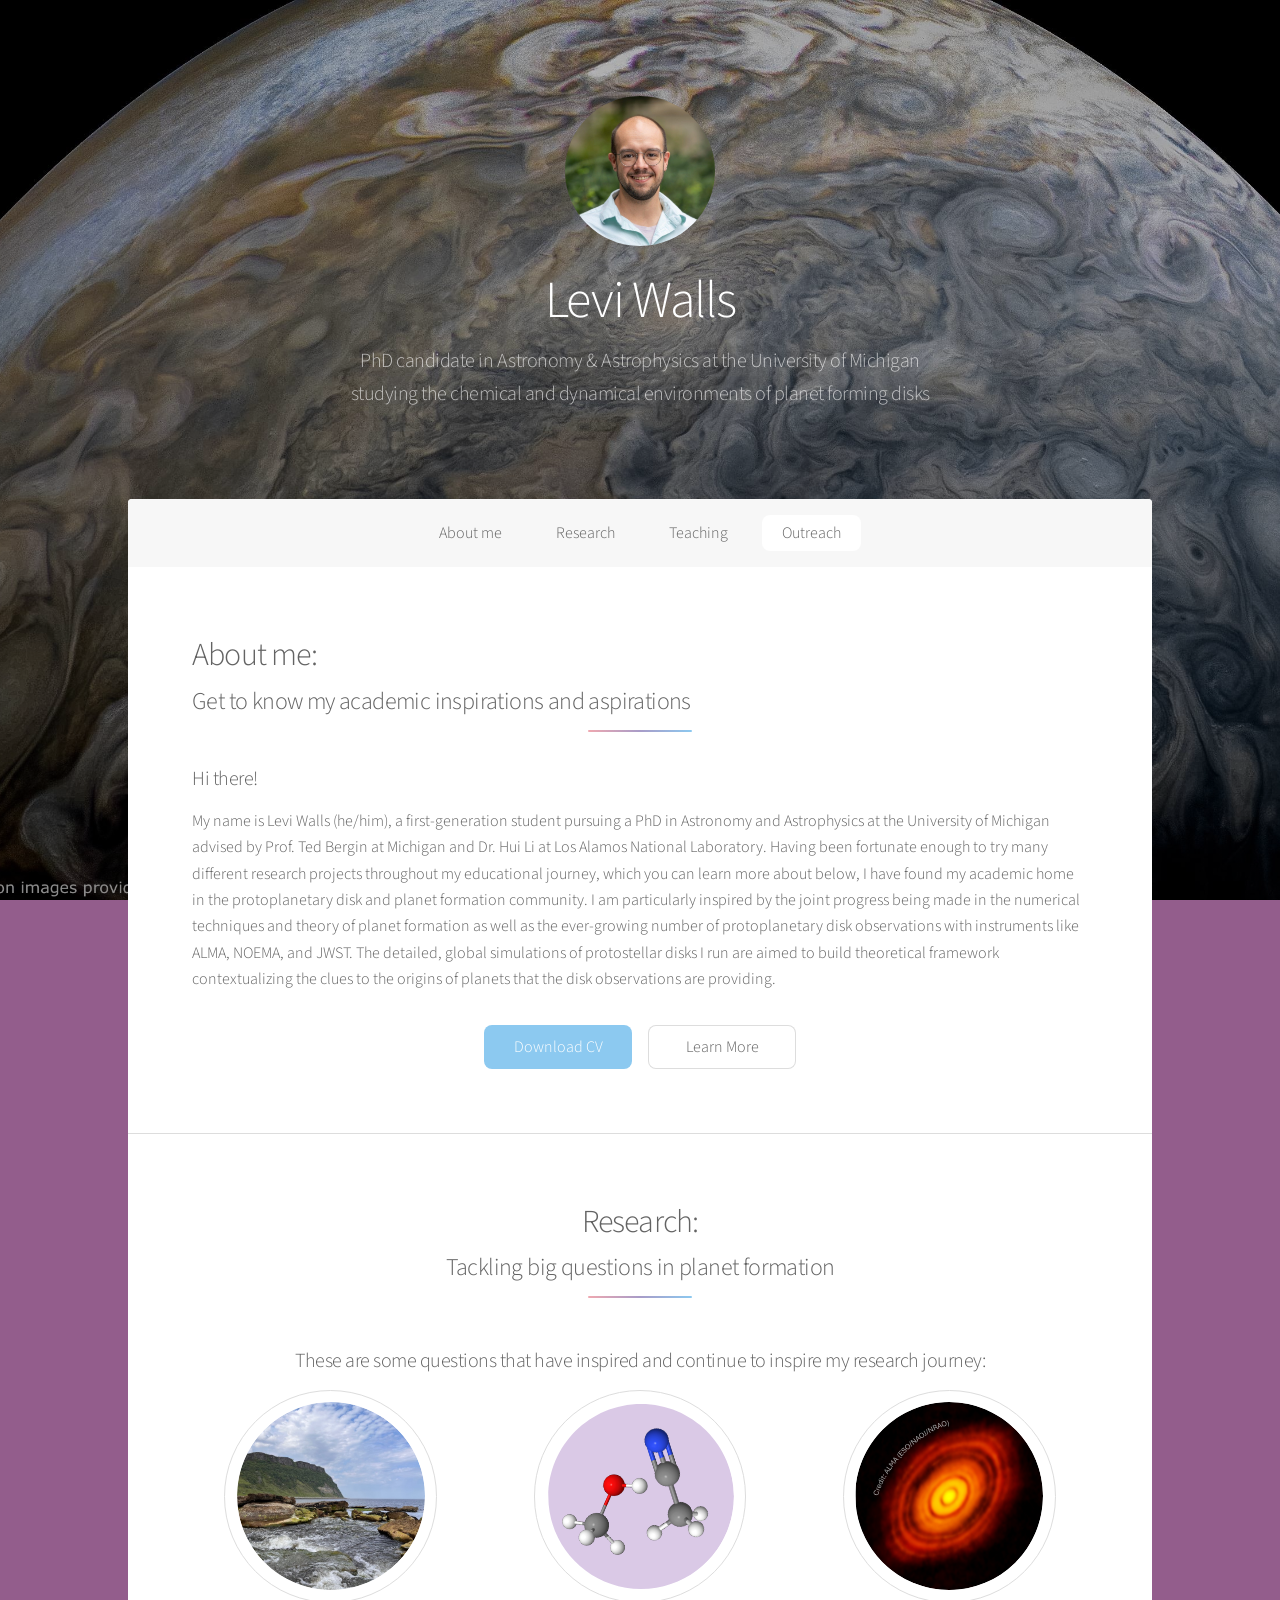
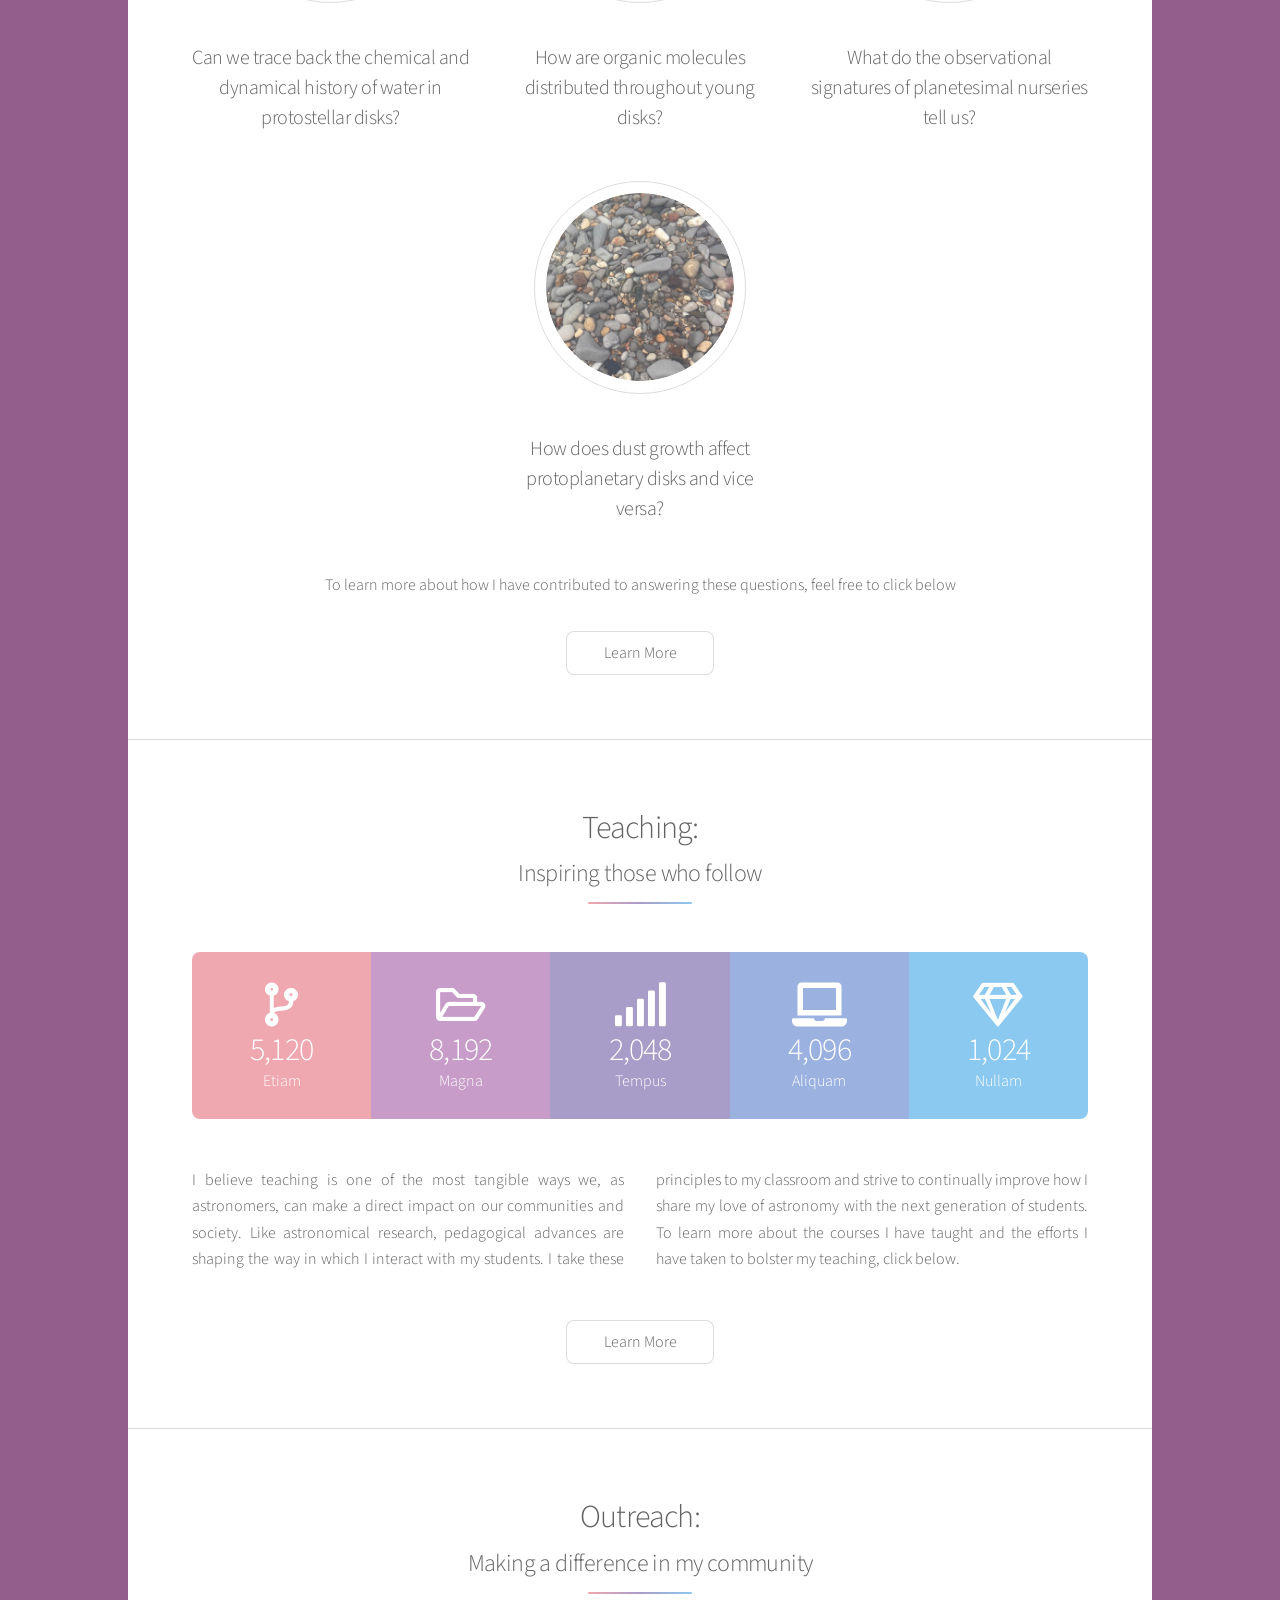
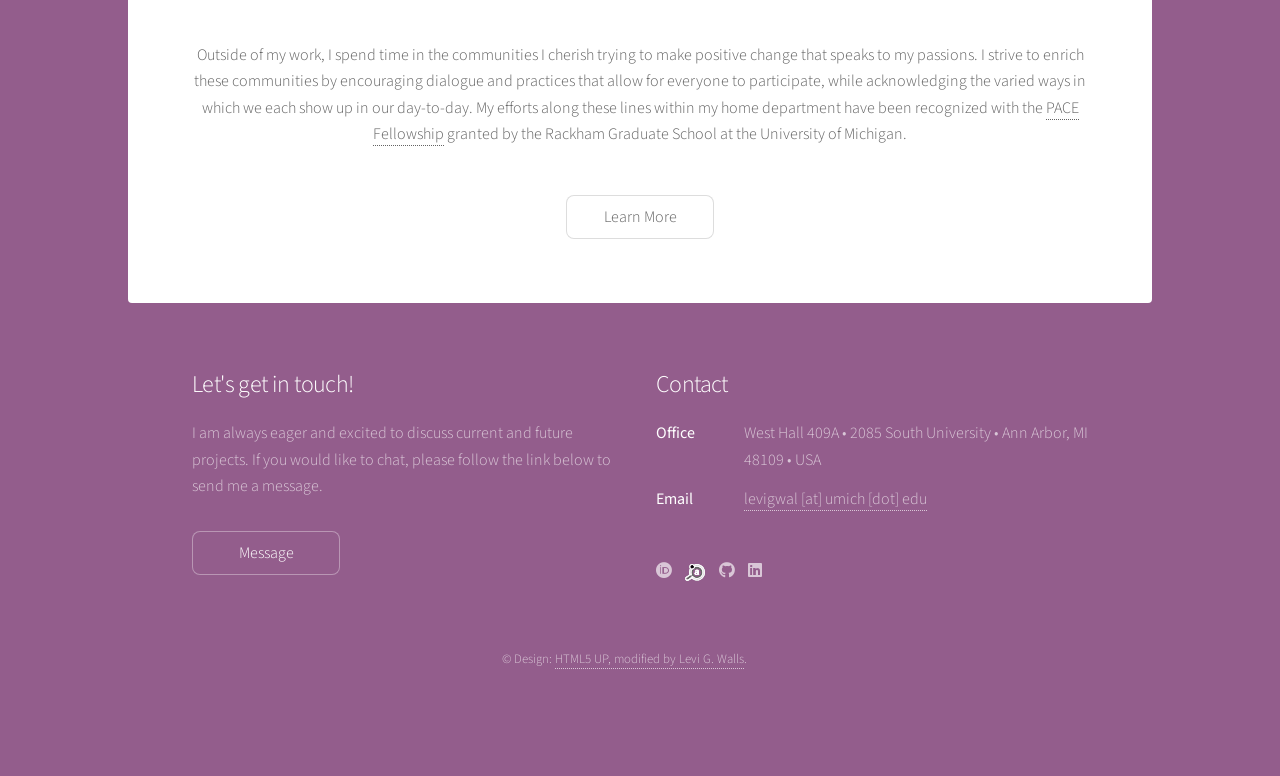
==== index.html @ a07b01be "Initial website commit" ====
<!DOCTYPE HTML>
<!--
	Stellar by HTML5 UP
	html5up.net | @ajlkn
	Free for personal and commercial use under the CCA 3.0 license (html5up.net/license)
-->
<html>
	<head>
		<title>Stellar by HTML5 UP</title>
		<meta charset="utf-8" />
		<meta name="viewport" content="width=device-width, initial-scale=1, user-scalable=no" />
		<link rel="stylesheet" href="assets/css/main.css" />
		<noscript><link rel="stylesheet" href="assets/css/noscript.css" /></noscript>
	</head>
	<body class="is-preload">

		<!-- Wrapper -->
			<div id="wrapper">

				<!-- Header -->
					<header id="header" class="alt">
						<span class="logo"><img src="images/face.svg" alt="" style="width: 150px; height: auto;" /></span>
						<h1>Levi Walls</I></h1>
						<p>PhD candidate in Astronomy & Astrophysics at the University of Michigan<br />
						studying the chemical and dynamical environments of planet forming disks</p>
					</header>

				<!-- Nav -->
					<nav id="nav">
						<ul>
							<li><a href="#AboutMe" class="active">About me</a></li>
							<li><a href="#Research">Research</a></li>
							<li><a href="#Teaching">Teaching </a></li>
							<li><a href="#Outreach">Outreach</a></li>
						</ul>
					</nav>

				<!-- Main -->
					<div id="main">

						<!-- Introduction -->
							<section id="AboutMe" class="main">
								<div class="spotlight">
									<div class="content">
										<header class="major with-subheader">
											<h2>About me:</h2>
											<p class="subheader">Get to know my academic inspirations and aspirations</p>
										</header>
										<h3>Hi there!</h3>
										<p> 
											My name is Levi Walls (he/him), a first-generation student pursuing a PhD in Astronomy and Astrophysics at the University of Michigan advised by Prof. Ted Bergin at Michigan and Dr. Hui Li at Los Alamos National Laboratory. 
											Having been fortunate enough to try many different research projects throughout my educational journey, which you can learn more about below, I have found my academic home in the protoplanetary disk and planet formation community.
										 	I am particularly inspired by the joint progress being made in the numerical techniques and theory of planet formation as well as the ever-growing number of protoplanetary disk observations with instruments like ALMA, NOEMA, and JWST. 
											The detailed, global simulations of protostellar disks I run are aimed to build theoretical framework contextualizing the clues to the origins of planets that the disk observations are providing.
										</p>
												
										
										<ul class="actions special">
											<li><a href="files/CV_liter-4.pdf" class="button primary" download>Download CV</a></li> 
											<li><a href="aboutme.html" class="button">Learn More</a></li>
										</ul>

								
									</div>
								</div>
							</section>

						<!-- First Section -->
							<section id="Research" class="main special">
								<header class="major with-subheader">
									<h2>Research:</h2>
									<p class="subheader">Tackling big questions in planet formation</p>
								</header>
								<h3>These are some questions that have inspired and continue to inspire my research journey: </h3>
								<ul class="features">
									<li>
										<!-- <span class="icon major style3 fa-copy"></span>-->
										<span class="icon major style5 custom-image-icon">
											<img src="images/scotland.svg" alt="" />
										</span>
										<h3>Can we trace back the chemical and dynamical history of water in protostellar disks?</h3>
									</li>
									<li>
										<!-- <span class="icon solid major style1 fa-code"></span> -->
										 <span class="icon major style5 custom-image-icon">
											<img src="images/coms.svg" alt="" />
										</span>
										<h3>How are organic molecules distributed throughout young disks?</h3>
									</li>
									<li>
										<span class="icon major style5 custom-image-icon">
											<img src="images/hltau.svg" alt="" />
										</span>
										<h3>What do the observational signatures of planetesimal nurseries tell us?</h3>
									</li>

									<li>
										<span class="icon major style5 custom-image-icon">
											<img src="images/mipebbles.svg" alt="" />
										</span>
										<h3>How does dust growth affect protoplanetary disks and vice versa?</h3>
									</li>
								</ul>
								<footer class="major">
									<p>To learn more about how I have contributed to answering these questions, feel free to click below</p>
									<ul class="actions special">
										<li><a href="research.html" class="button">Learn More</a></li>
									</ul>
								</footer>
							</section>

						<!-- Second Section -->
							<section id="Teaching" class="main special">
								<header class="major with-subheader">
									<h2>Teaching:</h2>
									<p class="subheader">Inspiring those who follow</p>
								</header>
								<ul class="statistics">
									<li class="style1">
										<span class="icon solid fa-code-branch"></span>
										<strong>5,120</strong> Etiam
									</li>
									<li class="style2">
										<span class="icon fa-folder-open"></span>
										<strong>8,192</strong> Magna
									</li>
									<li class="style3">
										<span class="icon solid fa-signal"></span>
										<strong>2,048</strong> Tempus
									</li>
									<li class="style4">
										<span class="icon solid fa-laptop"></span>
										<strong>4,096</strong> Aliquam
									</li>
									<li class="style5">
										<span class="icon fa-gem"></span>
										<strong>1,024</strong> Nullam
									</li>
								</ul>
								<p class="content">
									I believe teaching is one of the most tangible ways we, as astronomers, can make a direct impact on our communities and society. 
									Like astronomical research, pedagogical advances are shaping the way in which I interact with my students. 
									I take these principles to my classroom and strive to continually improve how I share my love of astronomy with the next generation of students.
									To learn more about the courses I have taught and the efforts I have taken to bolster my teaching, click below.
								</p>
								<footer class="major">
									<ul class="actions special">
										<li><a href="teaching.html" class="button">Learn More</a></li>
									</ul>
								</footer>
							</section>

						<!-- Get Started -->
							<section id="Outreach" class="main special">
								<header class="major with-subheader">
									<h2>Outreach:</h2>
									<p class="subheader">Making a difference in my community</p>
								</header>		
								
								<p>Outside of my work, I spend time in the communities I cherish trying to make positive change that speaks to my passions.
									I strive to enrich these communities by encouraging dialogue and practices that allow for everyone to participate, while acknowledging the varied ways in which we each show up in our day-to-day. 
									My efforts along these lines within my home department have been recognized with the <a href="https://rackham.umich.edu/faculty-and-staff/faculty-and-program-funding/pace-fellowship/" target="_blank" rel="noopener noreferrer">PACE Fellowship</a> granted by the Rackham Graduate School at the University of Michigan.
								</p>						

								<footer class="major">
									<ul class="actions special">
										<!-- <li><a href="generic.html" class="button primary">Get Started</a></li> -->
										<li><a href="outreach.html" class="button">Learn More</a></li>
									</ul>
								</footer>
							</section>

					</div>

				<!-- Footer -->
					<footer id="footer">
						<section>
							<h2>Let's get in touch! </h2>
							<p>I am always eager and excited to discuss current and future projects. 
								If you would like to chat, please follow the link below to send me a message. </p>
							<ul class="actions">
								<li><a href="contact.html" class="button">Message</a></li>
							</ul>
						</section>
						<section>
							<h2>Contact</h2>
							<dl class="alt">
								<dt>Office</dt>
								<dd> West Hall 409A &bull; 2085 South University &bull; Ann Arbor, MI 48109 &bull; USA</dd>
								<!-- 
								<dt>Phone</dt>
								<dd>(000) 000-0000 x 0000</dd>
								-->
								<dt>Email</dt>
								<dd><a href="#">levigwal [at] umich [dot] edu</a></dd>
							</dl>
						<ul class="icons">
							<li><a href="https://orcid.org/0000-0001-6253-1630" class="icon brands fa-orcid" title="View my ORCID"><span class="label">ORCID</span></a></li>
							<li>
							<a href="https://ui.adsabs.harvard.edu/search/filter_author_facet_hier_fq_author=AND&filter_author_facet_hier_fq_author=author_facet_hier%3A%221%2FWalls%2C%20L%2FWalls%2C%20Levi%20G%22&fq=%7B!type%3Daqp%20v%3D%24fq_database%7D&fq=%7B!type%3Daqp%20v%3D%24fq_author%7D&fq_author=(author_facet_hier%3A%221%2FWalls%2C%20L%2FWalls%2C%20Levi%20G%22)&fq_database=(database%3Aastronomy%20OR%20database%3Aphysics)&q=author%3A%22Walls%2C%20L.G.%22&sort=date%20desc%2C%20bibcode%20desc&p_=0" title="Search my papers on NASA ADS" class="ads-link">
								<img src="images/ads_icon.svg" alt="ADS" class="ads-icon" />
							</a>
							</li>							
							<li><a href="https://github.com/walls032" class="icon brands fa-github" title="View my GitHub"><span class="label">GitHub</span></a></li>
							<li><a href="https://www.linkedin.com/in/levi-walls/" class="icon brands fa-linkedin" title="View my LinkedIn"><span class="label">LinkedIn</span></a></li>
						</ul>
						</section>
						<p class="copyright">&copy; Design: <a href="https://html5up.net">HTML5 UP, modified by Levi G. Walls</a>.</p>
					</footer>

			</div>

		<!-- Scripts -->
			<script src="assets/js/jquery.min.js"></script>
			<script src="assets/js/jquery.scrollex.min.js"></script>
			<script src="assets/js/jquery.scrolly.min.js"></script>
			<script src="assets/js/browser.min.js"></script>
			<script src="assets/js/breakpoints.min.js"></script>
			<script src="assets/js/util.js"></script>
			<script src="assets/js/main.js"></script>

	</body>
</html>
---- assets/css/main.css ----
@import url(fontawesome-all.min.css);
@import 'https://fonts.googleapis.com/css?family=Source+Sans+Pro:300,400';

/*
	Stellar by HTML5 UP
	html5up.net | @ajlkn
	Free for personal and commercial use under the CCA 3.0 license (html5up.net/license)
*/

html, body, div, span, applet, object,
iframe, h1, h2, h3, h4, h5, h6, p, blockquote,
pre, a, abbr, acronym, address, big, cite,
code, del, dfn, em, img, ins, kbd, q, s, samp,
small, strike, strong, sub, sup, tt, var, b,
u, i, center, dl, dt, dd, ol, ul, li, fieldset,
form, label, legend, table, caption, tbody,
tfoot, thead, tr, th, td, article, aside,
canvas, details, embed, figure, figcaption,
footer, header, hgroup, menu, nav, output, ruby,
section, summary, time, mark, audio, video {
	margin: 0;
	padding: 0;
	border: 0;
	font-size: 100%;
	font: inherit;
	vertical-align: baseline;}

article, aside, details, figcaption, figure,
footer, header, hgroup, menu, nav, section {
	display: block;}

body {
	line-height: 1;
}

ol, ul {
	list-style: none;
}

blockquote, q {
	quotes: none;
}

	blockquote:before, blockquote:after, q:before, q:after {
		content: '';
		content: none;
	}

table {
	border-collapse: collapse;
	border-spacing: 0;
}

body {
	-webkit-text-size-adjust: none;
}

mark {
	background-color: transparent;
	color: inherit;
}

input::-moz-focus-inner {
	border: 0;
	padding: 0;
}

input, select, textarea {
	-moz-appearance: none;
	-webkit-appearance: none;
	-ms-appearance: none;
	appearance: none;
}

/* Basic */

	@-ms-viewport {
		width: device-width;
	}

	body {
		-ms-overflow-style: scrollbar;
	}

	@media screen and (max-width: 480px) {

		html, body {
			min-width: 320px;
		}

	}

	html {
		box-sizing: border-box;
	}

	*, *:before, *:after {
		box-sizing: inherit;
	}

	body {
		background-image: 
			linear-gradient(
			to bottom,
			rgba(0, 0, 0, 0.15) 0%,
			rgba(0, 0, 0, 0.30) 20%,
			rgba(0, 0, 0, 0.45) 100%
			),
			url("images/PIA22931.jpeg");
		background-size: cover;
		background-position: center;
		background-repeat: no-repeat;
		background-attachment: fixed;
	}
	/*
	body {
		background-image: url("images/overlay.png"), -moz-linear-gradient(45deg, #e37682 15%, #5f4d93 85%);
		!background-image: url("images/PIA22931.jpeg"), -webkit-linear-gradient(45deg, #e37682 15%, #5f4d93 85%);
		!background-image: url("images/PIA22931.jpeg"), -ms-linear-gradient(45deg, #e37682 15%, #5f4d93 85%);
		!background-image: url("images/PIA22931.jpeg"), linear-gradient(45deg, #e37682 15%, #5f4d93 85%);
	}
	*/

		body.is-preload *, body.is-preload *:before, body.is-preload *:after {
			-moz-animation: none !important;
			-webkit-animation: none !important;
			-ms-animation: none !important;
			animation: none !important
			-moz-transition: none !important;
			-webkit-transition: none !important;
			-ms-transition: none !important;
			transition: none !important;
		}

/* Type */

	body {
		background-color: #935d8c;
		color: rgba(255, 255, 255, 0.65);
	}

	body, input, select, textarea {
		font-family: "Source Sans Pro", Helvetica, sans-serif;
		font-size: 17pt;
		font-weight: 300;
		line-height: 1.65;
	}

		@media screen and (max-width: 1680px) {

			body, input, select, textarea {
				font-size: 14pt;
			}

		}

		@media screen and (max-width: 1280px) {

			body, input, select, textarea {
				font-size: 12pt;
			}

		}

		@media screen and (max-width: 360px) {

			body, input, select, textarea {
				font-size: 11pt;
			}

		}

	a {
		-moz-transition: color 0.2s ease, border-bottom 0.2s ease;
		-webkit-transition: color 0.2s ease, border-bottom 0.2s ease;
		-ms-transition: color 0.2s ease, border-bottom 0.2s ease;
		transition: color 0.2s ease, border-bottom 0.2s ease;
		text-decoration: none;
		border-bottom: dotted 1px;
		color: inherit;
	}

		a:hover {
			border-bottom-color: transparent;
		}

	strong, b {
		font-weight: 400;
	}

	em, i {
		font-style: italic;
	}

	p {
		margin: 0 0 2em 0;
	}

		p.content {
			-moz-columns: 20em 2;
			-webkit-columns: 20em 2;
			-ms-columns: 20em 2;
			columns: 20em 2;
			-moz-column-gap: 2em;
			-webkit-column-gap: 2em;
			-ms-column-gap: 2em;
			column-gap: 2em;
			text-align: justify;
		}

	h1, h2, h3, h4, h5, h6 {
		font-weight: 300;
		line-height: 1.5;
		margin: 0 0 0.7em 0;
		letter-spacing: -0.025em;
	}

		h1 a, h2 a, h3 a, h4 a, h5 a, h6 a {
			color: inherit;
			text-decoration: none;
		}

	h1 {
		font-size: 2.5em;
		line-height: 1.2;
	}

	h2 {
		font-size: 1.5em;
	}

	h3 {
		font-size: 1.25em;
	}

	h4 {
		font-size: 1.1em;
	}

	h5 {
		font-size: 0.9em;
	}

	h6 {
		font-size: 0.7em;
	}

	@media screen and (max-width: 736px) {

		h1 {
			font-size: 2em;
		}

	}

	sub {
		font-size: 0.8em;
		position: relative;
		top: 0.5em;
	}

	sup {
		font-size: 0.8em;
		position: relative;
		top: -0.5em;
	}

	blockquote {
		border-left: solid 4px;
		font-style: italic;
		margin: 0 0 2em 0;
		padding: 0.5em 0 0.5em 2em;
	}

	code {
		border-radius: 8px;
		border: solid 1px;
		font-family: "Courier New", monospace;
		font-size: 0.9em;
		margin: 0 0.25em;
		padding: 0.25em 0.65em;
	}

	pre {
		-webkit-overflow-scrolling: touch;
		font-family: "Courier New", monospace;
		font-size: 0.9em;
		margin: 0 0 2em 0;
	}

		pre code {
			display: block;
			line-height: 1.75;
			padding: 1em 1.5em;
			overflow-x: auto;
		}

	hr {
		border: 0;
		border-bottom: solid 1px;
		margin: 2em 0;
	}

		hr.major {
			margin: 3em 0;
		}

	.align-left {
		text-align: left;
	}

	.align-center {
		text-align: center;
	}

	.align-right {
		text-align: right;
	}

	input, select, textarea {
		color: #ffffff;
	}

	a:hover {
		color: #ffffff;
	}

	strong, b {
		color: #ffffff;
	}

	h1, h2, h3, h4, h5, h6 {
		color: #ffffff;
	}

	blockquote {
		border-left-color: rgba(255, 255, 255, 0.35);
	}

	code {
		background: rgba(255, 255, 255, 0.075);
		border-color: rgba(255, 255, 255, 0.35);
	}

	hr {
		border-bottom-color: rgba(255, 255, 255, 0.35);
	}

/* Row */

	.row {
		display: flex;
		flex-wrap: wrap;
		box-sizing: border-box;
		align-items: stretch;
	}

		.row > * {
			box-sizing: border-box;
		}

		.row.gtr-uniform > * > :last-child {
			margin-bottom: 0;
		}

		.row.aln-left {
			justify-content: flex-start;
		}

		.row.aln-center {
			justify-content: center;
		}

		.row.aln-right {
			justify-content: flex-end;
		}

		.row.aln-top {
			align-items: flex-start;
		}

		.row.aln-middle {
			align-items: center;
		}

		.row.aln-bottom {
			align-items: flex-end;
		}

		.row > .imp {
			order: -1;
		}

		.row > .col-1 {
			width: 8.33333%;
		}

		.row > .off-1 {
			margin-left: 8.33333%;
		}

		.row > .col-2 {
			width: 16.66667%;
		}

		.row > .off-2 {
			margin-left: 16.66667%;
		}

		.row > .col-3 {
			width: 25%;
		}

		.row > .off-3 {
			margin-left: 25%;
		}

		.row > .col-4 {
			width: 33.33333%;
		}

		.row > .off-4 {
			margin-left: 33.33333%;
		}

		.row > .col-5 {
			width: 41.66667%;
		}

		.row > .off-5 {
			margin-left: 41.66667%;
		}

		.row > .col-6 {
			width: 50%;
		}

		.row > .off-6 {
			margin-left: 50%;
		}

		.row > .col-7 {
			width: 58.33333%;
		}

		.row > .off-7 {
			margin-left: 58.33333%;
		}

		.row > .col-8 {
			width: 66.66667%;
		}

		.row > .off-8 {
			margin-left: 66.66667%;
		}

		.row > .col-9 {
			width: 75%;
		}

		.row > .off-9 {
			margin-left: 75%;
		}

		.row > .col-10 {
			width: 83.33333%;
		}

		.row > .off-10 {
			margin-left: 83.33333%;
		}

		.row > .col-11 {
			width: 91.66667%;
		}

		.row > .off-11 {
			margin-left: 91.66667%;
		}

		.row > .col-12 {
			width: 100%;
		}

		.row > .off-12 {
			margin-left: 100%;
		}

		.row.gtr-0 {
			margin-top: 0;
			margin-left: 0em;
		}

			.row.gtr-0 > * {
				padding: 0 0 0 0em;
			}

			.row.gtr-0.gtr-uniform {
				margin-top: 0em;
			}

				.row.gtr-0.gtr-uniform > * {
					padding-top: 0em;
				}

		.row.gtr-25 {
			margin-top: 0;
			margin-left: -0.375em;
		}

			.row.gtr-25 > * {
				padding: 0 0 0 0.375em;
			}

			.row.gtr-25.gtr-uniform {
				margin-top: -0.375em;
			}

				.row.gtr-25.gtr-uniform > * {
					padding-top: 0.375em;
				}

		.row.gtr-50 {
			margin-top: 0;
			margin-left: -0.75em;
		}

			.row.gtr-50 > * {
				padding: 0 0 0 0.75em;
			}

			.row.gtr-50.gtr-uniform {
				margin-top: -0.75em;
			}

				.row.gtr-50.gtr-uniform > * {
					padding-top: 0.75em;
				}

		.row {
			margin-top: 0;
			margin-left: -1.5em;
		}

			.row > * {
				padding: 0 0 0 1.5em;
			}

			.row.gtr-uniform {
				margin-top: -1.5em;
			}

				.row.gtr-uniform > * {
					padding-top: 1.5em;
				}

		.row.gtr-150 {
			margin-top: 0;
			margin-left: -2.25em;
		}

			.row.gtr-150 > * {
				padding: 0 0 0 2.25em;
			}

			.row.gtr-150.gtr-uniform {
				margin-top: -2.25em;
			}

				.row.gtr-150.gtr-uniform > * {
					padding-top: 2.25em;
				}

		.row.gtr-200 {
			margin-top: 0;
			margin-left: -3em;
		}

			.row.gtr-200 > * {
				padding: 0 0 0 3em;
			}

			.row.gtr-200.gtr-uniform {
				margin-top: -3em;
			}

				.row.gtr-200.gtr-uniform > * {
					padding-top: 3em;
				}

		@media screen and (max-width: 1680px) {

			.row {
				display: flex;
				flex-wrap: wrap;
				box-sizing: border-box;
				align-items: stretch;
			}

				.row > * {
					box-sizing: border-box;
				}

				.row.gtr-uniform > * > :last-child {
					margin-bottom: 0;
				}

				.row.aln-left {
					justify-content: flex-start;
				}

				.row.aln-center {
					justify-content: center;
				}

				.row.aln-right {
					justify-content: flex-end;
				}

				.row.aln-top {
					align-items: flex-start;
				}

				.row.aln-middle {
					align-items: center;
				}

				.row.aln-bottom {
					align-items: flex-end;
				}

				.row > .imp-xlarge {
					order: -1;
				}

				.row > .col-1-xlarge {
					width: 8.33333%;
				}

				.row > .off-1-xlarge {
					margin-left: 8.33333%;
				}

				.row > .col-2-xlarge {
					width: 16.66667%;
				}

				.row > .off-2-xlarge {
					margin-left: 16.66667%;
				}

				.row > .col-3-xlarge {
					width: 25%;
				}

				.row > .off-3-xlarge {
					margin-left: 25%;
				}

				.row > .col-4-xlarge {
					width: 33.33333%;
				}

				.row > .off-4-xlarge {
					margin-left: 33.33333%;
				}

				.row > .col-5-xlarge {
					width: 41.66667%;
				}

				.row > .off-5-xlarge {
					margin-left: 41.66667%;
				}

				.row > .col-6-xlarge {
					width: 50%;
				}

				.row > .off-6-xlarge {
					margin-left: 50%;
				}

				.row > .col-7-xlarge {
					width: 58.33333%;
				}

				.row > .off-7-xlarge {
					margin-left: 58.33333%;
				}

				.row > .col-8-xlarge {
					width: 66.66667%;
				}

				.row > .off-8-xlarge {
					margin-left: 66.66667%;
				}

				.row > .col-9-xlarge {
					width: 75%;
				}

				.row > .off-9-xlarge {
					margin-left: 75%;
				}

				.row > .col-10-xlarge {
					width: 83.33333%;
				}

				.row > .off-10-xlarge {
					margin-left: 83.33333%;
				}

				.row > .col-11-xlarge {
					width: 91.66667%;
				}

				.row > .off-11-xlarge {
					margin-left: 91.66667%;
				}

				.row > .col-12-xlarge {
					width: 100%;
				}

				.row > .off-12-xlarge {
					margin-left: 100%;
				}

				.row.gtr-0 {
					margin-top: 0;
					margin-left: 0em;
				}

					.row.gtr-0 > * {
						padding: 0 0 0 0em;
					}

					.row.gtr-0.gtr-uniform {
						margin-top: 0em;
					}

						.row.gtr-0.gtr-uniform > * {
							padding-top: 0em;
						}

				.row.gtr-25 {
					margin-top: 0;
					margin-left: -0.375em;
				}

					.row.gtr-25 > * {
						padding: 0 0 0 0.375em;
					}

					.row.gtr-25.gtr-uniform {
						margin-top: -0.375em;
					}

						.row.gtr-25.gtr-uniform > * {
							padding-top: 0.375em;
						}

				.row.gtr-50 {
					margin-top: 0;
					margin-left: -0.75em;
				}

					.row.gtr-50 > * {
						padding: 0 0 0 0.75em;
					}

					.row.gtr-50.gtr-uniform {
						margin-top: -0.75em;
					}

						.row.gtr-50.gtr-uniform > * {
							padding-top: 0.75em;
						}

				.row {
					margin-top: 0;
					margin-left: -1.5em;
				}

					.row > * {
						padding: 0 0 0 1.5em;
					}

					.row.gtr-uniform {
						margin-top: -1.5em;
					}

						.row.gtr-uniform > * {
							padding-top: 1.5em;
						}

				.row.gtr-150 {
					margin-top: 0;
					margin-left: -2.25em;
				}

					.row.gtr-150 > * {
						padding: 0 0 0 2.25em;
					}

					.row.gtr-150.gtr-uniform {
						margin-top: -2.25em;
					}

						.row.gtr-150.gtr-uniform > * {
							padding-top: 2.25em;
						}

				.row.gtr-200 {
					margin-top: 0;
					margin-left: -3em;
				}

					.row.gtr-200 > * {
						padding: 0 0 0 3em;
					}

					.row.gtr-200.gtr-uniform {
						margin-top: -3em;
					}

						.row.gtr-200.gtr-uniform > * {
							padding-top: 3em;
						}

		}

		@media screen and (max-width: 1280px) {

			.row {
				display: flex;
				flex-wrap: wrap;
				box-sizing: border-box;
				align-items: stretch;
			}

				.row > * {
					box-sizing: border-box;
				}

				.row.gtr-uniform > * > :last-child {
					margin-bottom: 0;
				}

				.row.aln-left {
					justify-content: flex-start;
				}

				.row.aln-center {
					justify-content: center;
				}

				.row.aln-right {
					justify-content: flex-end;
				}

				.row.aln-top {
					align-items: flex-start;
				}

				.row.aln-middle {
					align-items: center;
				}

				.row.aln-bottom {
					align-items: flex-end;
				}

				.row > .imp-large {
					order: -1;
				}

				.row > .col-1-large {
					width: 8.33333%;
				}

				.row > .off-1-large {
					margin-left: 8.33333%;
				}

				.row > .col-2-large {
					width: 16.66667%;
				}

				.row > .off-2-large {
					margin-left: 16.66667%;
				}

				.row > .col-3-large {
					width: 25%;
				}

				.row > .off-3-large {
					margin-left: 25%;
				}

				.row > .col-4-large {
					width: 33.33333%;
				}

				.row > .off-4-large {
					margin-left: 33.33333%;
				}

				.row > .col-5-large {
					width: 41.66667%;
				}

				.row > .off-5-large {
					margin-left: 41.66667%;
				}

				.row > .col-6-large {
					width: 50%;
				}

				.row > .off-6-large {
					margin-left: 50%;
				}

				.row > .col-7-large {
					width: 58.33333%;
				}

				.row > .off-7-large {
					margin-left: 58.33333%;
				}

				.row > .col-8-large {
					width: 66.66667%;
				}

				.row > .off-8-large {
					margin-left: 66.66667%;
				}

				.row > .col-9-large {
					width: 75%;
				}

				.row > .off-9-large {
					margin-left: 75%;
				}

				.row > .col-10-large {
					width: 83.33333%;
				}

				.row > .off-10-large {
					margin-left: 83.33333%;
				}

				.row > .col-11-large {
					width: 91.66667%;
				}

				.row > .off-11-large {
					margin-left: 91.66667%;
				}

				.row > .col-12-large {
					width: 100%;
				}

				.row > .off-12-large {
					margin-left: 100%;
				}

				.row.gtr-0 {
					margin-top: 0;
					margin-left: 0em;
				}

					.row.gtr-0 > * {
						padding: 0 0 0 0em;
					}

					.row.gtr-0.gtr-uniform {
						margin-top: 0em;
					}

						.row.gtr-0.gtr-uniform > * {
							padding-top: 0em;
						}

				.row.gtr-25 {
					margin-top: 0;
					margin-left: -0.375em;
				}

					.row.gtr-25 > * {
						padding: 0 0 0 0.375em;
					}

					.row.gtr-25.gtr-uniform {
						margin-top: -0.375em;
					}

						.row.gtr-25.gtr-uniform > * {
							padding-top: 0.375em;
						}

				.row.gtr-50 {
					margin-top: 0;
					margin-left: -0.75em;
				}

					.row.gtr-50 > * {
						padding: 0 0 0 0.75em;
					}

					.row.gtr-50.gtr-uniform {
						margin-top: -0.75em;
					}

						.row.gtr-50.gtr-uniform > * {
							padding-top: 0.75em;
						}

				.row {
					margin-top: 0;
					margin-left: -1.5em;
				}

					.row > * {
						padding: 0 0 0 1.5em;
					}

					.row.gtr-uniform {
						margin-top: -1.5em;
					}

						.row.gtr-uniform > * {
							padding-top: 1.5em;
						}

				.row.gtr-150 {
					margin-top: 0;
					margin-left: -2.25em;
				}

					.row.gtr-150 > * {
						padding: 0 0 0 2.25em;
					}

					.row.gtr-150.gtr-uniform {
						margin-top: -2.25em;
					}

						.row.gtr-150.gtr-uniform > * {
							padding-top: 2.25em;
						}

				.row.gtr-200 {
					margin-top: 0;
					margin-left: -3em;
				}

					.row.gtr-200 > * {
						padding: 0 0 0 3em;
					}

					.row.gtr-200.gtr-uniform {
						margin-top: -3em;
					}

						.row.gtr-200.gtr-uniform > * {
							padding-top: 3em;
						}

		}

		@media screen and (max-width: 980px) {

			.row {
				display: flex;
				flex-wrap: wrap;
				box-sizing: border-box;
				align-items: stretch;
			}

				.row > * {
					box-sizing: border-box;
				}

				.row.gtr-uniform > * > :last-child {
					margin-bottom: 0;
				}

				.row.aln-left {
					justify-content: flex-start;
				}

				.row.aln-center {
					justify-content: center;
				}

				.row.aln-right {
					justify-content: flex-end;
				}

				.row.aln-top {
					align-items: flex-start;
				}

				.row.aln-middle {
					align-items: center;
				}

				.row.aln-bottom {
					align-items: flex-end;
				}

				.row > .imp-medium {
					order: -1;
				}

				.row > .col-1-medium {
					width: 8.33333%;
				}

				.row > .off-1-medium {
					margin-left: 8.33333%;
				}

				.row > .col-2-medium {
					width: 16.66667%;
				}

				.row > .off-2-medium {
					margin-left: 16.66667%;
				}

				.row > .col-3-medium {
					width: 25%;
				}

				.row > .off-3-medium {
					margin-left: 25%;
				}

				.row > .col-4-medium {
					width: 33.33333%;
				}

				.row > .off-4-medium {
					margin-left: 33.33333%;
				}

				.row > .col-5-medium {
					width: 41.66667%;
				}

				.row > .off-5-medium {
					margin-left: 41.66667%;
				}

				.row > .col-6-medium {
					width: 50%;
				}

				.row > .off-6-medium {
					margin-left: 50%;
				}

				.row > .col-7-medium {
					width: 58.33333%;
				}

				.row > .off-7-medium {
					margin-left: 58.33333%;
				}

				.row > .col-8-medium {
					width: 66.66667%;
				}

				.row > .off-8-medium {
					margin-left: 66.66667%;
				}

				.row > .col-9-medium {
					width: 75%;
				}

				.row > .off-9-medium {
					margin-left: 75%;
				}

				.row > .col-10-medium {
					width: 83.33333%;
				}

				.row > .off-10-medium {
					margin-left: 83.33333%;
				}

				.row > .col-11-medium {
					width: 91.66667%;
				}

				.row > .off-11-medium {
					margin-left: 91.66667%;
				}

				.row > .col-12-medium {
					width: 100%;
				}

				.row > .off-12-medium {
					margin-left: 100%;
				}

				.row.gtr-0 {
					margin-top: 0;
					margin-left: 0em;
				}

					.row.gtr-0 > * {
						padding: 0 0 0 0em;
					}

					.row.gtr-0.gtr-uniform {
						margin-top: 0em;
					}

						.row.gtr-0.gtr-uniform > * {
							padding-top: 0em;
						}

				.row.gtr-25 {
					margin-top: 0;
					margin-left: -0.375em;
				}

					.row.gtr-25 > * {
						padding: 0 0 0 0.375em;
					}

					.row.gtr-25.gtr-uniform {
						margin-top: -0.375em;
					}

						.row.gtr-25.gtr-uniform > * {
							padding-top: 0.375em;
						}

				.row.gtr-50 {
					margin-top: 0;
					margin-left: -0.75em;
				}

					.row.gtr-50 > * {
						padding: 0 0 0 0.75em;
					}

					.row.gtr-50.gtr-uniform {
						margin-top: -0.75em;
					}

						.row.gtr-50.gtr-uniform > * {
							padding-top: 0.75em;
						}

				.row {
					margin-top: 0;
					margin-left: -1.5em;
				}

					.row > * {
						padding: 0 0 0 1.5em;
					}

					.row.gtr-uniform {
						margin-top: -1.5em;
					}

						.row.gtr-uniform > * {
							padding-top: 1.5em;
						}

				.row.gtr-150 {
					margin-top: 0;
					margin-left: -2.25em;
				}

					.row.gtr-150 > * {
						padding: 0 0 0 2.25em;
					}

					.row.gtr-150.gtr-uniform {
						margin-top: -2.25em;
					}

						.row.gtr-150.gtr-uniform > * {
							padding-top: 2.25em;
						}

				.row.gtr-200 {
					margin-top: 0;
					margin-left: -3em;
				}

					.row.gtr-200 > * {
						padding: 0 0 0 3em;
					}

					.row.gtr-200.gtr-uniform {
						margin-top: -3em;
					}

						.row.gtr-200.gtr-uniform > * {
							padding-top: 3em;
						}

		}

		@media screen and (max-width: 736px) {

			.row {
				display: flex;
				flex-wrap: wrap;
				box-sizing: border-box;
				align-items: stretch;
			}

				.row > * {
					box-sizing: border-box;
				}

				.row.gtr-uniform > * > :last-child {
					margin-bottom: 0;
				}

				.row.aln-left {
					justify-content: flex-start;
				}

				.row.aln-center {
					justify-content: center;
				}

				.row.aln-right {
					justify-content: flex-end;
				}

				.row.aln-top {
					align-items: flex-start;
				}

				.row.aln-middle {
					align-items: center;
				}

				.row.aln-bottom {
					align-items: flex-end;
				}

				.row > .imp-small {
					order: -1;
				}

				.row > .col-1-small {
					width: 8.33333%;
				}

				.row > .off-1-small {
					margin-left: 8.33333%;
				}

				.row > .col-2-small {
					width: 16.66667%;
				}

				.row > .off-2-small {
					margin-left: 16.66667%;
				}

				.row > .col-3-small {
					width: 25%;
				}

				.row > .off-3-small {
					margin-left: 25%;
				}

				.row > .col-4-small {
					width: 33.33333%;
				}

				.row > .off-4-small {
					margin-left: 33.33333%;
				}

				.row > .col-5-small {
					width: 41.66667%;
				}

				.row > .off-5-small {
					margin-left: 41.66667%;
				}

				.row > .col-6-small {
					width: 50%;
				}

				.row > .off-6-small {
					margin-left: 50%;
				}

				.row > .col-7-small {
					width: 58.33333%;
				}

				.row > .off-7-small {
					margin-left: 58.33333%;
				}

				.row > .col-8-small {
					width: 66.66667%;
				}

				.row > .off-8-small {
					margin-left: 66.66667%;
				}

				.row > .col-9-small {
					width: 75%;
				}

				.row > .off-9-small {
					margin-left: 75%;
				}

				.row > .col-10-small {
					width: 83.33333%;
				}

				.row > .off-10-small {
					margin-left: 83.33333%;
				}

				.row > .col-11-small {
					width: 91.66667%;
				}

				.row > .off-11-small {
					margin-left: 91.66667%;
				}

				.row > .col-12-small {
					width: 100%;
				}

				.row > .off-12-small {
					margin-left: 100%;
				}

				.row.gtr-0 {
					margin-top: 0;
					margin-left: 0em;
				}

					.row.gtr-0 > * {
						padding: 0 0 0 0em;
					}

					.row.gtr-0.gtr-uniform {
						margin-top: 0em;
					}

						.row.gtr-0.gtr-uniform > * {
							padding-top: 0em;
						}

				.row.gtr-25 {
					margin-top: 0;
					margin-left: -0.25em;
				}

					.row.gtr-25 > * {
						padding: 0 0 0 0.25em;
					}

					.row.gtr-25.gtr-uniform {
						margin-top: -0.25em;
					}

						.row.gtr-25.gtr-uniform > * {
							padding-top: 0.25em;
						}

				.row.gtr-50 {
					margin-top: 0;
					margin-left: -0.5em;
				}

					.row.gtr-50 > * {
						padding: 0 0 0 0.5em;
					}

					.row.gtr-50.gtr-uniform {
						margin-top: -0.5em;
					}

						.row.gtr-50.gtr-uniform > * {
							padding-top: 0.5em;
						}

				.row {
					margin-top: 0;
					margin-left: -1em;
				}

					.row > * {
						padding: 0 0 0 1em;
					}

					.row.gtr-uniform {
						margin-top: -1em;
					}

						.row.gtr-uniform > * {
							padding-top: 1em;
						}

				.row.gtr-150 {
					margin-top: 0;
					margin-left: -1.5em;
				}

					.row.gtr-150 > * {
						padding: 0 0 0 1.5em;
					}

					.row.gtr-150.gtr-uniform {
						margin-top: -1.5em;
					}

						.row.gtr-150.gtr-uniform > * {
							padding-top: 1.5em;
						}

				.row.gtr-200 {
					margin-top: 0;
					margin-left: -2em;
				}

					.row.gtr-200 > * {
						padding: 0 0 0 2em;
					}

					.row.gtr-200.gtr-uniform {
						margin-top: -2em;
					}

						.row.gtr-200.gtr-uniform > * {
							padding-top: 2em;
						}

		}

		@media screen and (max-width: 480px) {

			.row {
				display: flex;
				flex-wrap: wrap;
				box-sizing: border-box;
				align-items: stretch;
			}

				.row > * {
					box-sizing: border-box;
				}

				.row.gtr-uniform > * > :last-child {
					margin-bottom: 0;
				}

				.row.aln-left {
					justify-content: flex-start;
				}

				.row.aln-center {
					justify-content: center;
				}

				.row.aln-right {
					justify-content: flex-end;
				}

				.row.aln-top {
					align-items: flex-start;
				}

				.row.aln-middle {
					align-items: center;
				}

				.row.aln-bottom {
					align-items: flex-end;
				}

				.row > .imp-xsmall {
					order: -1;
				}

				.row > .col-1-xsmall {
					width: 8.33333%;
				}

				.row > .off-1-xsmall {
					margin-left: 8.33333%;
				}

				.row > .col-2-xsmall {
					width: 16.66667%;
				}

				.row > .off-2-xsmall {
					margin-left: 16.66667%;
				}

				.row > .col-3-xsmall {
					width: 25%;
				}

				.row > .off-3-xsmall {
					margin-left: 25%;
				}

				.row > .col-4-xsmall {
					width: 33.33333%;
				}

				.row > .off-4-xsmall {
					margin-left: 33.33333%;
				}

				.row > .col-5-xsmall {
					width: 41.66667%;
				}

				.row > .off-5-xsmall {
					margin-left: 41.66667%;
				}

				.row > .col-6-xsmall {
					width: 50%;
				}

				.row > .off-6-xsmall {
					margin-left: 50%;
				}

				.row > .col-7-xsmall {
					width: 58.33333%;
				}

				.row > .off-7-xsmall {
					margin-left: 58.33333%;
				}

				.row > .col-8-xsmall {
					width: 66.66667%;
				}

				.row > .off-8-xsmall {
					margin-left: 66.66667%;
				}

				.row > .col-9-xsmall {
					width: 75%;
				}

				.row > .off-9-xsmall {
					margin-left: 75%;
				}

				.row > .col-10-xsmall {
					width: 83.33333%;
				}

				.row > .off-10-xsmall {
					margin-left: 83.33333%;
				}

				.row > .col-11-xsmall {
					width: 91.66667%;
				}

				.row > .off-11-xsmall {
					margin-left: 91.66667%;
				}

				.row > .col-12-xsmall {
					width: 100%;
				}

				.row > .off-12-xsmall {
					margin-left: 100%;
				}

				.row.gtr-0 {
					margin-top: 0;
					margin-left: 0em;
				}

					.row.gtr-0 > * {
						padding: 0 0 0 0em;
					}

					.row.gtr-0.gtr-uniform {
						margin-top: 0em;
					}

						.row.gtr-0.gtr-uniform > * {
							padding-top: 0em;
						}

				.row.gtr-25 {
					margin-top: 0;
					margin-left: -0.3125em;
				}

					.row.gtr-25 > * {
						padding: 0 0 0 0.3125em;
					}

					.row.gtr-25.gtr-uniform {
						margin-top: -0.3125em;
					}

						.row.gtr-25.gtr-uniform > * {
							padding-top: 0.3125em;
						}

				.row.gtr-50 {
					margin-top: 0;
					margin-left: -0.625em;
				}

					.row.gtr-50 > * {
						padding: 0 0 0 0.625em;
					}

					.row.gtr-50.gtr-uniform {
						margin-top: -0.625em;
					}

						.row.gtr-50.gtr-uniform > * {
							padding-top: 0.625em;
						}

				.row {
					margin-top: 0;
					margin-left: -1.25em;
				}

					.row > * {
						padding: 0 0 0 1.25em;
					}

					.row.gtr-uniform {
						margin-top: -1.25em;
					}

						.row.gtr-uniform > * {
							padding-top: 1.25em;
						}

				.row.gtr-150 {
					margin-top: 0;
					margin-left: -1.875em;
				}

					.row.gtr-150 > * {
						padding: 0 0 0 1.875em;
					}

					.row.gtr-150.gtr-uniform {
						margin-top: -1.875em;
					}

						.row.gtr-150.gtr-uniform > * {
							padding-top: 1.875em;
						}

				.row.gtr-200 {
					margin-top: 0;
					margin-left: -2.5em;
				}

					.row.gtr-200 > * {
						padding: 0 0 0 2.5em;
					}

					.row.gtr-200.gtr-uniform {
						margin-top: -2.5em;
					}

						.row.gtr-200.gtr-uniform > * {
							padding-top: 2.5em;
						}

		}

/* Box */

	.box {
		border-radius: 8px;
		border: solid;
		margin-bottom: 2em;
		padding: 1.5em;
	}

		.box > :last-child,
		.box > :last-child > :last-child,
		.box > :last-child > :last-child > :last-child {
			margin-bottom: 0;
		}

		.box.alt {
			border: 0;
			border-radius: 0;
			padding: 0;
		}

	.box {
		border-color: rgba(255, 255, 255, 0.35);
	}

/* Button */

	input[type="submit"],
	input[type="reset"],
	input[type="button"],
	button,
	.button {
		-moz-appearance: none;
		-webkit-appearance: none;
		-ms-appearance: none;
		appearance: none;
		-moz-transition: background-color 0.2s ease-in-out, color 0.2s ease-in-out;
		-webkit-transition: background-color 0.2s ease-in-out, color 0.2s ease-in-out;
		-ms-transition: background-color 0.2s ease-in-out, color 0.2s ease-in-out;
		transition: background-color 0.2s ease-in-out, color 0.2s ease-in-out;
		border-radius: 8px;
		border: 0;
		cursor: pointer;
		display: inline-block;
		font-weight: 300;
		height: 2.75em;
		line-height: 2.75em;
		min-width: 9.25em;
		padding: 0 1.5em;
		text-align: center;
		text-decoration: none;
		white-space: nowrap;
	}

		input[type="submit"].icon,
		input[type="reset"].icon,
		input[type="button"].icon,
		button.icon,
		.button.icon {
			padding-left: 1.35em;
		}

			input[type="submit"].icon:before,
			input[type="reset"].icon:before,
			input[type="button"].icon:before,
			button.icon:before,
			.button.icon:before {
				margin-right: 0.5em;
			}

		input[type="submit"].fit,
		input[type="reset"].fit,
		input[type="button"].fit,
		button.fit,
		.button.fit {
			width: 100%;
		}

		input[type="submit"].small,
		input[type="reset"].small,
		input[type="button"].small,
		button.small,
		.button.small {
			font-size: 0.8em;
		}

		input[type="submit"].large,
		input[type="reset"].large,
		input[type="button"].large,
		button.large,
		.button.large {
			font-size: 1.35em;
		}

		input[type="submit"].disabled, input[type="submit"]:disabled,
		input[type="reset"].disabled,
		input[type="reset"]:disabled,
		input[type="button"].disabled,
		input[type="button"]:disabled,
		button.disabled,
		button:disabled,
		.button.disabled,
		.button:disabled {
			pointer-events: none;
			opacity: 0.25;
		}

		@media screen and (max-width: 736px) {

			input[type="submit"],
			input[type="reset"],
			input[type="button"],
			button,
			.button {
				min-width: 0;
			}

		}

	input[type="submit"],
	input[type="reset"],
	input[type="button"],
	button,
	.button {
		background-color: transparent;
		box-shadow: inset 0 0 0 1px rgba(255, 255, 255, 0.35);
		color: #ffffff !important;
	}

		input[type="submit"]:hover,
		input[type="reset"]:hover,
		input[type="button"]:hover,
		button:hover,
		.button:hover {
			background-color: rgba(255, 255, 255, 0.075);
		}

		input[type="submit"]:active,
		input[type="reset"]:active,
		input[type="button"]:active,
		button:active,
		.button:active {
			background-color: rgba(255, 255, 255, 0.2);
		}

		input[type="submit"].icon:before,
		input[type="reset"].icon:before,
		input[type="button"].icon:before,
		button.icon:before,
		.button.icon:before {
			color: rgba(255, 255, 255, 0.5);
		}

		input[type="submit"].primary,
		input[type="reset"].primary,
		input[type="button"].primary,
		button.primary,
		.button.primary {
			background-color: #8cc9f0;
			color: #ffffff !important;
			box-shadow: none;
		}

			input[type="submit"].primary:hover,
			input[type="reset"].primary:hover,
			input[type="button"].primary:hover,
			button.primary:hover,
			.button.primary:hover {
				background-color: #9acff2;
			}

			input[type="submit"].primary:active,
			input[type="reset"].primary:active,
			input[type="button"].primary:active,
			button.primary:active,
			.button.primary:active {
				background-color: #7ec3ee;
			}

			input[type="submit"].primary.icon:before,
			input[type="reset"].primary.icon:before,
			input[type="button"].primary.icon:before,
			button.primary.icon:before,
			.button.primary.icon:before {
				color: #ffffff !important;
			}

/* Form */

	form {
		margin: 0 0 2em 0;
	}

	label {
		display: block;
		font-size: 0.9em;
		font-weight: 400;
		margin: 0 0 1em 0;
	}

	input[type="text"],
	input[type="password"],
	input[type="email"],
	select,
	textarea {
		-moz-appearance: none;
		-webkit-appearance: none;
		-ms-appearance: none;
		appearance: none;
		border-radius: 8px;
		border: solid 1px;
		color: inherit;
		display: block;
		outline: 0;
		padding: 0 1em;
		text-decoration: none;
		width: 100%;
	}

		input[type="text"]:invalid,
		input[type="password"]:invalid,
		input[type="email"]:invalid,
		select:invalid,
		textarea:invalid {
			box-shadow: none;
		}

	select {
		background-size: 1.25rem;
		background-repeat: no-repeat;
		background-position: calc(100% - 1rem) center;
		height: 2.75em;
		padding-right: 2.75em;
		text-overflow: ellipsis;
	}

		select:focus::-ms-value {
			background-color: transparent;
		}

		select::-ms-expand {
			display: none;
		}

	input[type="text"],
	input[type="password"],
	input[type="email"],
	select {
		height: 2.75em;
	}

	textarea {
		padding: 0.75em 1em;
	}

	input[type="checkbox"],
	input[type="radio"] {
		-moz-appearance: none;
		-webkit-appearance: none;
		-ms-appearance: none;
		appearance: none;
		display: block;
		float: left;
		margin-right: -2em;
		opacity: 0;
		width: 1em;
		z-index: -1;
	}

		input[type="checkbox"] + label,
		input[type="radio"] + label {
			text-decoration: none;
			cursor: pointer;
			display: inline-block;
			font-size: 1em;
			font-weight: 300;
			padding-left: 2.4em;
			padding-right: 0.75em;
			position: relative;
		}

			input[type="checkbox"] + label:before,
			input[type="radio"] + label:before {
				-moz-osx-font-smoothing: grayscale;
				-webkit-font-smoothing: antialiased;
				display: inline-block;
				font-style: normal;
				font-variant: normal;
				text-rendering: auto;
				line-height: 1;
				text-transform: none !important;
				font-family: 'Font Awesome 5 Free';
				font-weight: 900;
			}

			input[type="checkbox"] + label:before,
			input[type="radio"] + label:before {
				border-radius: 8px;
				border: solid 1px;
				content: '';
				display: inline-block;
				font-size: 0.8em;
				height: 2.0625em;
				left: 0;
				line-height: 2.0625em;
				position: absolute;
				text-align: center;
				top: 0;
				width: 2.0625em;
			}

		input[type="checkbox"]:checked + label:before,
		input[type="radio"]:checked + label:before {
			content: '\f00c';
		}

	input[type="checkbox"] + label:before {
		border-radius: 8px;
	}

	input[type="radio"] + label:before {
		border-radius: 100%;
	}

	::-webkit-input-placeholder {
		opacity: 1.0;
	}

	:-moz-placeholder {
		opacity: 1.0;
	}

	::-moz-placeholder {
		opacity: 1.0;
	}

	:-ms-input-placeholder {
		opacity: 1.0;
	}

	label {
		color: #ffffff;
	}

	input[type="text"],
	input[type="password"],
	input[type="email"],
	select,
	textarea {
		background-color: rgba(255, 255, 255, 0.075);
		border-color: rgba(255, 255, 255, 0.35);
	}

		input[type="text"]:focus,
		input[type="password"]:focus,
		input[type="email"]:focus,
		select:focus,
		textarea:focus {
			border-color: #8cc9f0;
			box-shadow: 0 0 0 1px #8cc9f0;
		}

	select {
		background-image: url("data:image/svg+xml;charset=utf8,%3Csvg xmlns='http://www.w3.org/2000/svg' width='40' height='40' preserveAspectRatio='none' viewBox='0 0 40 40'%3E%3Cpath d='M9.4,12.3l10.4,10.4l10.4-10.4c0.2-0.2,0.5-0.4,0.9-0.4c0.3,0,0.6,0.1,0.9,0.4l3.3,3.3c0.2,0.2,0.4,0.5,0.4,0.9 c0,0.4-0.1,0.6-0.4,0.9L20.7,31.9c-0.2,0.2-0.5,0.4-0.9,0.4c-0.3,0-0.6-0.1-0.9-0.4L4.3,17.3c-0.2-0.2-0.4-0.5-0.4-0.9 c0-0.4,0.1-0.6,0.4-0.9l3.3-3.3c0.2-0.2,0.5-0.4,0.9-0.4S9.1,12.1,9.4,12.3z' fill='rgba(255, 255, 255, 0.35)' /%3E%3C/svg%3E");
	}

		select option {
			color: #ffffff;
			background: #935d8c;
		}

	input[type="checkbox"] + label,
	input[type="radio"] + label {
		color: rgba(255, 255, 255, 0.65);
	}

		input[type="checkbox"] + label:before,
		input[type="radio"] + label:before {
			background: rgba(255, 255, 255, 0.075);
			border-color: rgba(255, 255, 255, 0.35);
		}

	input[type="checkbox"]:checked + label:before,
	input[type="radio"]:checked + label:before {
		background-color: #ffffff;
		border-color: #ffffff;
		color: #935d8c;
	}

	input[type="checkbox"]:focus + label:before,
	input[type="radio"]:focus + label:before {
		border-color: #8cc9f0;
		box-shadow: 0 0 0 1px #8cc9f0;
	}

	::-webkit-input-placeholder {
		color: rgba(255, 255, 255, 0.5) !important;
	}

	:-moz-placeholder {
		color: rgba(255, 255, 255, 0.5) !important;
	}

	::-moz-placeholder {
		color: rgba(255, 255, 255, 0.5) !important;
	}

	:-ms-input-placeholder {
		color: rgba(255, 255, 255, 0.5) !important;
	}

	.formerize-placeholder {
		color: rgba(255, 255, 255, 0.5) !important;
	}

/* Icon */

	.icon {
		text-decoration: none;
		-moz-transition: background-color 0.2s ease-in-out, color 0.2s ease-in-out;
		-webkit-transition: background-color 0.2s ease-in-out, color 0.2s ease-in-out;
		-ms-transition: background-color 0.2s ease-in-out, color 0.2s ease-in-out;
		transition: background-color 0.2s ease-in-out, color 0.2s ease-in-out;
		border-bottom: none;
		position: relative;
	}

		.icon:before {
			-moz-osx-font-smoothing: grayscale;
			-webkit-font-smoothing: antialiased;
			display: inline-block;
			font-style: normal;
			font-variant: normal;
			text-rendering: auto;
			line-height: 1;
			text-transform: none !important;
			font-family: 'Font Awesome 5 Free';
			font-weight: 400;
		}

		.icon > .label {
			display: none;
		}

		.icon:before {
			line-height: solid;
		}

		.icon.solid:before {
			font-weight: 900;
		}

		.icon.brands:before {
			font-family: 'Font Awesome 5 Brands';
		}

		.icon.major {
			border: solid 1px;
			display: inline-block;
			border-radius: 100%;
			padding: 0.65em;
			margin: 0 0 2em 0;
			cursor: default;
		}

			.icon.major:before {
				display: inline-block;
				font-size: 6.25rem;
				width: 2.25em;
				height: 2.25em;
				line-height: 2.2em;
				border-radius: 100%;
				border: solid 1px;
				text-align: center;
			}

			.icon.major.custom-image-icon:before {
			content: none;
			display: none;
			}

			.icon.major.custom-image-icon img {
			display: block;
			font-size: 6.25rem;
			width: 2.5em;
			height: 2.5em;
			line-height: 2.2em;
			border-radius: 100%;
			border: solid 1px rgba(255, 255, 255, 0.35);
			padding: 0.em;
			object-fit: contain;
			box-sizing: border-box;
			}

			 
		.icon.alt {
			display: inline-block;
			border: solid 1px;
			border-radius: 100%;
		}

			.icon.alt:before {
				display: block;
				font-size: 1.25em;
				width: 2em;
				height: 2em;
				text-align: center;
				line-height: 2em;
			}

		.icon.style1 {
			color: #efa8b0;
		}

		.icon.style2 {
			color: #c79cc8;
		}

		.icon.style3 {
			color: #a89cc8;
		}

		.icon.style4 {
			color: #9bb2e1;
		}

		.icon.style5 {
			color: #8cc9f0;
		}


		@media screen and (max-width: 1680px) {
			.icon.major.custom-image-icon img {
				font-size: 5.5rem;
			}
		}

		@media screen and (max-width: 1280px) {
			.icon.major.custom-image-icon img {
				font-size: 4.75rem;
			}
		}

		@media screen and (max-width: 736px) {
			.icon.major.custom-image-icon img {
				font-size: 3.5rem;
			}
		}

		@media screen and (max-width: 1680px) {

			.icon.major:before {
				font-size: 5.5rem;
			}

		}

		@media screen and (max-width: 1280px) {

			.icon.major:before {
				font-size: 4.75rem;
			}

		}

		@media screen and (max-width: 736px) {

			.icon.major {
				margin: 0 0 1.5em 0;
				padding: 0.35em;
			}

				.icon.major:before {
					font-size: 3.5rem;
				}

		}

	.icon.major {
		border-color: rgba(255, 255, 255, 0.35);
	}

		.icon.major:before {
			border-color: rgba(255, 255, 255, 0.35);
		}

	.icon.alt {
		border-color: rgba(255, 255, 255, 0.35);
		color: #ffffff;
	}

		.icon.alt:hover {
			background-color: rgba(255, 255, 255, 0.075);
		}

		.icon.alt:active {
			background-color: rgba(255, 255, 255, 0.2);
		}

/* Image */

	.image {
		border-radius: 8px;
		border: 0;
		display: inline-block;
		position: relative;
	}

		.image img {
			border-radius: 8px;
			display: block;
		}

		.image.left, .image.right {
			max-width: 40%;
		}

			.image.left img, .image.right img {
				width: 100%;
			}

		.image.left {
			float: left;
			margin: 0 1.5em 1em 0;
			top: 0.25em;
		}

		.image.right {
			float: right;
			margin: 0 0 1em 1.5em;
			top: 0.25em;
		}

		.image.fit {
			display: block;
			margin: 0 0 2em 0;
			width: 100%;
		}

			.image.fit img {
				width: 100%;
			}

		.image.main {
			display: block;
			margin: 0 0 3em 0;
			width: 100%;
		}

			.image.main img {
				width: 100%;
			}

/* List */

	ol {
		list-style: decimal;
		margin: 0 0 2em 0;
		padding-left: 1.25em;
	}

		ol li {
			padding-left: 0.25em;
		}

	ul {
		list-style: disc;
		margin: 0 0 2em 0;
		padding-left: 1em;
	}

		ul li {
			padding-left: 0.5em;
		}

		ul.alt {
			list-style: none;
			padding-left: 0;
		}

			ul.alt li {
				border-top: solid 1px;
				padding: 0.5em 0;
			}

				ul.alt li:first-child {
					border-top: 0;
					padding-top: 0;
				}

	dl {
		margin: 0 0 2em 0;
	}

		dl dt {
			display: block;
			font-weight: 400;
			margin: 0 0 1em 0;
		}

		dl dd {
			margin-left: 2em;
		}

		dl.alt dt {
			display: block;
			width: 3em;
			margin: 0;
			clear: left;
			float: left;
		}

		dl.alt dd {
			margin: 0 0 0.85em 5.5em;
		}

		dl.alt:after {
			content: '';
			display: block;
			clear: both;
		}

	ul.alt li {
		border-top-color: rgba(255, 255, 255, 0.35);
	}

	dl dt {
		color: #ffffff;
	}

/* Actions */

	ul.actions {
		display: -moz-flex;
		display: -webkit-flex;
		display: -ms-flex;
		display: flex;
		cursor: default;
		list-style: none;
		margin-left: -1em;
		padding-left: 0;
	}

		ul.actions li {
			padding: 0 0 0 1em;
			vertical-align: middle;
		}

		ul.actions.special {
			-moz-justify-content: center;
			-webkit-justify-content: center;
			-ms-justify-content: center;
			justify-content: center;
			width: 100%;
			margin-left: 0;
		}

			ul.actions.special li:first-child {
				padding-left: 0;
			}

		ul.actions.stacked {
			-moz-flex-direction: column;
			-webkit-flex-direction: column;
			-ms-flex-direction: column;
			flex-direction: column;
			margin-left: 0;
		}

			ul.actions.stacked li {
				padding: 1.3em 0 0 0;
			}

				ul.actions.stacked li:first-child {
					padding-top: 0;
				}

		ul.actions.fit {
			width: calc(100% + 1em);
		}

			ul.actions.fit li {
				-moz-flex-grow: 1;
				-webkit-flex-grow: 1;
				-ms-flex-grow: 1;
				flex-grow: 1;
				-moz-flex-shrink: 1;
				-webkit-flex-shrink: 1;
				-ms-flex-shrink: 1;
				flex-shrink: 1;
				width: 100%;
			}

				ul.actions.fit li > * {
					width: 100%;
				}

			ul.actions.fit.stacked {
				width: 100%;
			}

		@media screen and (max-width: 480px) {

			ul.actions:not(.fixed) {
				-moz-flex-direction: column;
				-webkit-flex-direction: column;
				-ms-flex-direction: column;
				flex-direction: column;
				margin-left: 0;
				width: 100% !important;
			}

				ul.actions:not(.fixed) li {
					-moz-flex-grow: 1;
					-webkit-flex-grow: 1;
					-ms-flex-grow: 1;
					flex-grow: 1;
					-moz-flex-shrink: 1;
					-webkit-flex-shrink: 1;
					-ms-flex-shrink: 1;
					flex-shrink: 1;
					padding: 1em 0 0 0;
					text-align: center;
					width: 100%;
				}

					ul.actions:not(.fixed) li > * {
						width: 100%;
					}

					ul.actions:not(.fixed) li:first-child {
						padding-top: 0;
					}

					ul.actions:not(.fixed) li input[type="submit"],
					ul.actions:not(.fixed) li input[type="reset"],
					ul.actions:not(.fixed) li input[type="button"],
					ul.actions:not(.fixed) li button,
					ul.actions:not(.fixed) li .button {
						width: 100%;
					}

						ul.actions:not(.fixed) li input[type="submit"].icon:before,
						ul.actions:not(.fixed) li input[type="reset"].icon:before,
						ul.actions:not(.fixed) li input[type="button"].icon:before,
						ul.actions:not(.fixed) li button.icon:before,
						ul.actions:not(.fixed) li .button.icon:before {
							margin-left: -0.5rem;
						}

		}

/* Icons */

	ul.icons {
		cursor: default;
		list-style: none;
		padding-left: 0;
	}

		ul.icons li {
			display: inline-block;
			padding: 0 0.65em 0 0;
		}

			ul.icons li:last-child {
				padding-right: 0 !important;
			}
	
	ul.icons li a.ads-link {
		border-bottom: none;
		display: inline-flex;
		align-items: center;
		justify-content: center;
		width: 1.25em;
		height: 1.25em;
		vertical-align: middle;
		}

	ul.icons li a.ads-link img.ads-icon {
		display: block;
		width: 1.25em;
		height: 1.25em;
		object-fit: contain;
		}

/* Section/Article */

	section.special, article.special {
		text-align: center;
	}

	header.major {
		margin-bottom: 3em;
	}

		header.major h2 {
			font-size: 2em;
		}

			header.major h2:after {
				display: block;
				content: '';
				width: 3.25em;
				height: 2px;
				margin: 0.7em 0 1em 0;
				border-radius: 2px;
			}

				section.special header.major h2:after, article.special header.major h2:after {
					margin-left: auto;
					margin-right: auto;
				}

		header.major p {
			font-size: 1.25em;
			letter-spacing: -0.025em;
		}

		header.major.special {
			text-align: center;
		}

			header.major.special h2:after {
				margin-left: auto;
				margin-right: auto;
			}

	footer.major {
		margin-top: 3em;
	}

	@media screen and (max-width: 736px) {

		header.major {
			margin-bottom: 0;
		}

			header.major h2 {
				font-size: 1.5em;
			}

			header.major p {
				font-size: 1em;
				letter-spacing: 0;
			}

				header.major p br {
					display: none;
				}

		footer.major {
			margin-top: 0;
		}

	}

	header.major.with-subheader h2 {
  margin-bottom: 0.15em;
}

header.major.with-subheader h2:after {
  display: none;
}

header.major.with-subheader .subheader {
  margin: 0 0 0.4em 0;
  font-size: 1.5em;
  line-height: 1.5;
  /*color: rgba(255, 255, 255, 0.75);*/
}

header.major.with-subheader:after {
  content: '';
  display: block;
  width: 6.5em;
  height: 2px;
  margin: 0.6em auto 2em auto;
  border-radius: 2px;
  background-image: linear-gradient(90deg, #efa8b0, #a89cc8, #8cc9f0);
}

.main.special header.major.with-subheader:after {
  margin-left: auto;
  margin-right: auto;
}

/* Table */

	.table-wrapper {
		-webkit-overflow-scrolling: touch;
		overflow-x: auto;
	}

	table {
		margin: 0 0 2em 0;
		width: 100%;
	}

		table tbody tr {
			border: solid 1px;
			border-left: 0;
			border-right: 0;
		}

		table td {
			padding: 0.75em 0.75em;
		}

		table th {
			font-size: 0.9em;
			font-weight: 400;
			padding: 0 0.75em 0.75em 0.75em;
			text-align: left;
		}

		table thead {
			border-bottom: solid 2px;
		}

		table tfoot {
			border-top: solid 2px;
		}

		table.alt {
			border-collapse: separate;
		}

			table.alt tbody tr td {
				border: solid 1px;
				border-left-width: 0;
				border-top-width: 0;
			}

				table.alt tbody tr td:first-child {
					border-left-width: 1px;
				}

			table.alt tbody tr:first-child td {
				border-top-width: 1px;
			}

			table.alt thead {
				border-bottom: 0;
			}

			table.alt tfoot {
				border-top: 0;
			}

	table tbody tr {
		border-color: rgba(255, 255, 255, 0.35);
	}

		table tbody tr:nth-child(2n + 1) {
			background-color: rgba(255, 255, 255, 0.075);
		}

	table th {
		color: #ffffff;
	}

	table thead {
		border-bottom-color: rgba(255, 255, 255, 0.35);
	}

	table tfoot {
		border-top-color: rgba(255, 255, 255, 0.35);
	}

	table.alt tbody tr td {
		border-color: rgba(255, 255, 255, 0.35);
	}

/* Features */

	.features {
		display: -moz-flex;
		display: -webkit-flex;
		display: -ms-flex;
		display: flex;
		-moz-flex-wrap: wrap;
		-webkit-flex-wrap: wrap;
		-ms-flex-wrap: wrap;
		flex-wrap: wrap;
		-moz-justify-content: center;
		-webkit-justify-content: center;
		-ms-justify-content: center;
		justify-content: center;
		width: calc(100% + 2em);
		margin: 0 0 3em -2em;
		padding: 0;
		list-style: none;
	}

		.features li {
			width: calc(33.33333% - 2em);
			margin-left: 2em;
			margin-top: 3em;
			padding: 0;
		}

			.features li:nth-child(1), .features li:nth-child(2), .features li:nth-child(3) {
				margin-top: 0;
			}

			.features li > :last-child {
				margin-bottom: 0;
			}

		@media screen and (max-width: 980px) {

			.features li {
				width: calc(50% - 2em);
			}

				.features li:nth-child(3) {
					margin-top: 3em;
				}

		}

		@media screen and (max-width: 736px) {

			.features {
				width: 100%;
				margin: 0 0 2em 0;
			}

				.features li {
					width: 100%;
					margin-left: 0;
					margin-top: 2em;
				}

					.features li:nth-child(2), .features li:nth-child(3) {
						margin-top: 2em;
					}

		}

/* Statistics */

	.statistics {
		display: -moz-flex;
		display: -webkit-flex;
		display: -ms-flex;
		display: flex;
		width: 100%;
		margin: 0 0 3em 0;
		padding: 0;
		list-style: none;
		cursor: default;
	}

		.statistics li {
			-moz-flex: 1;
			-webkit-flex: 1;
			-ms-flex: 1;
			flex: 1;
			padding: 1.5em;
			color: #ffffff;
			text-align: center;
		}

			.statistics li.style1 {
				background-color: #efa8b0;
			}

			.statistics li.style2 {
				background-color: #c79cc8;
			}

			.statistics li.style3 {
				background-color: #a89cc8;
			}

			.statistics li.style4 {
				background-color: #9bb2e1;
			}

			.statistics li.style5 {
				background-color: #8cc9f0;
			}

			.statistics li strong, .statistics li b {
				display: block;
				font-size: 2em;
				line-height: 1.1;
				color: inherit !important;
				font-weight: 300;
				letter-spacing: -0.025em;
			}

			.statistics li:first-child {
				border-top-left-radius: 8px;
				border-bottom-left-radius: 8px;
			}

			.statistics li:last-child {
				border-top-right-radius: 8px;
				border-bottom-right-radius: 8px;
			}

			.statistics li .icon {
				display: inline-block;
			}

				.statistics li .icon:before {
					font-size: 2.75rem;
					line-height: 1.3;
				}

		@media screen and (max-width: 980px) {

			.statistics li strong, .statistics li b {
				font-size: 1.5em;
			}

		}

		@media screen and (max-width: 736px) {

			.statistics {
				display: block;
				width: 20em;
				max-width: 100%;
				margin: 0 auto 2em auto;
			}

				.statistics li:first-child {
					border-bottom-left-radius: 0;
					border-top-right-radius: 8px;
				}

				.statistics li:last-child {
					border-top-right-radius: 0;
					border-bottom-left-radius: 8px;
				}

				.statistics li .icon:before {
					font-size: 3.75rem;
				}

				.statistics li strong, .statistics li b {
					font-size: 2.5em;
				}

		}

/* Spotlight */

	.spotlight {
		display: -moz-flex;
		display: -webkit-flex;
		display: -ms-flex;
		display: flex;
		-moz-align-items: center;
		-webkit-align-items: center;
		-ms-align-items: center;
		align-items: center;
		margin: 0 0 2em 0;
	}

		.spotlight .content {
			-moz-flex: 1;
			-webkit-flex: 1;
			-ms-flex: 1;
			flex: 1;
		}

			.spotlight .content > :last-child {
				margin-bottom: 0;
			}

			.spotlight .content header.major {
				margin: 0 0 2em 0;
			}

		.spotlight .image {
			display: inline-block;
			margin-left: 4em;
			padding: 0.65em;
			border-radius: 100%;
			border: solid 1px;
		}

			.spotlight .image img {
				display: block;
				border-radius: 100%;
				width: 16em;
			}

		@media screen and (max-width: 980px) {

			.spotlight {
				-moz-flex-direction: column-reverse;
				-webkit-flex-direction: column-reverse;
				-ms-flex-direction: column-reverse;
				flex-direction: column-reverse;
				text-align: center;
			}

				.spotlight .content {
					-moz-flex: 0 1 auto;
					-webkit-flex: 0 1 auto;
					-ms-flex: 0 1 auto;
					flex: 0 1 auto;
					width: 100%;
				}

					.spotlight .content header.major h2:after {
						margin-left: auto;
						margin-right: auto;
					}

					.spotlight .content .actions {
						-moz-justify-content: center;
						-webkit-justify-content: center;
						-ms-justify-content: center;
						justify-content: center;
						width: calc(100% + 1em);
					}

				.spotlight .image {
					-moz-flex: 0 1 auto;
					-webkit-flex: 0 1 auto;
					-ms-flex: 0 1 auto;
					flex: 0 1 auto;
					margin-left: 0;
					margin-bottom: 2em;
				}

		}

		@media screen and (max-width: 736px) {

			.spotlight .image {
				padding: 0.35em;
			}

				.spotlight .image img {
					width: 12em;
				}

		}

	.spotlight .image {
		border-color: rgba(255, 255, 255, 0.35);
	}

/* Header */

	#header {
		padding: 5em 5em 1em 5em ;
		text-align: center;
	}

		#header h1 {
			margin: 0 0 0.25em 0;
		}

		#header p {
			font-size: 1.25em;
			letter-spacing: -0.025em;
		}

		#header.alt {
			padding: 7em 5em 4em 5em ;
		}

			#header.alt h1 {
				font-size: 3.25em;
			}

			#header.alt > * {
				-moz-transition: opacity 3s ease;
				-webkit-transition: opacity 3s ease;
				-ms-transition: opacity 3s ease;
				transition: opacity 3s ease;
				-moz-transition-delay: 0.5s;
				-webkit-transition-delay: 0.5s;
				-ms-transition-delay: 0.5s;
				transition-delay: 0.5s;
				opacity: 1;
			}

			#header.alt .logo {
				-moz-transition: opacity 1.25s ease, -moz-transform 0.5s ease;
				-webkit-transition: opacity 1.25s ease, -webkit-transform 0.5s ease;
				-ms-transition: opacity 1.25s ease, -ms-transform 0.5s ease;
				transition: opacity 1.25s ease, transform 0.5s ease;
				-moz-transition-delay: 0s;
				-webkit-transition-delay: 0s;
				-ms-transition-delay: 0s;
				transition-delay: 0s;
				display: block;
				margin: 0 0 1.5em 0;
			}

				#header.alt .logo img {
					display: block;
					margin: 0 auto;
					max-width: 75%;
				}

		@media screen and (max-width: 1280px) {

			#header {
				padding: 4em 4em 0.1em 4em ;
			}

				#header.alt {
					padding: 6em 4em 3em 4em ;
				}

		}

		@media screen and (max-width: 980px) {

			#header {
				padding: 4em 3em 0.1em 3em ;
			}

				#header.alt {
					padding: 5em 3em 2em 3em ;
				}

		}

		@media screen and (max-width: 736px) {

			#header {
				padding: 3em 2em 0.1em 2em ;
			}

				#header p {
					font-size: 1em;
					letter-spacing: 0;
				}

					#header p br {
						display: none;
					}

				#header.alt {
					padding: 4em 2em 1em 2em ;
				}

					#header.alt h1 {
						font-size: 2.5em;
					}

		}

		@media screen and (max-width: 480px) {

			#header {
				padding: 3em 1.5em 0.1em 1.5em ;
			}

				#header.alt {
					padding: 4em 1.5em 1em 1.5em ;
				}

		}

		@media screen and (max-width: 360px) {

			#header {
				padding: 2.5em 1em 0.1em 1em ;
			}

				#header.alt {
					padding: 3.5em 1em 0.5em 1em ;
				}

		}

		body.is-preload #header.alt > * {
			opacity: 0;
		}

		body.is-preload #header.alt .logo {
			-moz-transform: scale(0.8) rotate(-30deg);
			-webkit-transform: scale(0.8) rotate(-30deg);
			-ms-transform: scale(0.8) rotate(-30deg);
			transform: scale(0.8) rotate(-30deg);
		}

/* Nav */

	#nav {
		-moz-transition: background-color 0.2s ease, border-top-left-radius 0.2s ease, border-top-right-radius 0.2s ease, padding 0.2s ease;
		-webkit-transition: background-color 0.2s ease, border-top-left-radius 0.2s ease, border-top-right-radius 0.2s ease, padding 0.2s ease;
		-ms-transition: background-color 0.2s ease, border-top-left-radius 0.2s ease, border-top-right-radius 0.2s ease, padding 0.2s ease;
		transition: background-color 0.2s ease, border-top-left-radius 0.2s ease, border-top-right-radius 0.2s ease, padding 0.2s ease;
		background-color: #ffffff;
		color: #636363;
		position: absolute;
		width: 64em;
		max-width: calc(100% - 4em);
		padding: 1em;
		background-color: #f7f7f7;
		border-top-left-radius: 0.25em;
		border-top-right-radius: 0.25em;
		cursor: default;
		text-align: center;
	}

		#nav input, #nav select, #nav textarea {
			color: #636363;
		}

		#nav a:hover {
			color: #636363;
		}

		#nav strong, #nav b {
			color: #636363;
		}

		#nav h1, #nav h2, #nav h3, #nav h4, #nav h5, #nav h6 {
			color: #636363;
		}

		#nav blockquote {
			border-left-color: #dddddd;
		}

		#nav code {
			background: rgba(222, 222, 222, 0.25);
			border-color: #dddddd;
		}

		#nav hr {
			border-bottom-color: #dddddd;
		}

		#nav + #main {
			padding-top: 4.25em;
		}

		#nav ul {
			margin: 0;
			padding: 0;
			list-style: none;
		}

			#nav ul li {
				-moz-transition: margin 0.2s ease;
				-webkit-transition: margin 0.2s ease;
				-ms-transition: margin 0.2s ease;
				transition: margin 0.2s ease;
				display: inline-block;
				margin: 0 0.35em;
				padding: 0;
				vertical-align: middle;
			}

				#nav ul li a {
					-moz-transition: font-size 0.2s ease;
					-webkit-transition: font-size 0.2s ease;
					-ms-transition: font-size 0.2s ease;
					transition: font-size 0.2s ease;
					display: inline-block;
					height: 2.25em;
					line-height: 2.25em;
					padding: 0 1.25em;
					border: 0;
					border-radius: 8px;
					box-shadow: inset 0 0 0 1px transparent;
				}

					#nav ul li a:hover {
						background-color: rgba(222, 222, 222, 0.25);
					}

					#nav ul li a.active {
						background-color: #ffffff;
						box-shadow: none;
					}

		#nav.alt {
			position: fixed;
			top: 0;
			padding: 0.5em 1em;
			background-color: rgba(247, 247, 247, 0.95);
			border-top-left-radius: 0;
			border-top-right-radius: 0;
			z-index: 10000;
		}

			#nav.alt ul li {
				margin: 0 0.175em;
			}

				#nav.alt ul li a {
					font-size: 0.9em;
				}

		@media screen and (max-width: 736px) {

			#nav {
				display: none;
			}

				#nav + #main {
					padding-top: 0;
				}

		}

/* Main */

	#main {
		background-color: #ffffff;
		color: #636363;
		border-radius: 0.25em;
	}

		#main input, #main select, #main textarea {
			color: #636363;
		}

		#main a:hover {
			color: #636363;
		}

		#main strong, #main b {
			color: #636363;
		}

		#main h1, #main h2, #main h3, #main h4, #main h5, #main h6 {
			color: #636363;
		}

		#main blockquote {
			border-left-color: #dddddd;
		}

		#main code {
			background: rgba(222, 222, 222, 0.25);
			border-color: #dddddd;
		}

		#main hr {
			border-bottom-color: #dddddd;
		}

		#main .box {
			border-color: #dddddd;
		}

		#main input[type="submit"],
		#main input[type="reset"],
		#main input[type="button"],
		#main button,
		#main .button {
			background-color: transparent;
			box-shadow: inset 0 0 0 1px #dddddd;
			color: #636363 !important;
		}

			#main input[type="submit"]:hover,
			#main input[type="reset"]:hover,
			#main input[type="button"]:hover,
			#main button:hover,
			#main .button:hover {
				background-color: rgba(222, 222, 222, 0.25);
			}

			#main input[type="submit"]:active,
			#main input[type="reset"]:active,
			#main input[type="button"]:active,
			#main button:active,
			#main .button:active {
				background-color: rgba(222, 222, 222, 0.5);
			}

			#main input[type="submit"].icon:before,
			#main input[type="reset"].icon:before,
			#main input[type="button"].icon:before,
			#main button.icon:before,
			#main .button.icon:before {
				color: rgba(99, 99, 99, 0.25);
			}

			#main input[type="submit"].primary,
			#main input[type="reset"].primary,
			#main input[type="button"].primary,
			#main button.primary,
			#main .button.primary {
				background-color: #8cc9f0;
				color: #ffffff !important;
				box-shadow: none;
			}

				#main input[type="submit"].primary:hover,
				#main input[type="reset"].primary:hover,
				#main input[type="button"].primary:hover,
				#main button.primary:hover,
				#main .button.primary:hover {
					background-color: #9acff2;
				}

				#main input[type="submit"].primary:active,
				#main input[type="reset"].primary:active,
				#main input[type="button"].primary:active,
				#main button.primary:active,
				#main .button.primary:active {
					background-color: #7ec3ee;
				}

				#main input[type="submit"].primary.icon:before,
				#main input[type="reset"].primary.icon:before,
				#main input[type="button"].primary.icon:before,
				#main button.primary.icon:before,
				#main .button.primary.icon:before {
					color: #ffffff !important;
				}

		#main label {
			color: #636363;
		}

		#main input[type="text"],
		#main input[type="password"],
		#main input[type="email"],
		#main select,
		#main textarea {
			background-color: rgba(222, 222, 222, 0.25);
			border-color: #dddddd;
		}

			#main input[type="text"]:focus,
			#main input[type="password"]:focus,
			#main input[type="email"]:focus,
			#main select:focus,
			#main textarea:focus {
				border-color: #8cc9f0;
				box-shadow: 0 0 0 1px #8cc9f0;
			}

		#main select {
			background-image: url("data:image/svg+xml;charset=utf8,%3Csvg xmlns='http://www.w3.org/2000/svg' width='40' height='40' preserveAspectRatio='none' viewBox='0 0 40 40'%3E%3Cpath d='M9.4,12.3l10.4,10.4l10.4-10.4c0.2-0.2,0.5-0.4,0.9-0.4c0.3,0,0.6,0.1,0.9,0.4l3.3,3.3c0.2,0.2,0.4,0.5,0.4,0.9 c0,0.4-0.1,0.6-0.4,0.9L20.7,31.9c-0.2,0.2-0.5,0.4-0.9,0.4c-0.3,0-0.6-0.1-0.9-0.4L4.3,17.3c-0.2-0.2-0.4-0.5-0.4-0.9 c0-0.4,0.1-0.6,0.4-0.9l3.3-3.3c0.2-0.2,0.5-0.4,0.9-0.4S9.1,12.1,9.4,12.3z' fill='%23dddddd' /%3E%3C/svg%3E");
		}

			#main select option {
				color: #636363;
				background: #ffffff;
			}

		#main input[type="checkbox"] + label,
		#main input[type="radio"] + label {
			color: #636363;
		}

			#main input[type="checkbox"] + label:before,
			#main input[type="radio"] + label:before {
				background: rgba(222, 222, 222, 0.25);
				border-color: #dddddd;
			}

		#main input[type="checkbox"]:checked + label:before,
		#main input[type="radio"]:checked + label:before {
			background-color: #636363;
			border-color: #636363;
			color: #ffffff;
		}

		#main input[type="checkbox"]:focus + label:before,
		#main input[type="radio"]:focus + label:before {
			border-color: #8cc9f0;
			box-shadow: 0 0 0 1px #8cc9f0;
		}

		#main ::-webkit-input-placeholder {
			color: rgba(99, 99, 99, 0.25) !important;
		}

		#main :-moz-placeholder {
			color: rgba(99, 99, 99, 0.25) !important;
		}

		#main ::-moz-placeholder {
			color: rgba(99, 99, 99, 0.25) !important;
		}

		#main :-ms-input-placeholder {
			color: rgba(99, 99, 99, 0.25) !important;
		}

		#main .formerize-placeholder {
			color: rgba(99, 99, 99, 0.25) !important;
		}

		#main .icon.major {
			border-color: #dddddd;
		}

			#main .icon.major:before {
				border-color: #dddddd;
			}

		#main .icon.alt {
			border-color: #dddddd;
			color: #636363;
		}

			#main .icon.alt:hover {
				background-color: rgba(222, 222, 222, 0.25);
			}

			#main .icon.alt:active {
				background-color: rgba(222, 222, 222, 0.5);
			}

		#main ul.alt li {
			border-top-color: #dddddd;
		}

		#main dl dt {
			color: #636363;
		}

		#main header.major h2:after {
			background-color: #dddddd;
			background-image: -moz-linear-gradient(90deg, #efa8b0, #a89cc8, #8cc9f0);
			background-image: -webkit-linear-gradient(90deg, #efa8b0, #a89cc8, #8cc9f0);
			background-image: -ms-linear-gradient(90deg, #efa8b0, #a89cc8, #8cc9f0);
			background-image: linear-gradient(90deg, #efa8b0, #a89cc8, #8cc9f0);
		}

		#main table tbody tr {
			border-color: #dddddd;
		}

			#main table tbody tr:nth-child(2n + 1) {
				background-color: rgba(222, 222, 222, 0.25);
			}

		#main table th {
			color: #636363;
		}

		#main table thead {
			border-bottom-color: #dddddd;
		}

		#main table tfoot {
			border-top-color: #dddddd;
		}

		#main table.alt tbody tr td {
			border-color: #dddddd;
		}

		#main .spotlight .image {
			border-color: #dddddd;
		}

		#main > .main {
			padding: 5em 5em 3em 5em ;
			border-top: solid 1px #dddddd;
		}

			#main > .main:first-child {
				border-top: 0;
			}

			#main > .main > .image.main:first-child {
				margin: -5em 0 5em -5em;
				width: calc(100% + 10em);
				border-top-right-radius: 0.25em;
				border-top-left-radius: 0.25em;
				border-bottom-right-radius: 0;
				border-bottom-left-radius: 0;
			}

				#main > .main > .image.main:first-child img {
					border-top-right-radius: 0.25em;
					border-top-left-radius: 0.25em;
					border-bottom-right-radius: 0;
					border-bottom-left-radius: 0;
				}

		@media screen and (max-width: 1280px) {

			#main > .main {
				padding: 4em 4em 2em 4em ;
			}

				#main > .main > .image.main:first-child {
					margin: -4em 0 4em -4em;
					width: calc(100% + 8em);
				}

		}

		@media screen and (max-width: 980px) {

			#main > .main {
				padding: 4em 3em 2em 3em ;
			}

				#main > .main > .image.main:first-child {
					margin: -4em 0 4em -3em;
					width: calc(100% + 6em);
				}

		}

		@media screen and (max-width: 736px) {

			#main > .main {
				padding: 3em 2em 1em 2em ;
			}

				#main > .main > .image.main:first-child {
					margin: -3em 0 2em -2em;
					width: calc(100% + 4em);
				}

		}

		@media screen and (max-width: 480px) {

			#main > .main {
				padding: 3em 1.5em 1em 1.5em ;
			}

				#main > .main > .image.main:first-child {
					margin: -3em 0 1.5em -1.5em;
					width: calc(100% + 3em);
				}

		}

		@media screen and (max-width: 360px) {

			#main {
				border-radius: 0;
			}

				#main > .main {
					padding: 2.5em 1em 0.5em 1em ;
				}

					#main > .main > .image.main:first-child {
						margin: -2.5em 0 1.5em -1em;
						width: calc(100% + 2em);
						border-radius: 0;
					}

						#main > .main > .image.main:first-child img {
							border-radius: 0;
						}

		}

/* Footer */

	#footer {
		display: -moz-flex;
		display: -webkit-flex;
		display: -ms-flex;
		display: flex;
		-moz-flex-wrap: wrap;
		-webkit-flex-wrap: wrap;
		-ms-flex-wrap: wrap;
		flex-wrap: wrap;
		padding: 5em 5em 3em 5em ;
		width: calc(100% + 2em);
		margin: 0 0 3em -2em;
	}

		#footer > * {
			width: calc(50% - 2em);
			margin-left: 2em;
		}

		#footer .copyright {
			width: 100%;
			margin: 2.5em 0 2em 0;
			font-size: 0.8em;
			text-align: center;
		}

		@media screen and (max-width: 1280px) {

			#footer {
				padding: 4em 4em 2em 4em ;
			}

		}

		@media screen and (max-width: 980px) {

			#footer {
				padding: 4em 3em 2em 3em ;
				display: block;
				margin: 0 0 3em 0;
				width: 100%;
			}

				#footer > * {
					width: 100%;
					margin-left: 0;
					margin-bottom: 3em;
				}

				#footer .copyright {
					text-align: left;
				}

		}

		@media screen and (max-width: 736px) {

			#footer {
				padding: 3em 2em 1em 2em ;
			}

		}

		@media screen and (max-width: 480px) {

			#footer {
				padding: 3em 1.5em 1em 1.5em ;
			}

		}

		@media screen and (max-width: 480px) {

			#footer {
				padding: 2.5em 1em 0.5em 1em ;
			}

		}

/* Wrapper */

	#wrapper {
		width: 64em;
		max-width: calc(100% - 4em);
		margin: 0 auto;
	}

		@media screen and (max-width: 480px) {

			#wrapper {
				max-width: calc(100% - 2em);
			}

		}

		@media screen and (max-width: 360px) {

			#wrapper {
				max-width: 100%;
			}

		}
---- assets/css/noscript.css ----
/*
	Stellar by HTML5 UP
	html5up.net | @ajlkn
	Free for personal and commercial use under the CCA 3.0 license (html5up.net/license)
*/

/* Header */

	body.is-preload #header.alt > * {
		opacity: 1;
	}

	body.is-preload #header.alt .logo {
		-moz-transform: none;
		-webkit-transform: none;
		-ms-transform: none;
		transform: none;
	}
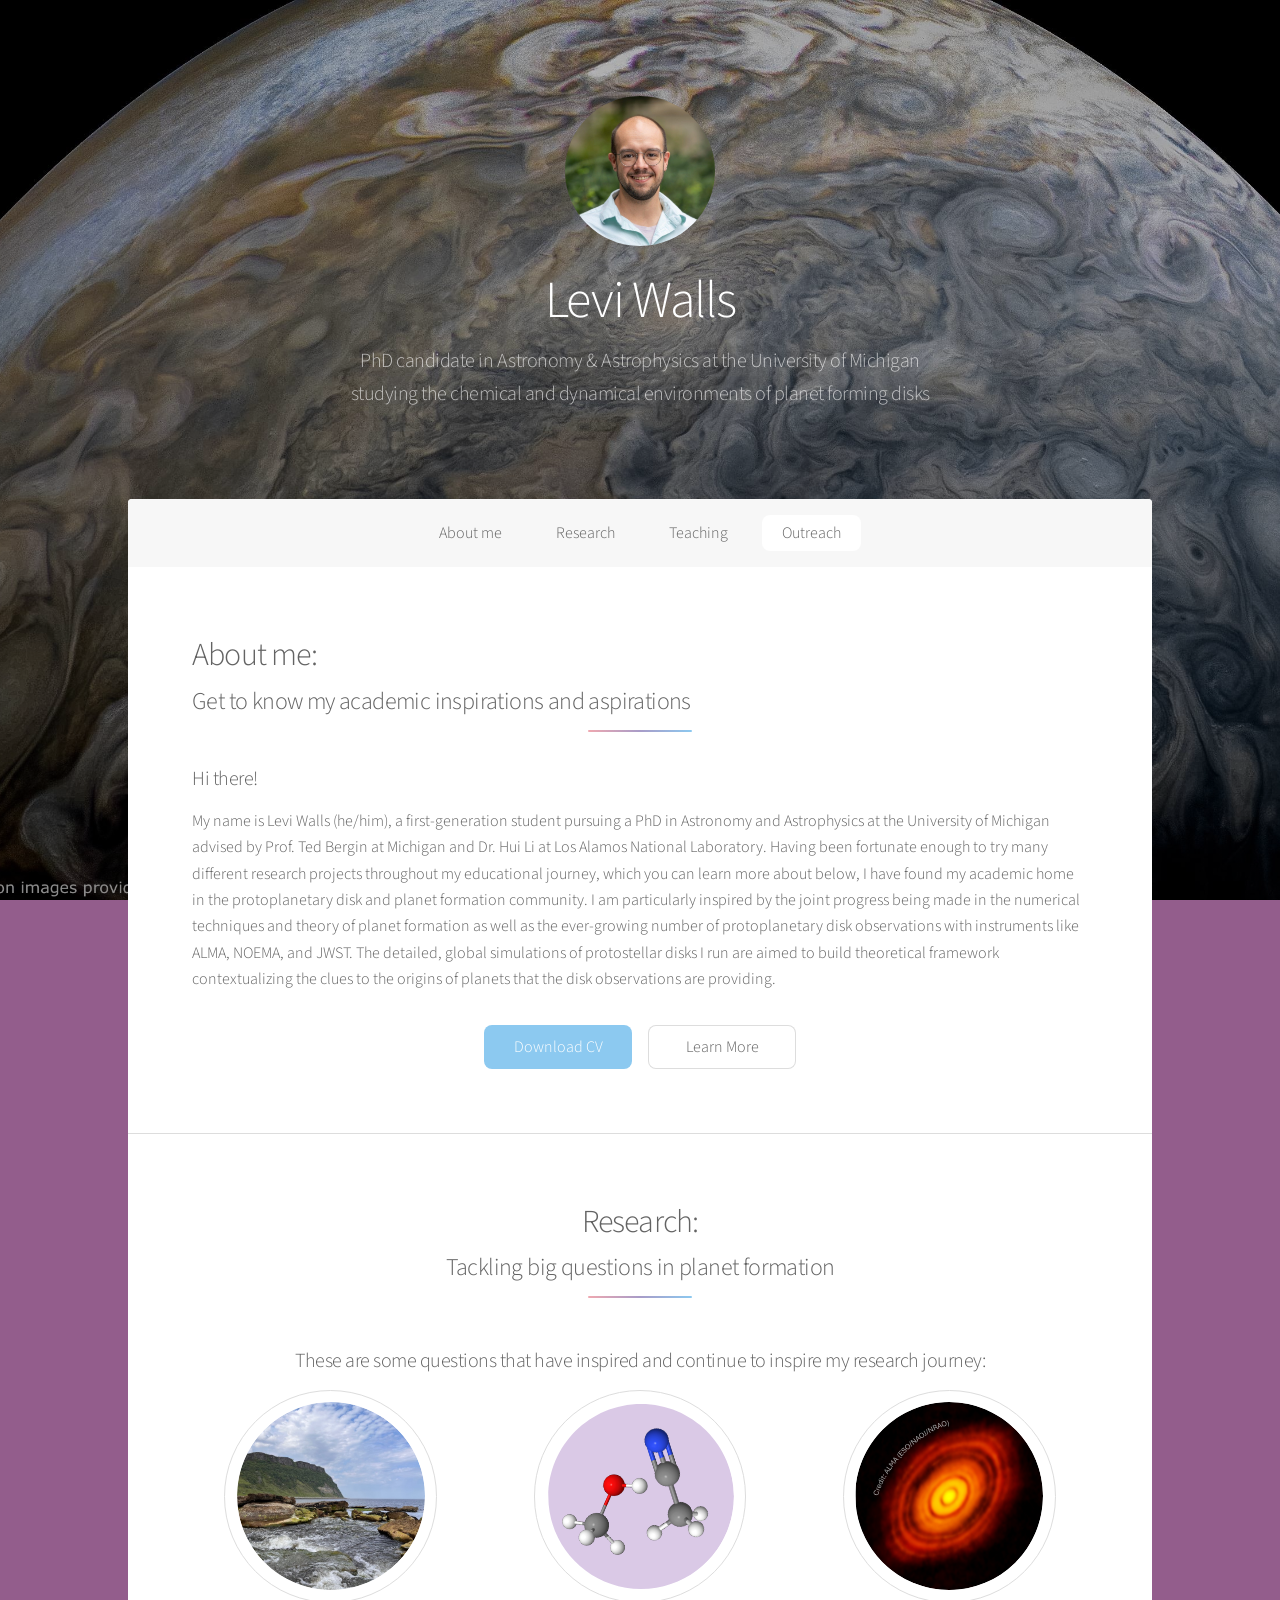
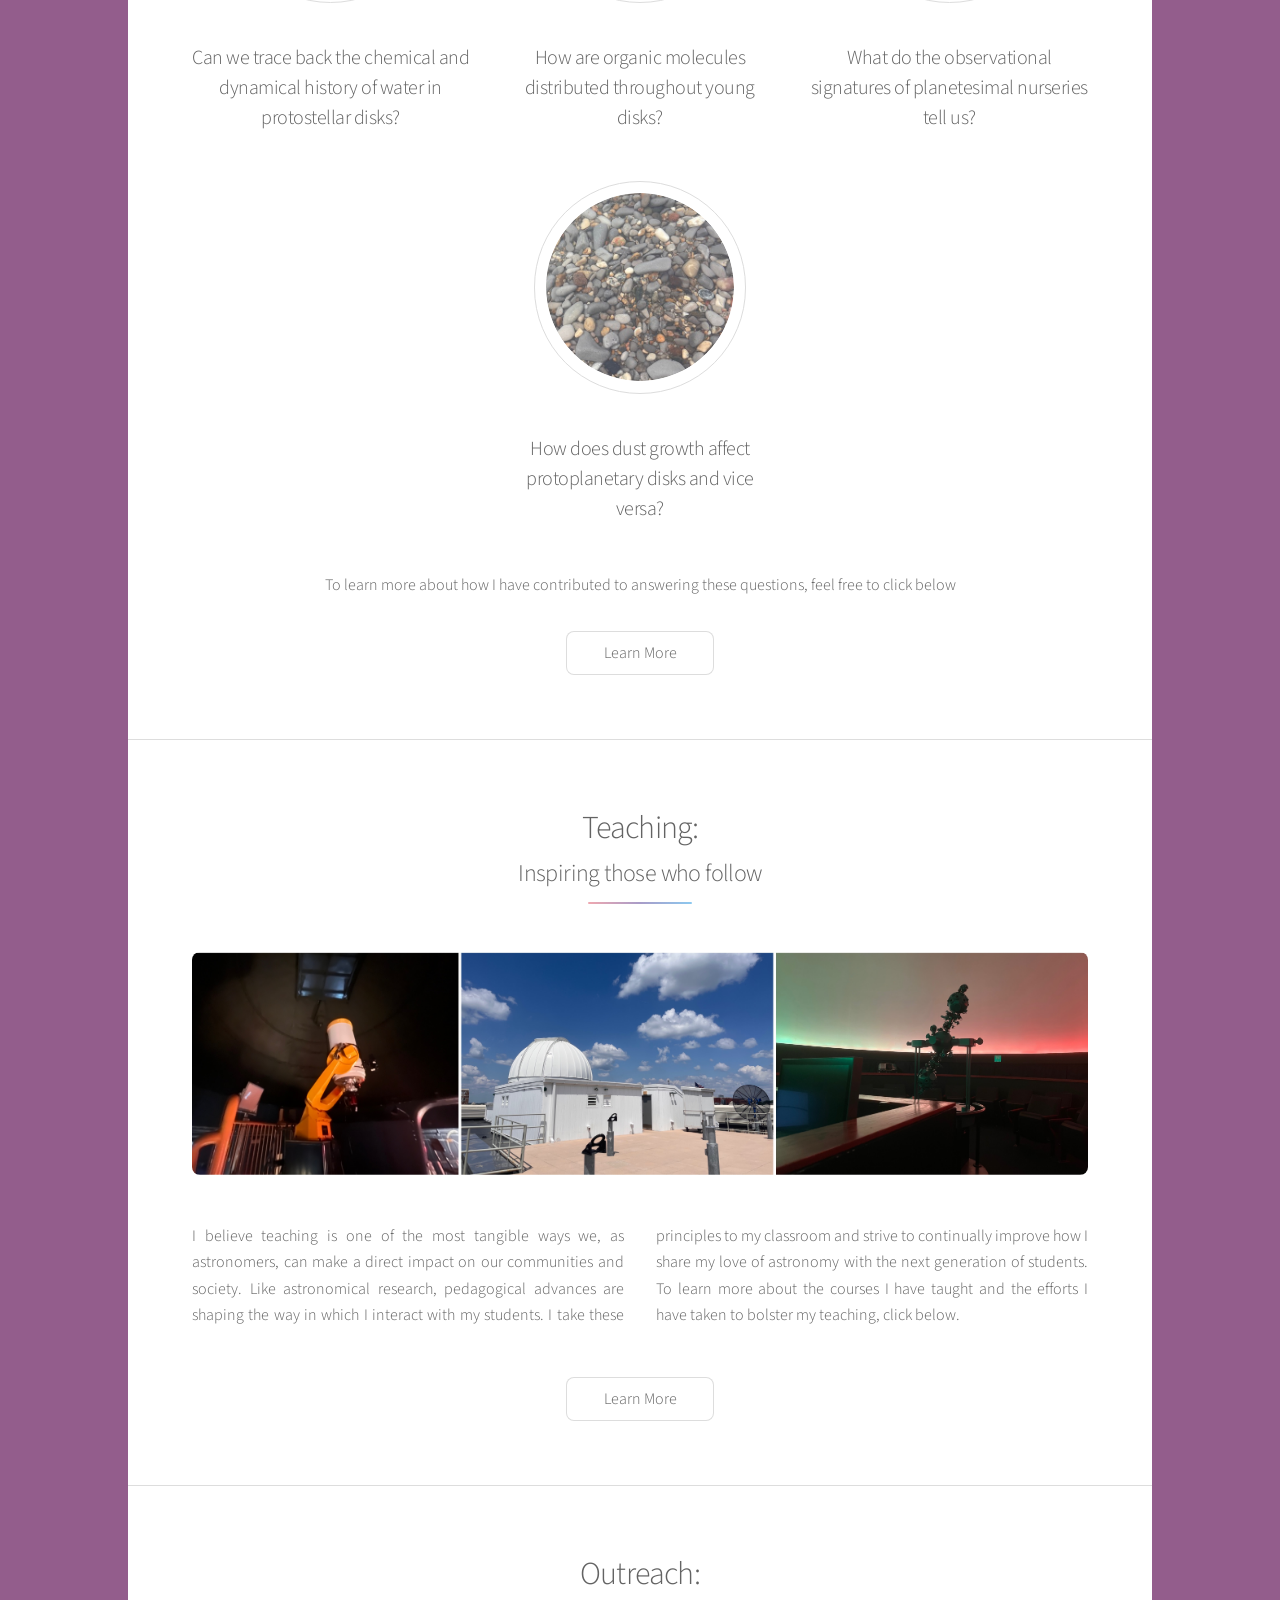
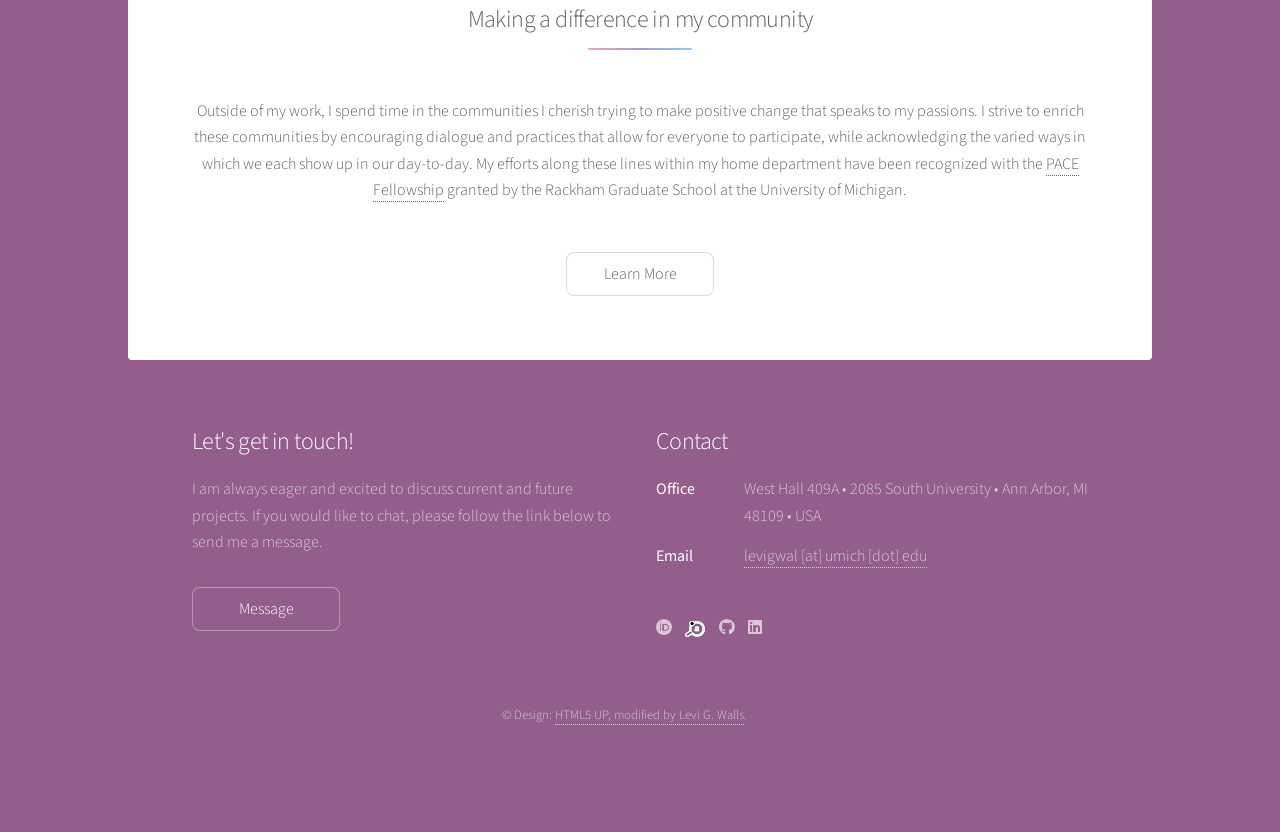
==== commit ff847b28: "Deleted stock text in Teaching and added Angell Hall pictures" ====
--- a/index.html
+++ b/index.html
@@ -115,28 +115,9 @@
 									<h2>Teaching:</h2>
 									<p class="subheader">Inspiring those who follow</p>
 								</header>
-								<ul class="statistics">
-									<li class="style1">
-										<span class="icon solid fa-code-branch"></span>
-										<strong>5,120</strong> Etiam
-									</li>
-									<li class="style2">
-										<span class="icon fa-folder-open"></span>
-										<strong>8,192</strong> Magna
-									</li>
-									<li class="style3">
-										<span class="icon solid fa-signal"></span>
-										<strong>2,048</strong> Tempus
-									</li>
-									<li class="style4">
-										<span class="icon solid fa-laptop"></span>
-										<strong>4,096</strong> Aliquam
-									</li>
-									<li class="style5">
-										<span class="icon fa-gem"></span>
-										<strong>1,024</strong> Nullam
-									</li>
-								</ul>
+								<span class="image main">
+									<img src="images/angell.jpg" alt="Description of the image" />
+								</span>
 								<p class="content">
 									I believe teaching is one of the most tangible ways we, as astronomers, can make a direct impact on our communities and society. 
 									Like astronomical research, pedagogical advances are shaping the way in which I interact with my students. 
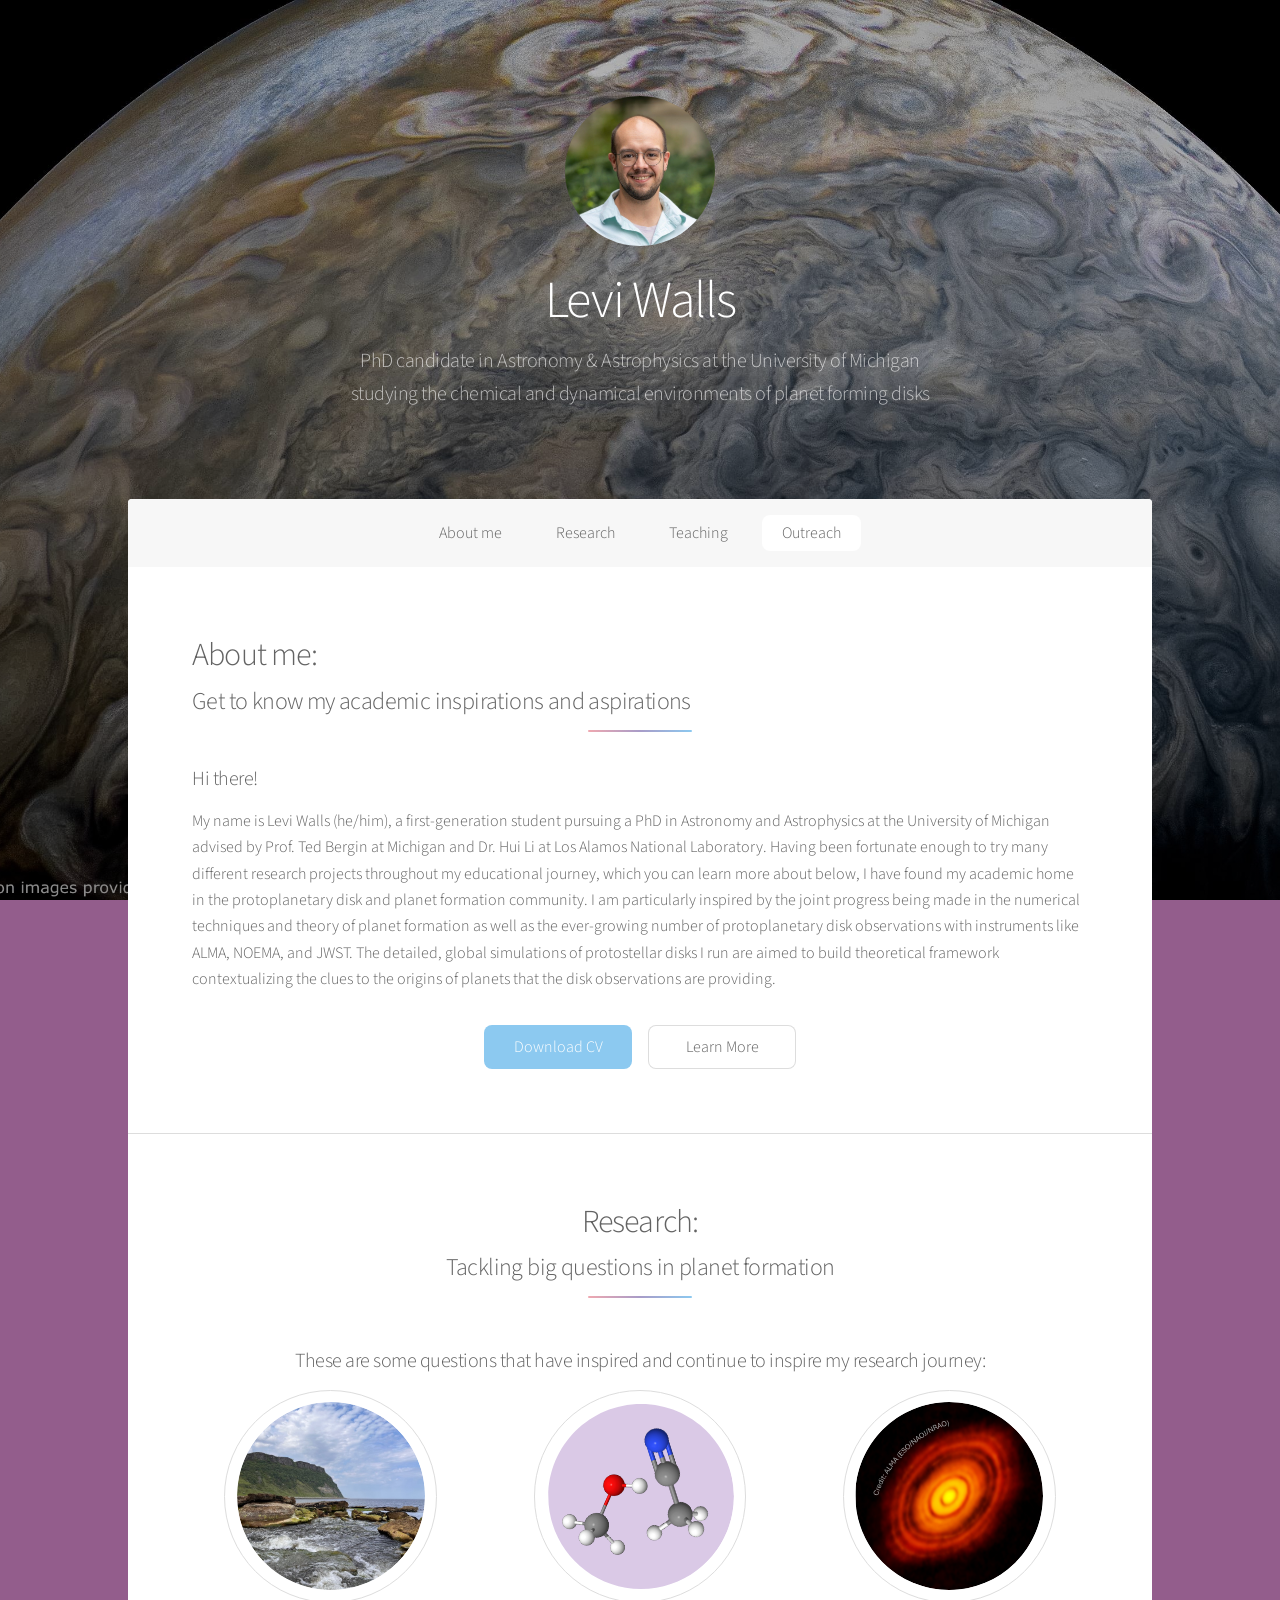
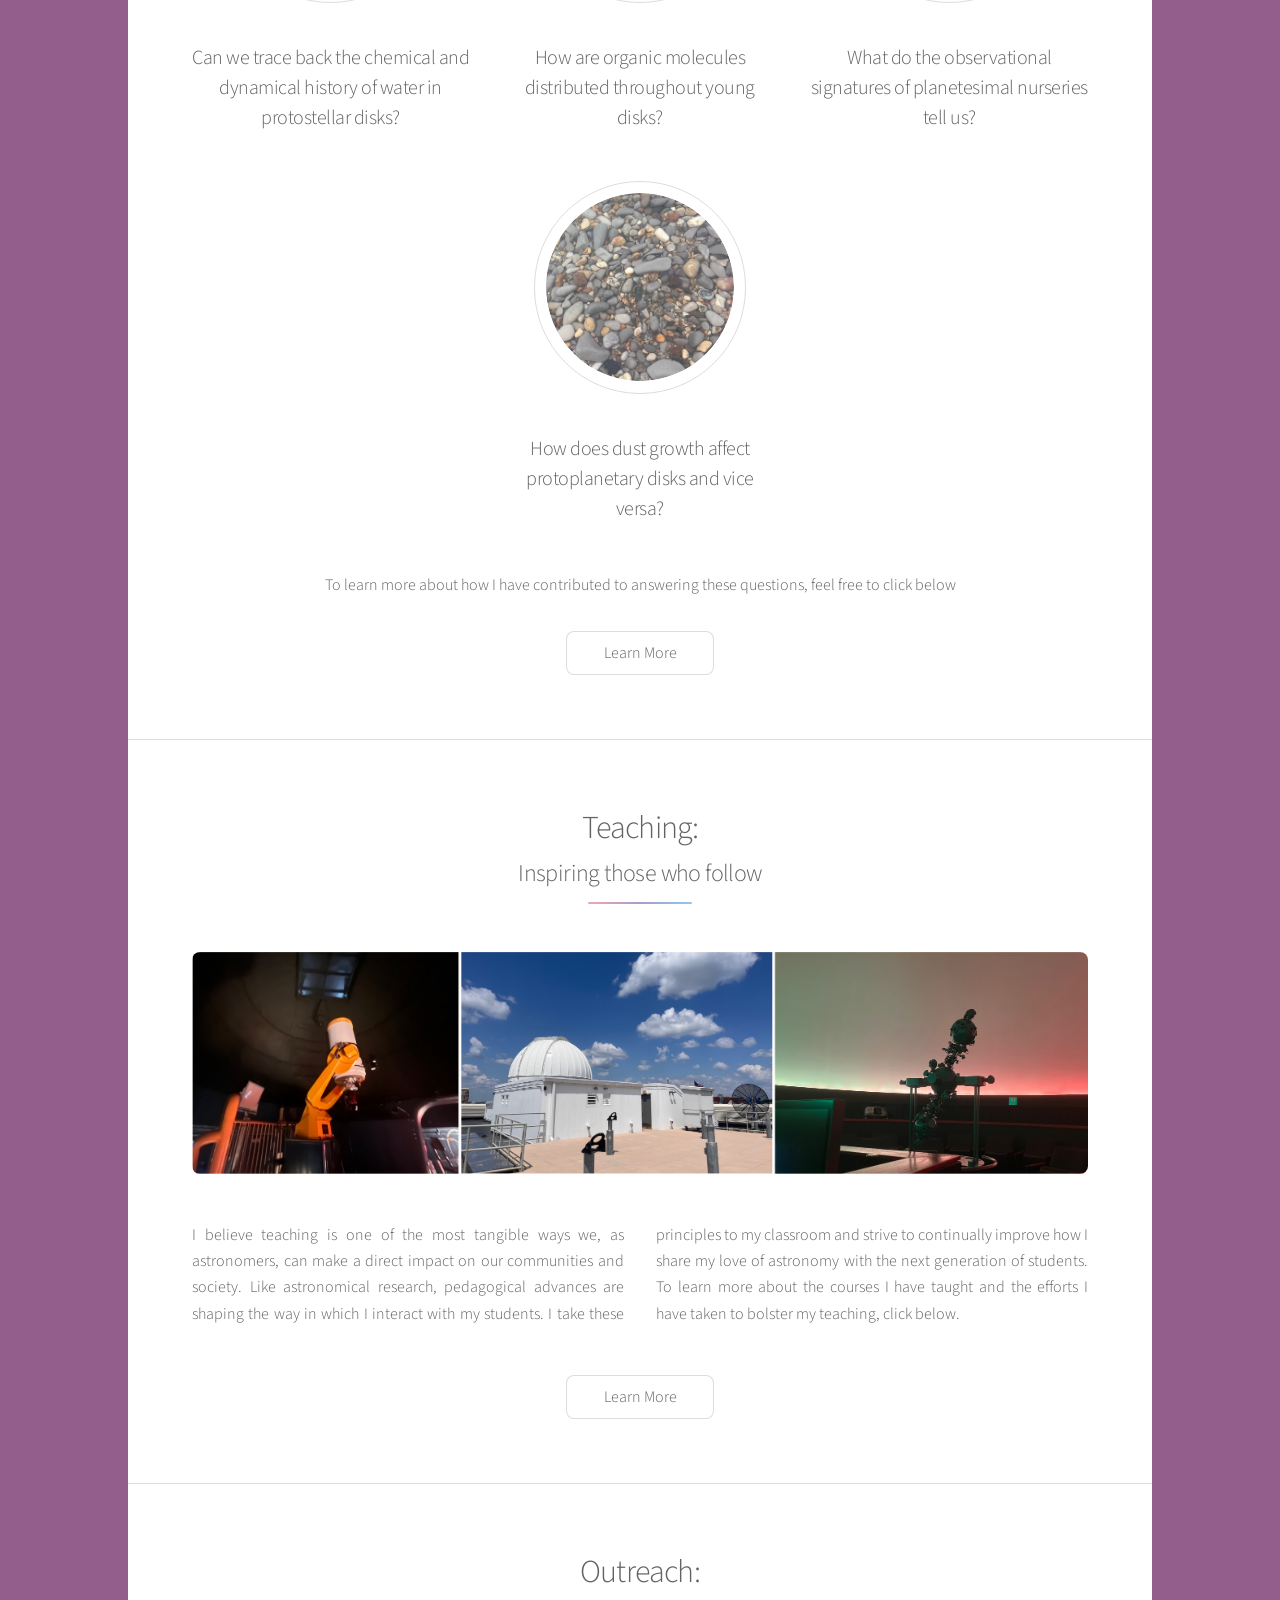
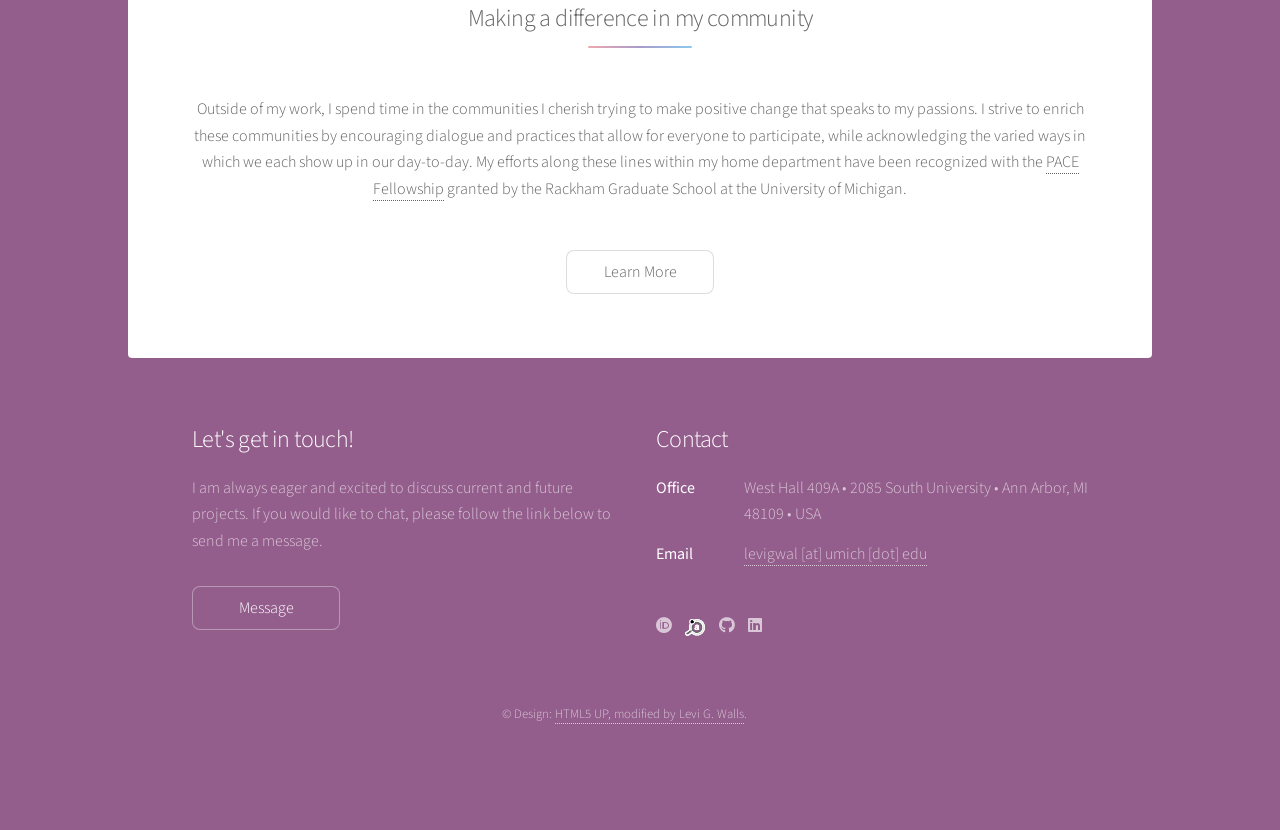
==== commit 80bbe89c: "Changed the titles to be my name | content" ====
--- a/index.html
+++ b/index.html
@@ -6,7 +6,7 @@
 -->
 <html>
 	<head>
-		<title>Stellar by HTML5 UP</title>
+		<title>Levi Walls</title>
 		<meta charset="utf-8" />
 		<meta name="viewport" content="width=device-width, initial-scale=1, user-scalable=no" />
 		<link rel="stylesheet" href="assets/css/main.css" />
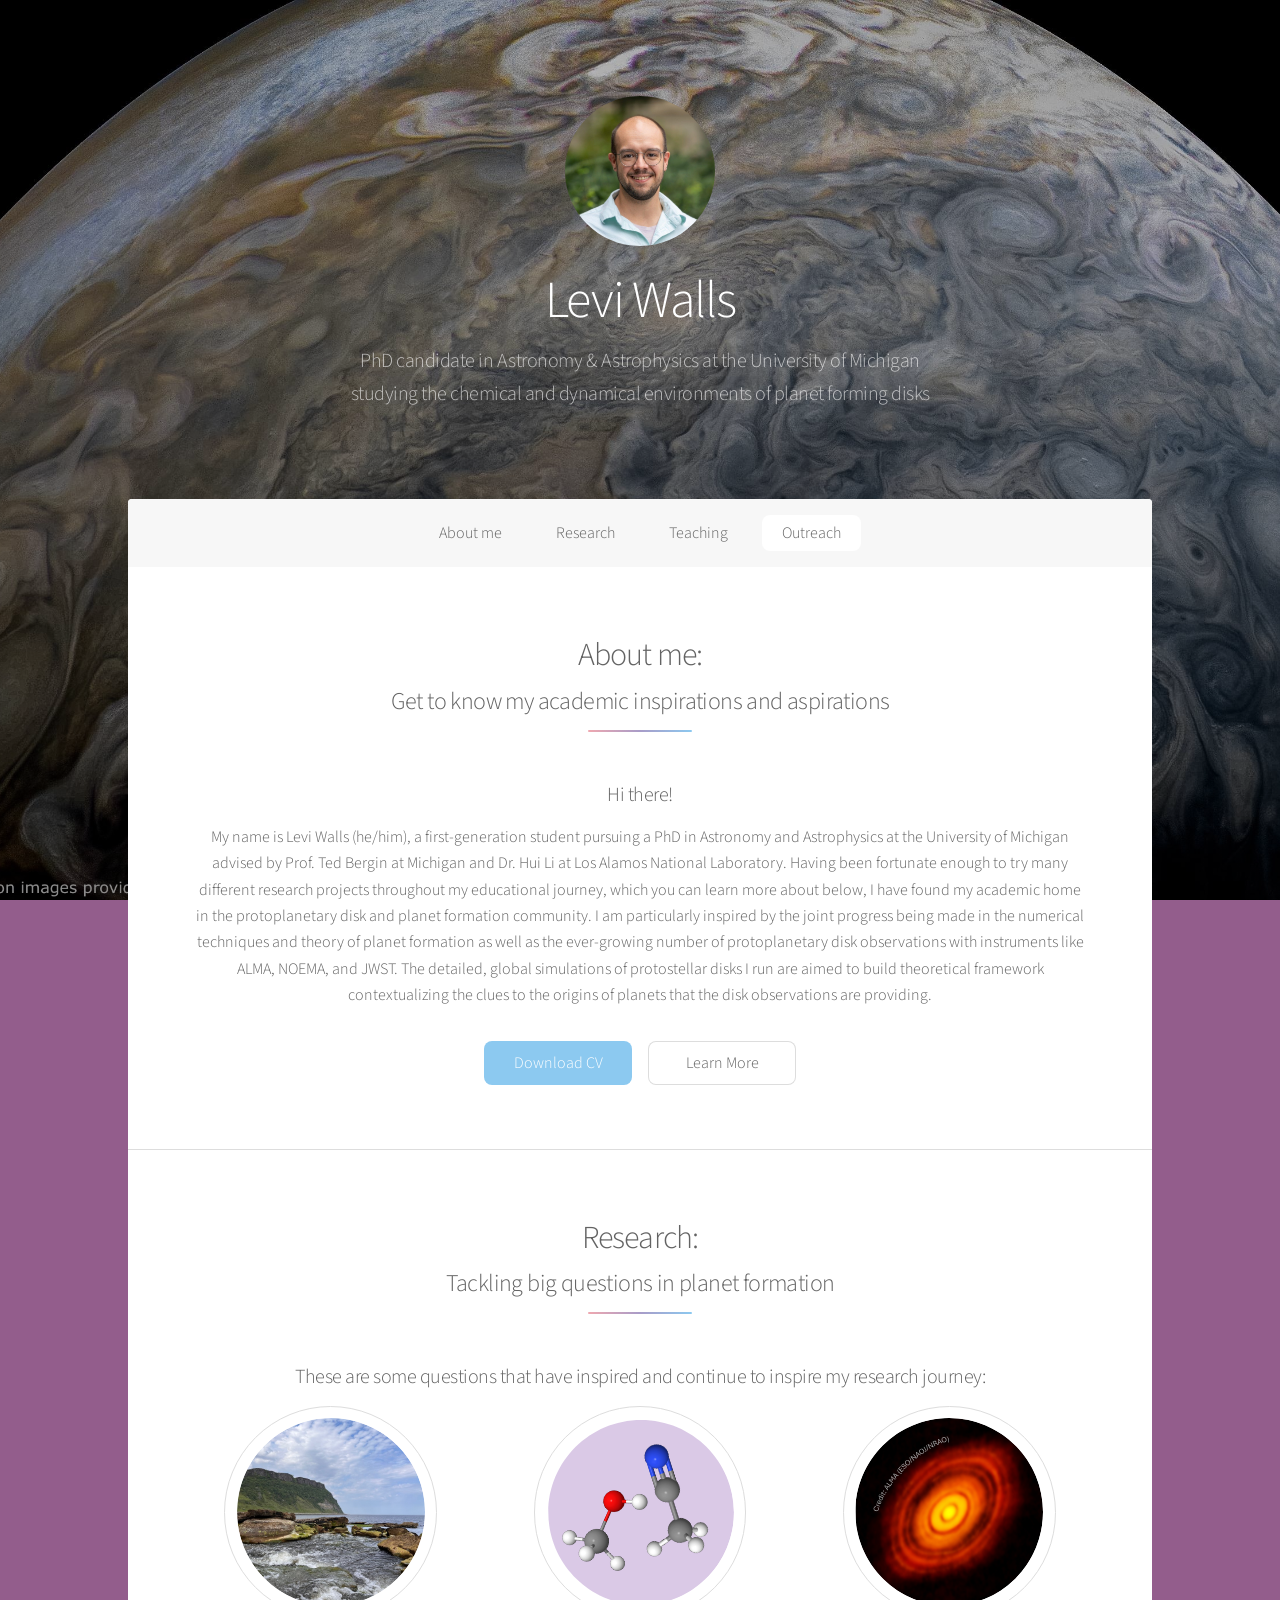
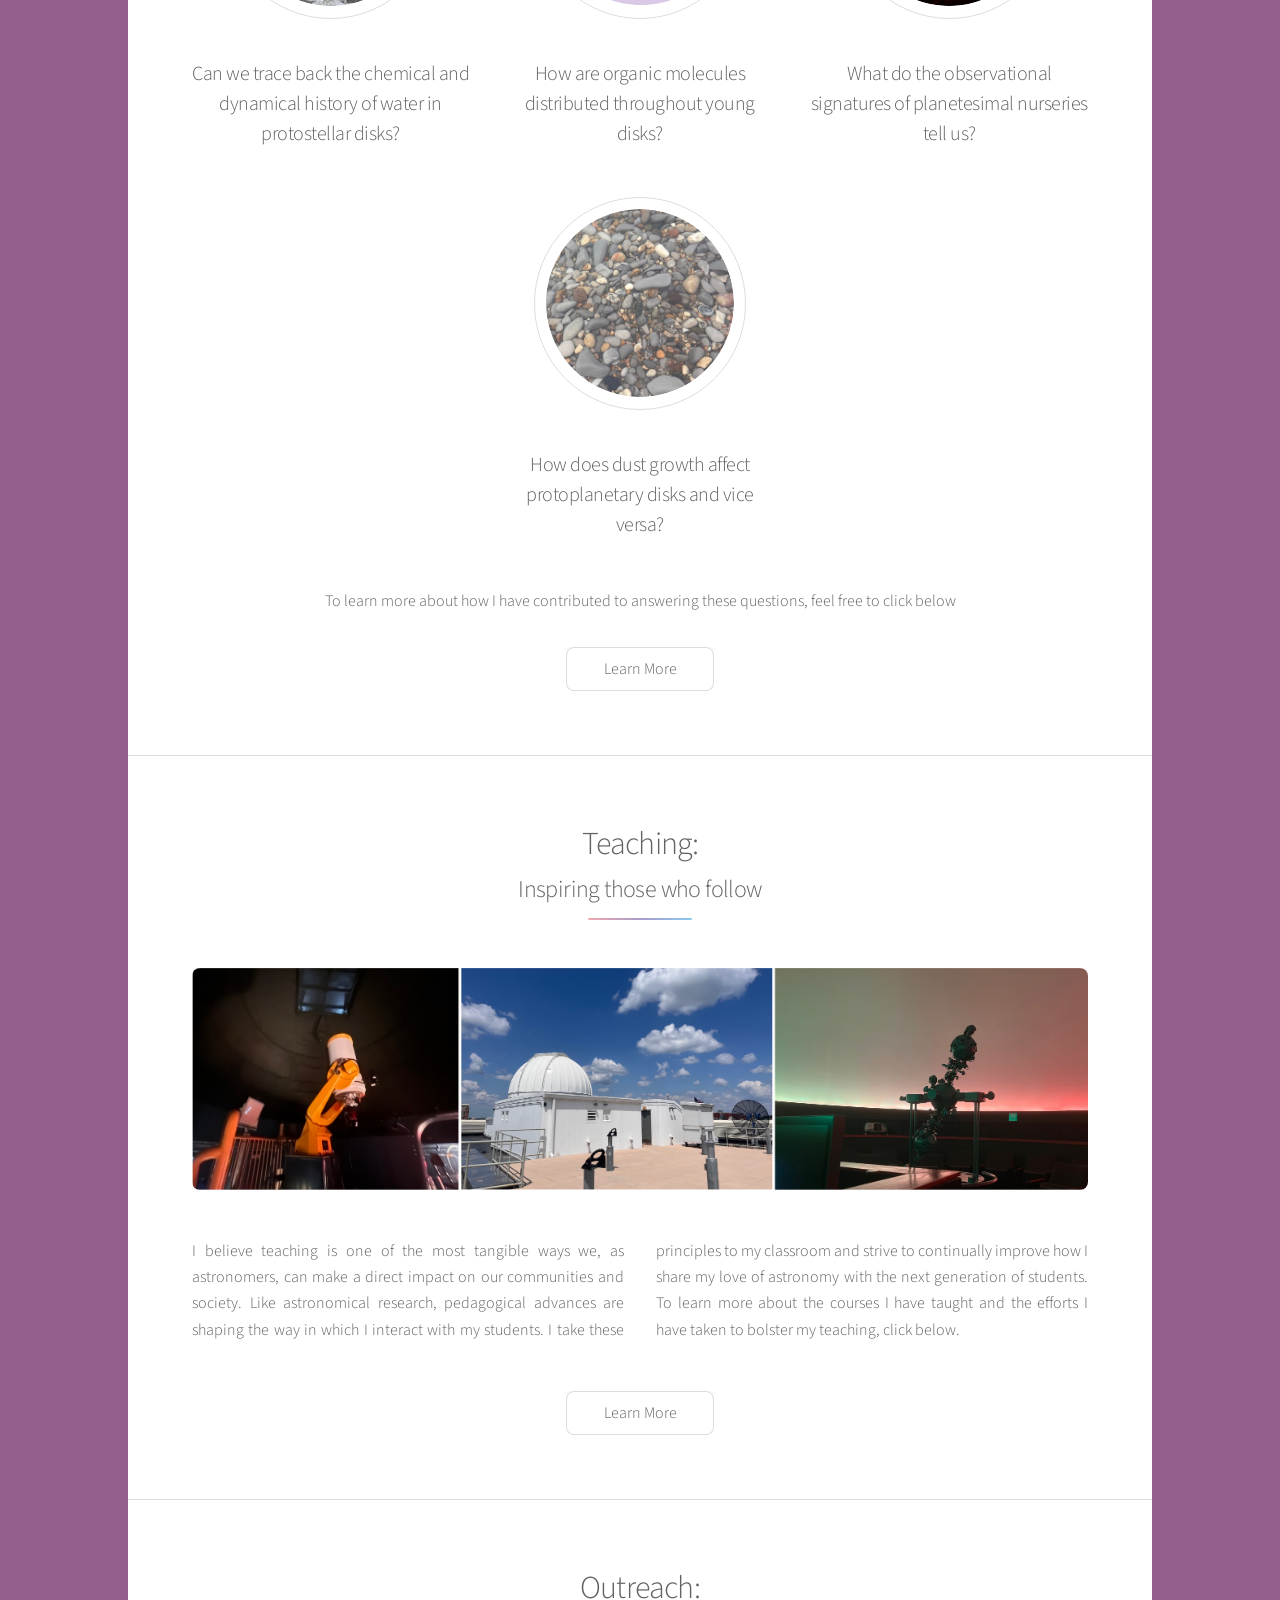
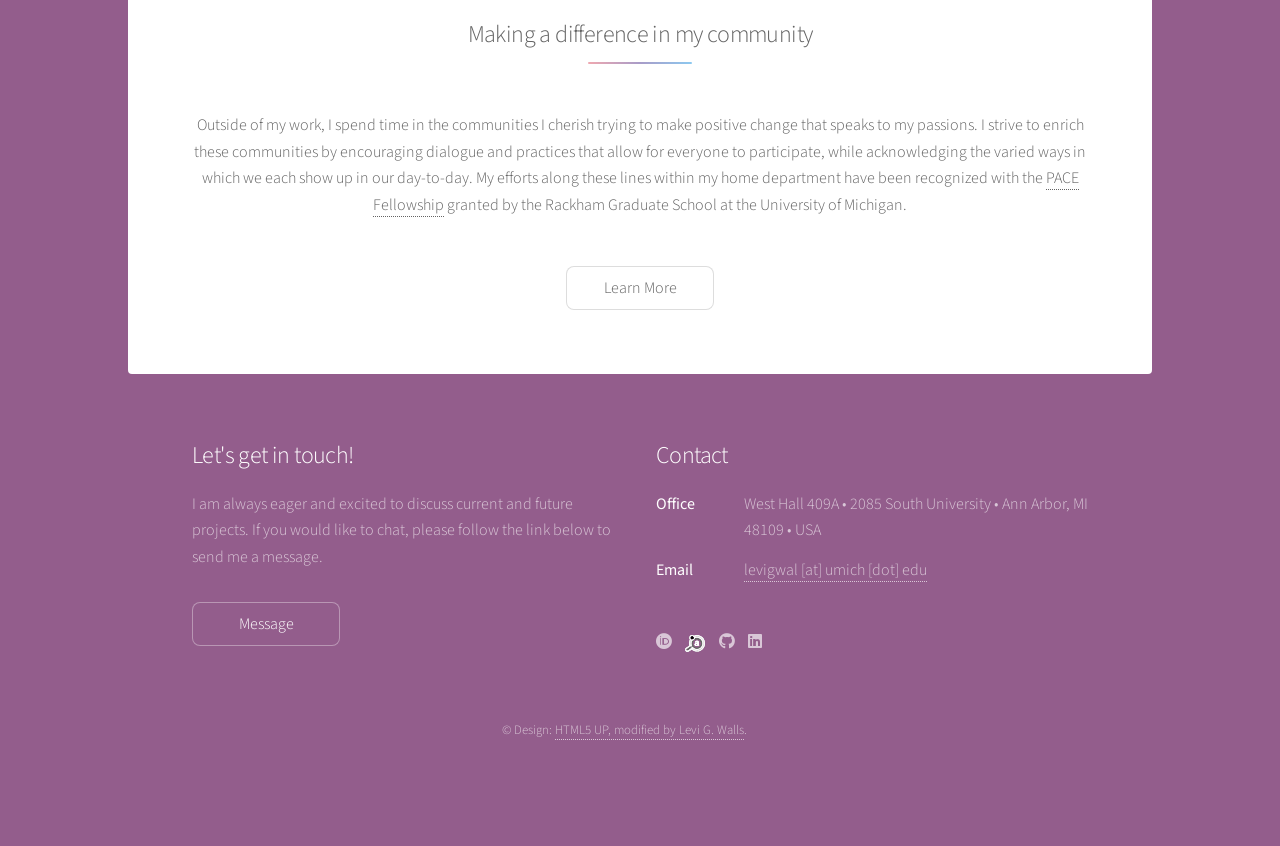
==== commit dcd5ccf5: "Centered About Me" ====
--- a/index.html
+++ b/index.html
@@ -39,29 +39,27 @@
 					<div id="main">
 
 						<!-- Introduction -->
-							<section id="AboutMe" class="main">
-								<div class="spotlight">
+							<section id="AboutMe" class="main special">
+									<header class="major with-subheader">
+										<h2>About me:</h2>
+										<p class="subheader">Get to know my academic inspirations and aspirations</p>
+									</header>
 									<div class="content">
-										<header class="major with-subheader">
-											<h2>About me:</h2>
-											<p class="subheader">Get to know my academic inspirations and aspirations</p>
-										</header>
-										<h3>Hi there!</h3>
-										<p> 
-											My name is Levi Walls (he/him), a first-generation student pursuing a PhD in Astronomy and Astrophysics at the University of Michigan advised by Prof. Ted Bergin at Michigan and Dr. Hui Li at Los Alamos National Laboratory. 
-											Having been fortunate enough to try many different research projects throughout my educational journey, which you can learn more about below, I have found my academic home in the protoplanetary disk and planet formation community.
-										 	I am particularly inspired by the joint progress being made in the numerical techniques and theory of planet formation as well as the ever-growing number of protoplanetary disk observations with instruments like ALMA, NOEMA, and JWST. 
-											The detailed, global simulations of protostellar disks I run are aimed to build theoretical framework contextualizing the clues to the origins of planets that the disk observations are providing.
-										</p>
-												
-										
-										<ul class="actions special">
-											<li><a href="files/CV_liter-4.pdf" class="button primary" download>Download CV</a></li> 
-											<li><a href="aboutme.html" class="button">Learn More</a></li>
-										</ul>
-
-								
-									</div>
+									<h3>Hi there!</h3>
+									<p> 
+										My name is Levi Walls (he/him), a first-generation student pursuing a PhD in Astronomy and Astrophysics at the University of Michigan advised by Prof. Ted Bergin at Michigan and Dr. Hui Li at Los Alamos National Laboratory. 
+										Having been fortunate enough to try many different research projects throughout my educational journey, which you can learn more about below, I have found my academic home in the protoplanetary disk and planet formation community.
+										I am particularly inspired by the joint progress being made in the numerical techniques and theory of planet formation as well as the ever-growing number of protoplanetary disk observations with instruments like ALMA, NOEMA, and JWST. 
+										The detailed, global simulations of protostellar disks I run are aimed to build theoretical framework contextualizing the clues to the origins of planets that the disk observations are providing.
+									</p>
+											
+									
+									<ul class="actions special">
+										<li><a href="files/CV_liter-4.pdf" class="button primary" download>Download CV</a></li> 
+										<li><a href="aboutme.html" class="button">Learn More</a></li>
+									</ul>
+
+
 								</div>
 							</section>
 
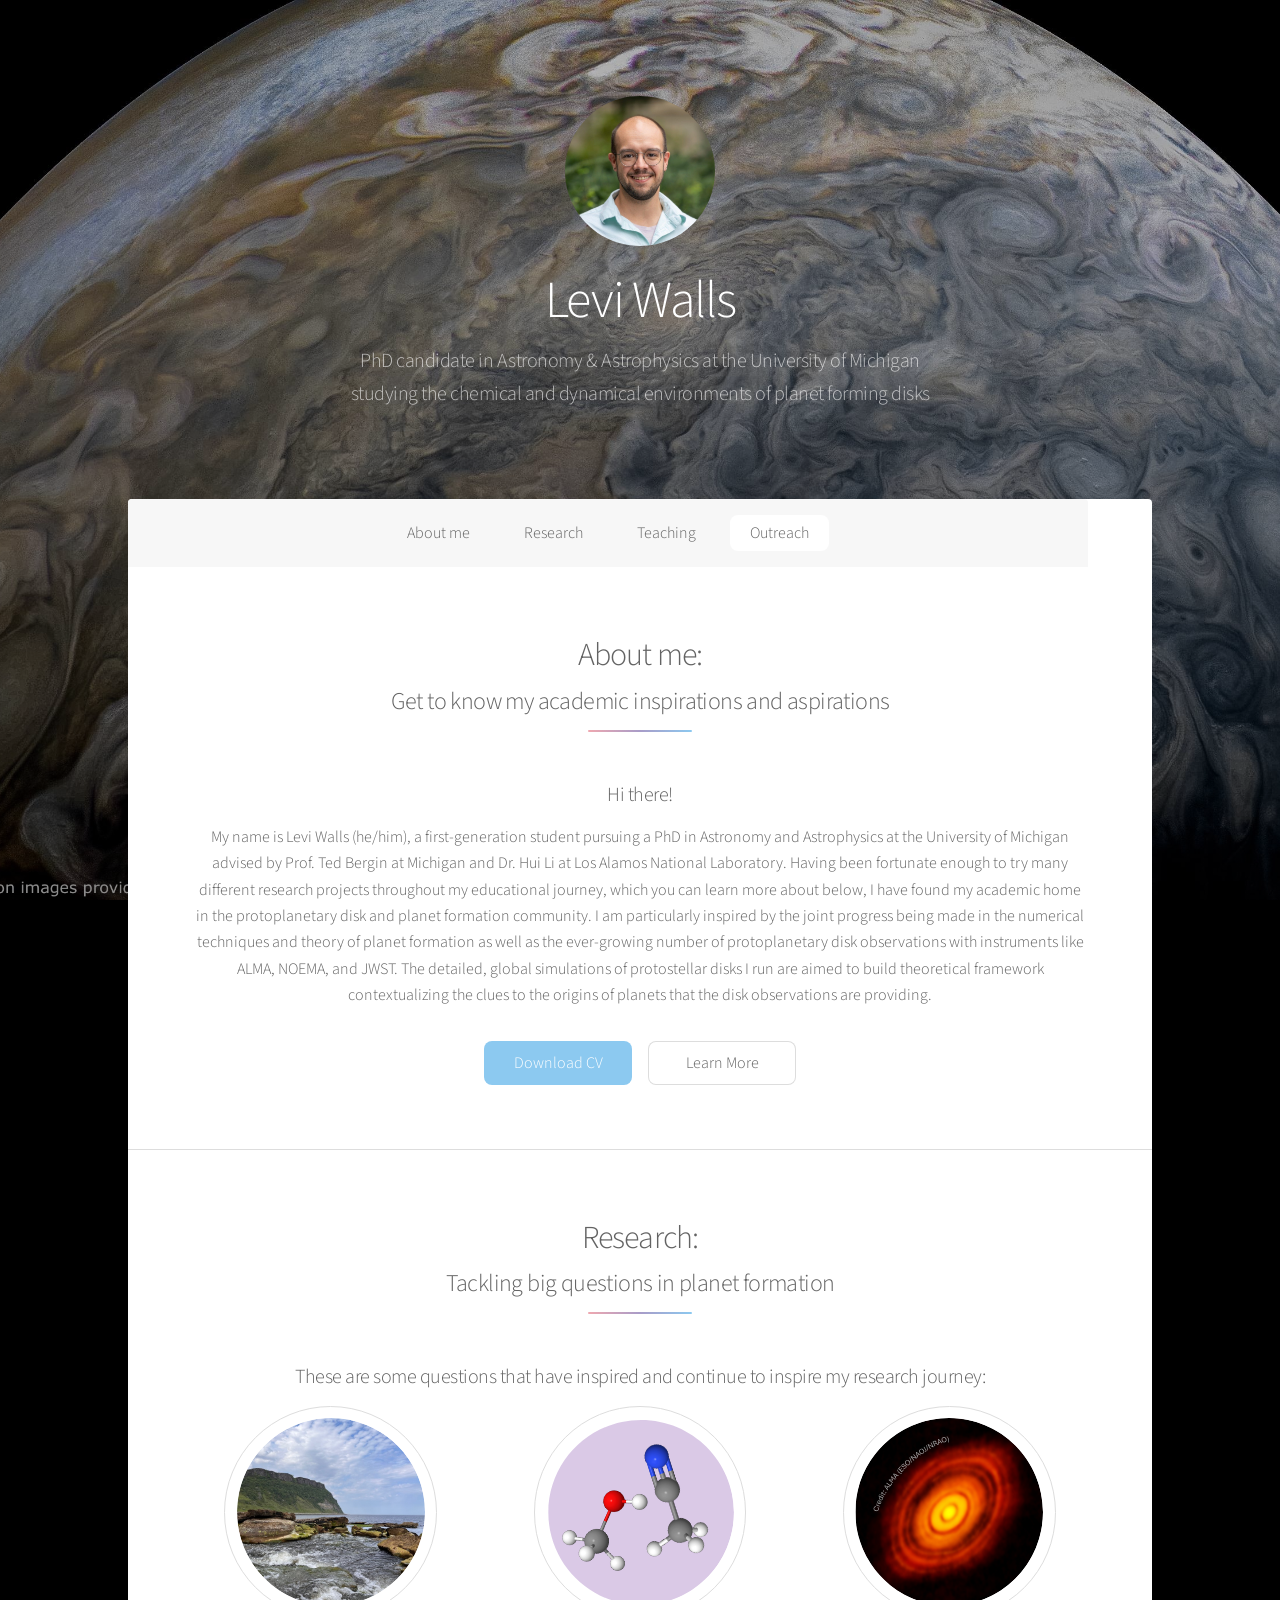
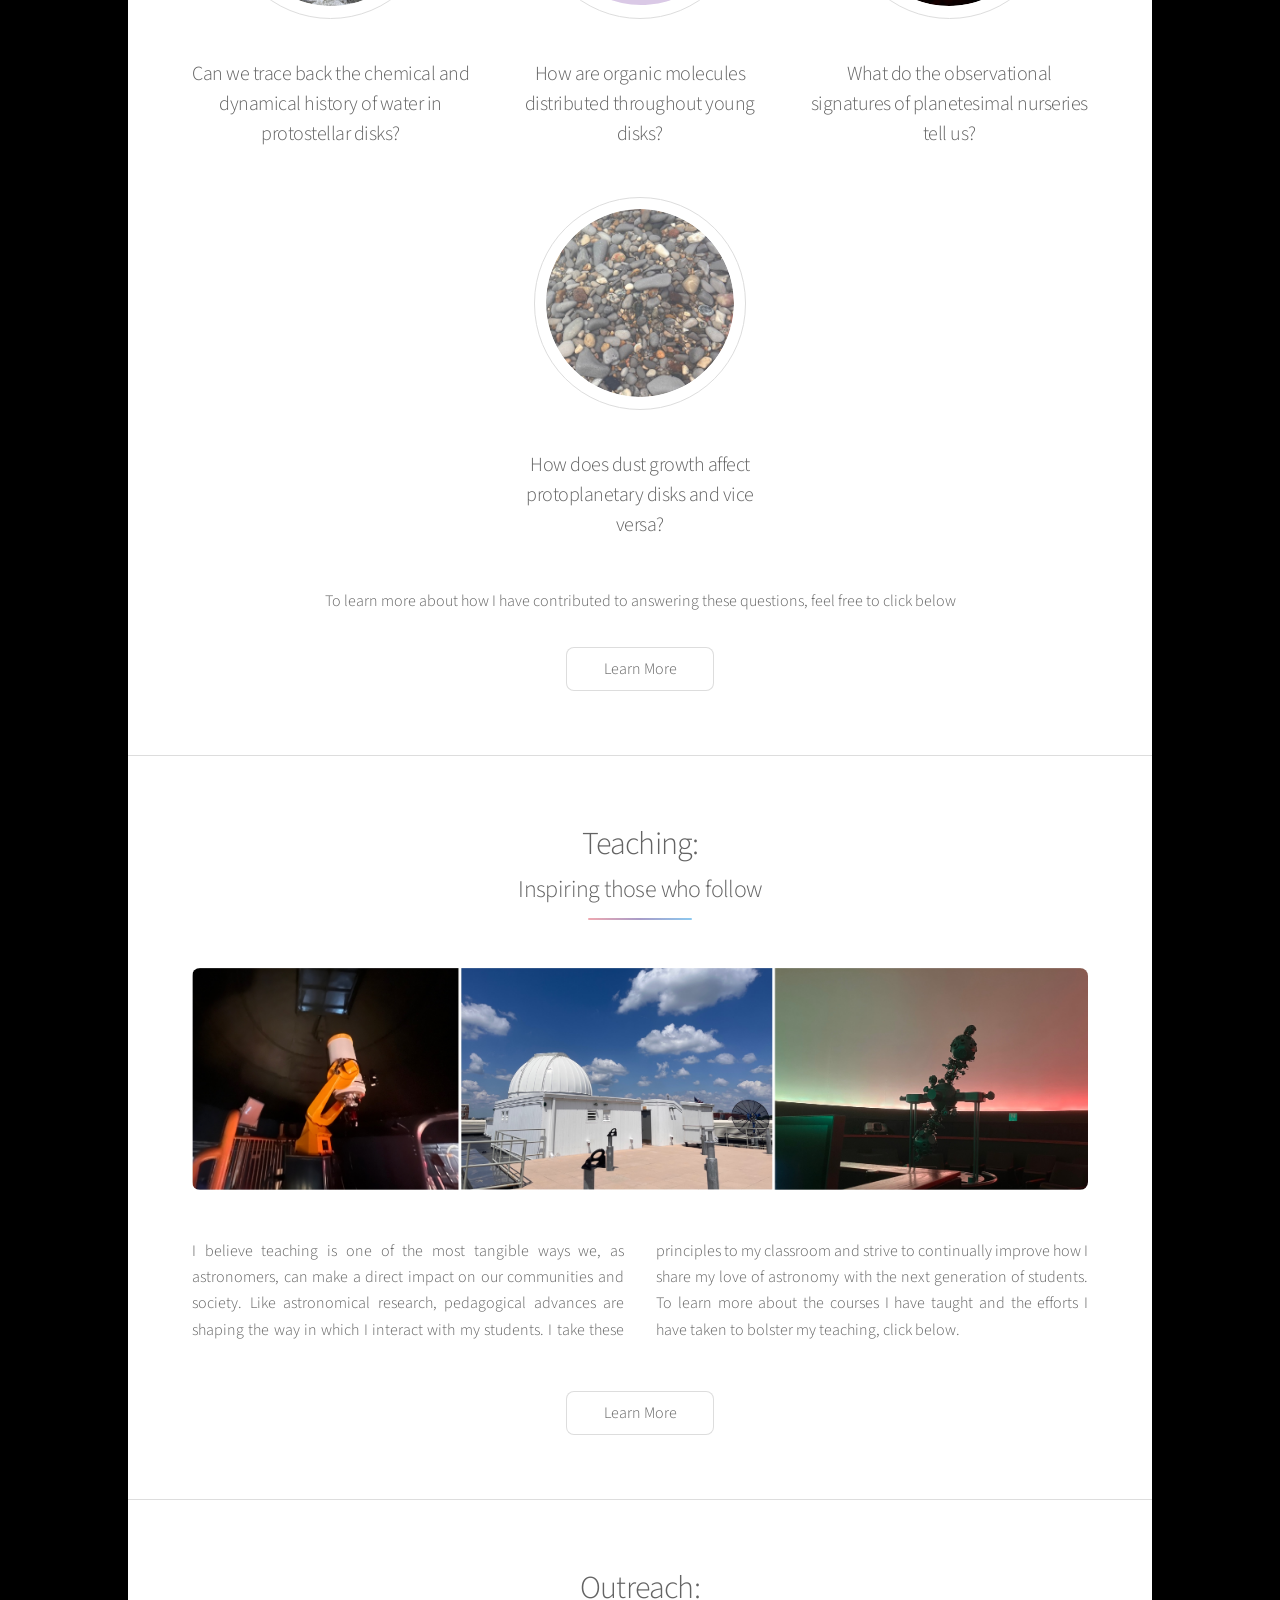
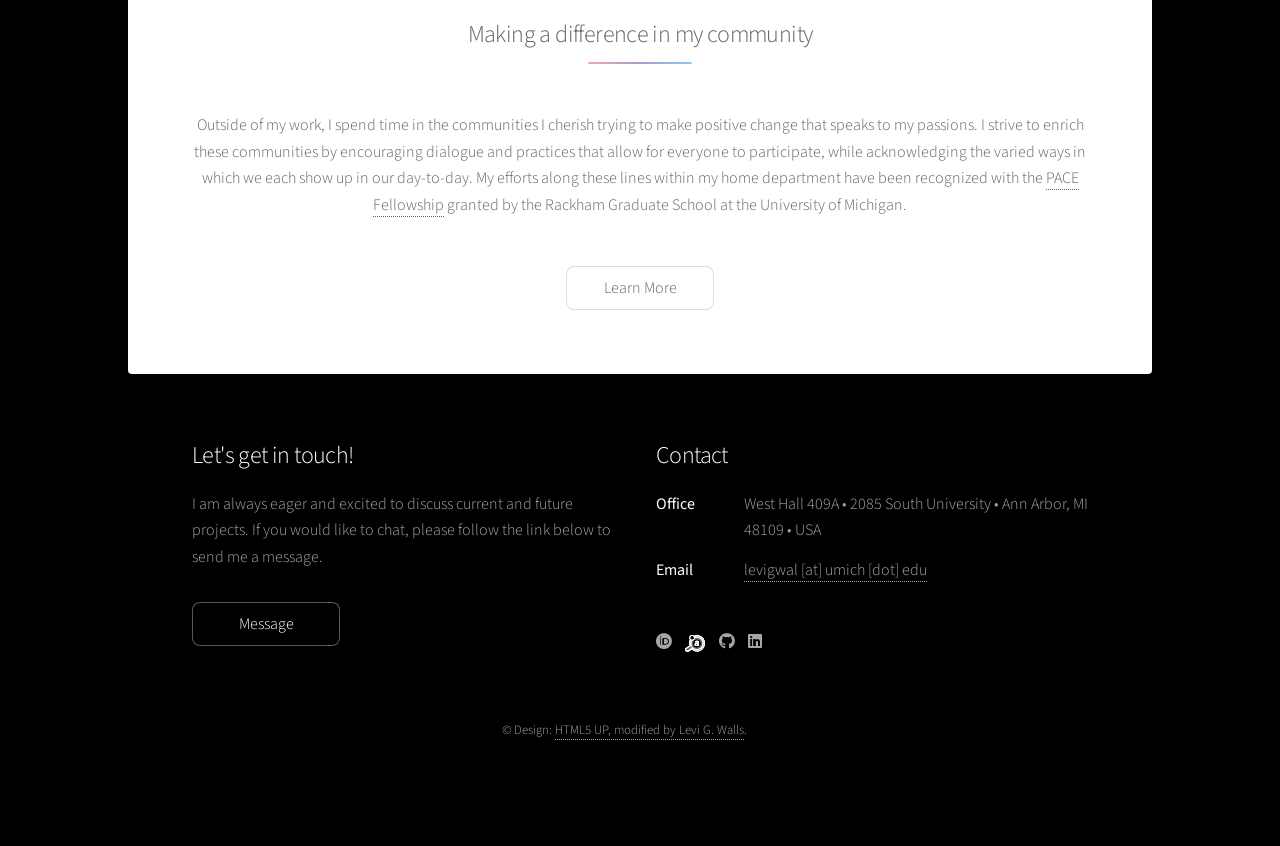
==== commit 04866d75: "Changed background theme color to black Added meta information to all HTML files with the same chang" ====
--- a/index.html
+++ b/index.html
@@ -9,6 +9,7 @@
 		<title>Levi Walls</title>
 		<meta charset="utf-8" />
 		<meta name="viewport" content="width=device-width, initial-scale=1, user-scalable=no" />
+		<meta name="theme-color" content="#000000" />
 		<link rel="stylesheet" href="assets/css/main.css" />
 		<noscript><link rel="stylesheet" href="assets/css/noscript.css" /></noscript>
 	</head>
--- a/assets/css/main.css
+++ b/assets/css/main.css
@@ -98,19 +98,35 @@
 		box-sizing: inherit;
 	}
 
-	body {
-		background-image: 
+body {
+	background-image: none;
+	background-color: #000000;
+	position: relative;
+}
+
+	body::before {
+		content: "";
+		position: fixed;
+		top: 0;
+		left: 0;
+		width: 100vw;
+		height: 100vh;
+		height: 100svh;
+		z-index: 0;
+		pointer-events: none;
+
+		background-image:
 			linear-gradient(
-			to bottom,
-			rgba(0, 0, 0, 0.15) 0%,
-			rgba(0, 0, 0, 0.30) 20%,
-			rgba(0, 0, 0, 0.45) 100%
+				to bottom,
+				rgba(0, 0, 0, 0.15) 0%,
+				rgba(0, 0, 0, 0.30) 20%,
+				rgba(0, 0, 0, 0.45) 100%
 			),
 			url("images/PIA22931.jpeg");
+
 		background-size: cover;
-		background-position: center;
+		background-position: center center;
 		background-repeat: no-repeat;
-		background-attachment: fixed;
 	}
 	/*
 	body {
@@ -169,6 +185,9 @@
 			}
 
 		}
+
+
+
 
 	a {
 		-moz-transition: color 0.2s ease, border-bottom 0.2s ease;
@@ -3856,13 +3875,32 @@
 
 		}
 
+		@media screen and (max-width: 736px) {
+			body::before {
+				background-image:
+					linear-gradient(
+						to bottom,
+						rgba(0, 0, 0, 0.10) 0%,
+						rgba(0, 0, 0, 0.35) 60%,
+						rgba(0, 0, 0, 0.75) 100%
+					),
+					url("images/mobile.jpg");
+
+				background-size: cover;
+				background-position: center center;
+				background-repeat: no-repeat;
+			}
+		}
+
 /* Wrapper */
 
-	#wrapper {
-		width: 64em;
-		max-width: calc(100% - 4em);
-		margin: 0 auto;
-	}
+		#wrapper {
+			width: 64em;
+			max-width: calc(100% - 4em);
+			margin: 0 auto;
+			position: relative;
+			z-index: 1;
+		}
 
 		@media screen and (max-width: 480px) {
 
@@ -3878,4 +3916,8 @@
 				max-width: 100%;
 			}
 
-		}+		}
+html,
+body {
+	background-color: #000000 !important;
+}
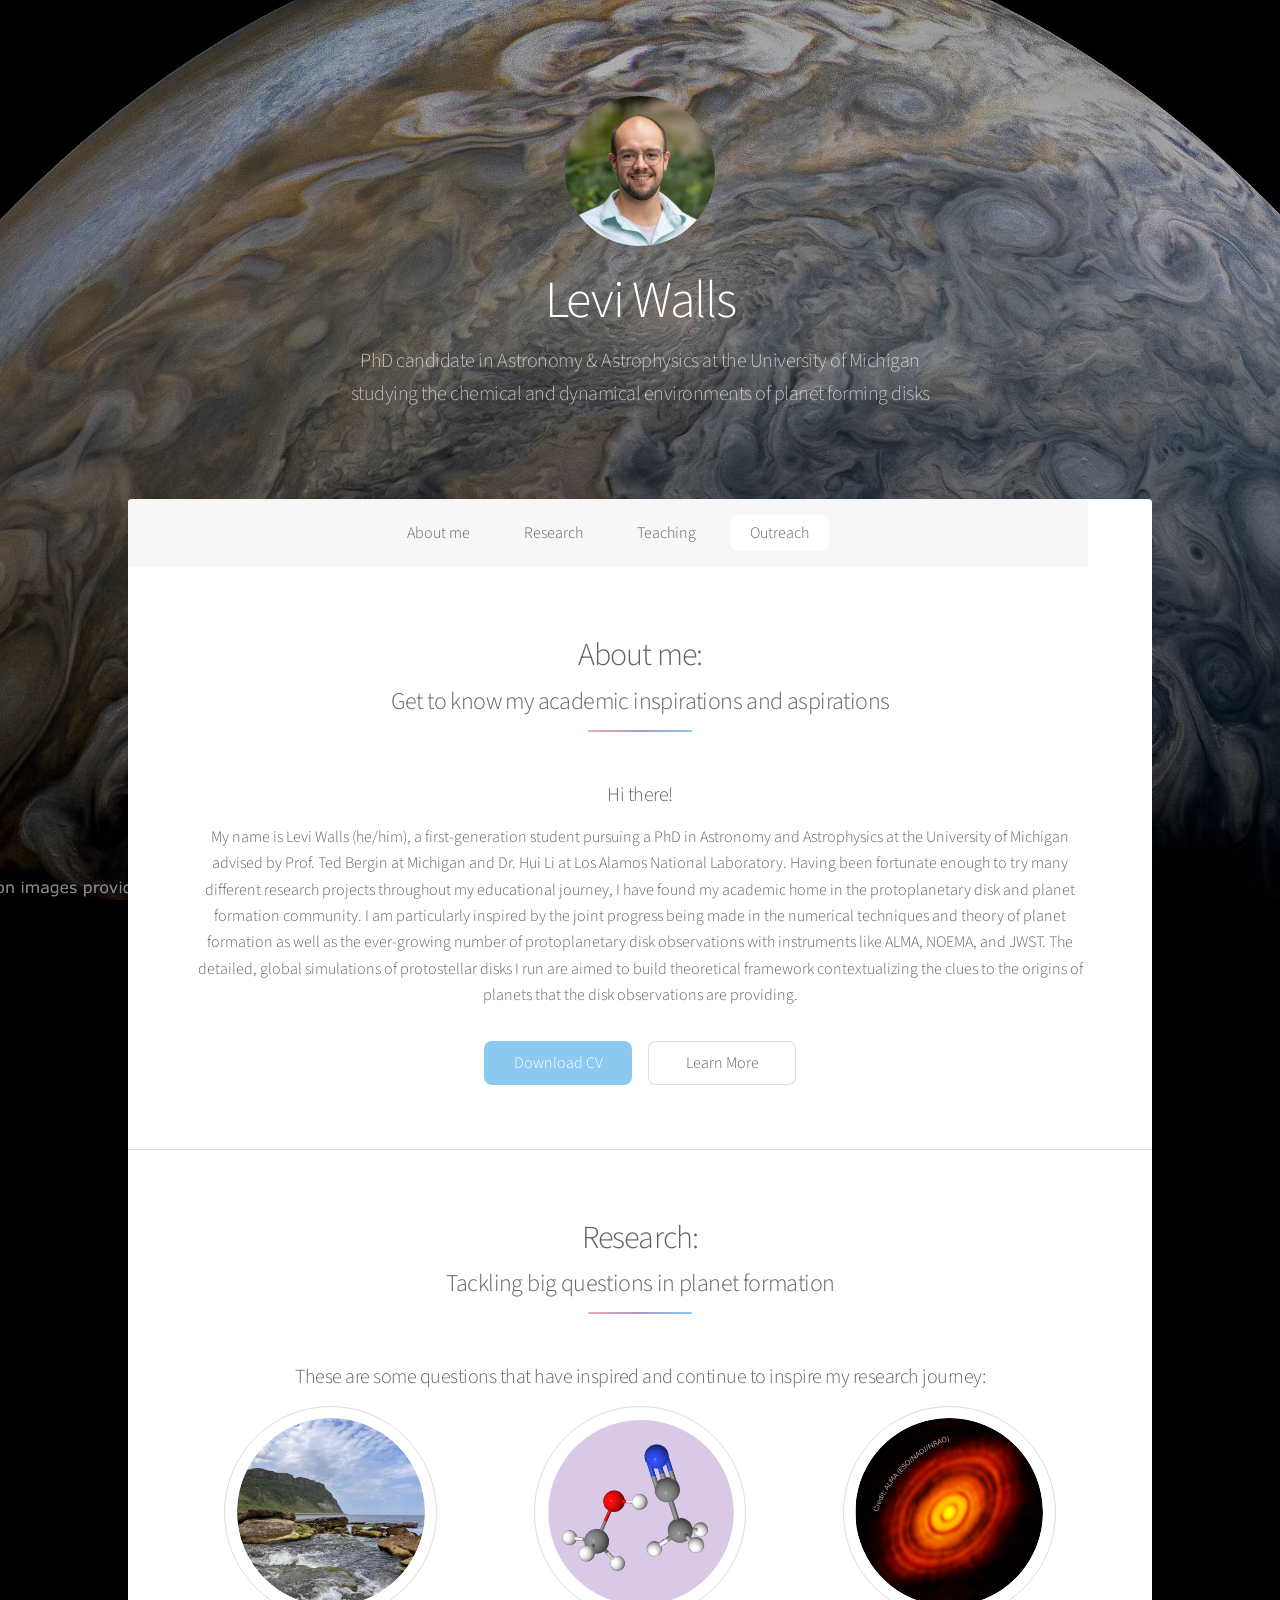
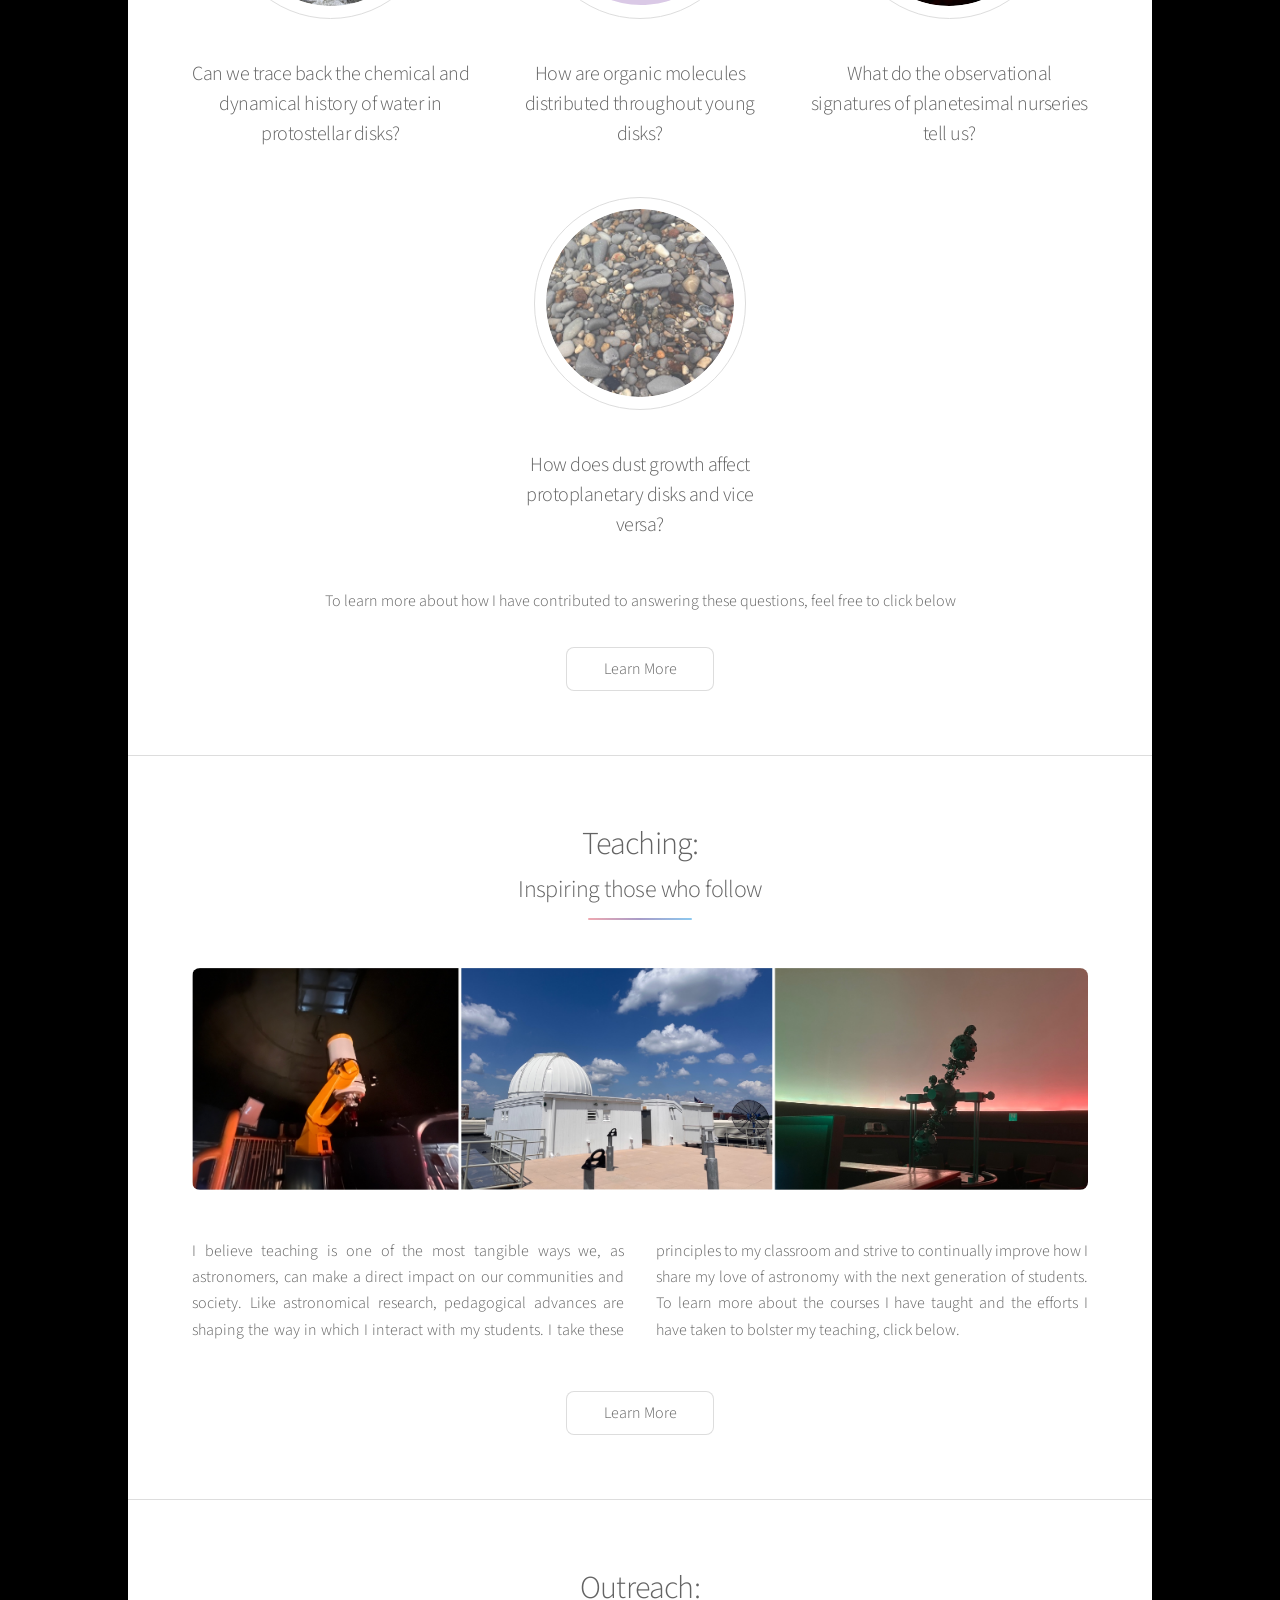
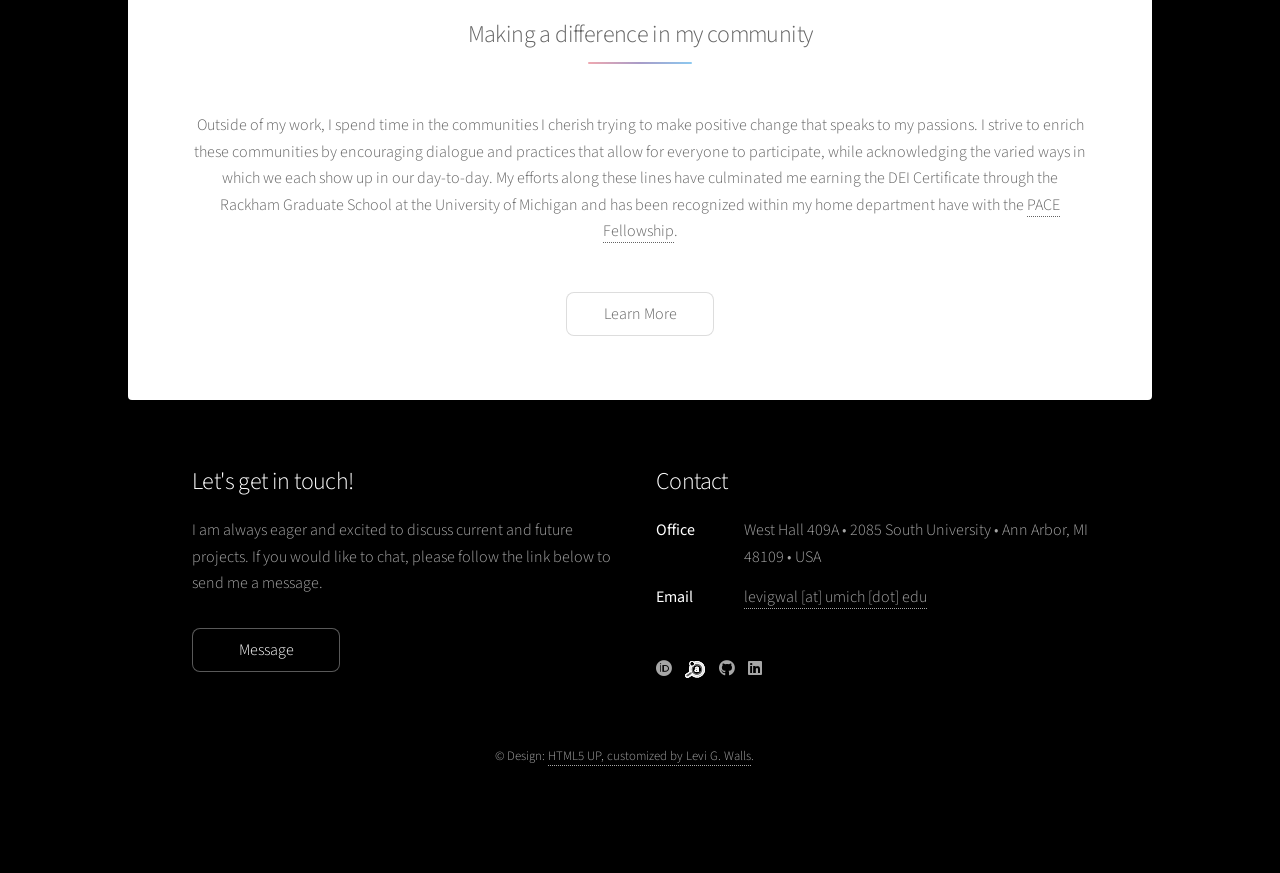
==== commit 91b623bd: "Added alt text to images, Fixed typos Fixed header size in research" ====
--- a/index.html
+++ b/index.html
@@ -49,7 +49,7 @@
 									<h3>Hi there!</h3>
 									<p> 
 										My name is Levi Walls (he/him), a first-generation student pursuing a PhD in Astronomy and Astrophysics at the University of Michigan advised by Prof. Ted Bergin at Michigan and Dr. Hui Li at Los Alamos National Laboratory. 
-										Having been fortunate enough to try many different research projects throughout my educational journey, which you can learn more about below, I have found my academic home in the protoplanetary disk and planet formation community.
+										Having been fortunate enough to try many different research projects throughout my educational journey, I have found my academic home in the protoplanetary disk and planet formation community.
 										I am particularly inspired by the joint progress being made in the numerical techniques and theory of planet formation as well as the ever-growing number of protoplanetary disk observations with instruments like ALMA, NOEMA, and JWST. 
 										The detailed, global simulations of protostellar disks I run are aimed to build theoretical framework contextualizing the clues to the origins of planets that the disk observations are providing.
 									</p>
@@ -115,7 +115,7 @@
 									<p class="subheader">Inspiring those who follow</p>
 								</header>
 								<span class="image main">
-									<img src="images/angell.jpg" alt="Description of the image" />
+									<img src="images/angell.jpg" alt="Facilities used in teaching at Angell Hall. Left: 0.4 m Ritchey-Chretien reflector; Middle: Dome from the outside; Right: Zeiss ZKP 3/B projector in a 24-ft Astro-Tec dome" />
 								</span>
 								<p class="content">
 									I believe teaching is one of the most tangible ways we, as astronomers, can make a direct impact on our communities and society. 
@@ -139,7 +139,7 @@
 								
 								<p>Outside of my work, I spend time in the communities I cherish trying to make positive change that speaks to my passions.
 									I strive to enrich these communities by encouraging dialogue and practices that allow for everyone to participate, while acknowledging the varied ways in which we each show up in our day-to-day. 
-									My efforts along these lines within my home department have been recognized with the <a href="https://rackham.umich.edu/faculty-and-staff/faculty-and-program-funding/pace-fellowship/" target="_blank" rel="noopener noreferrer">PACE Fellowship</a> granted by the Rackham Graduate School at the University of Michigan.
+									My efforts along these lines have culminated me earning the DEI Certificate through the Rackham Graduate School at the University of Michigan and has been recognized within my home department have with the <a href="https://rackham.umich.edu/faculty-and-staff/faculty-and-program-funding/pace-fellowship/" target="_blank" rel="noopener noreferrer">PACE Fellowship</a>.
 								</p>						
 
 								<footer class="major">
@@ -185,7 +185,7 @@
 							<li><a href="https://www.linkedin.com/in/levi-walls/" class="icon brands fa-linkedin" title="View my LinkedIn"><span class="label">LinkedIn</span></a></li>
 						</ul>
 						</section>
-						<p class="copyright">&copy; Design: <a href="https://html5up.net">HTML5 UP, modified by Levi G. Walls</a>.</p>
+						<p class="copyright">&copy; Design: <a href="https://html5up.net">HTML5 UP, customized by Levi G. Walls</a>.</p>
 					</footer>
 
 			</div>
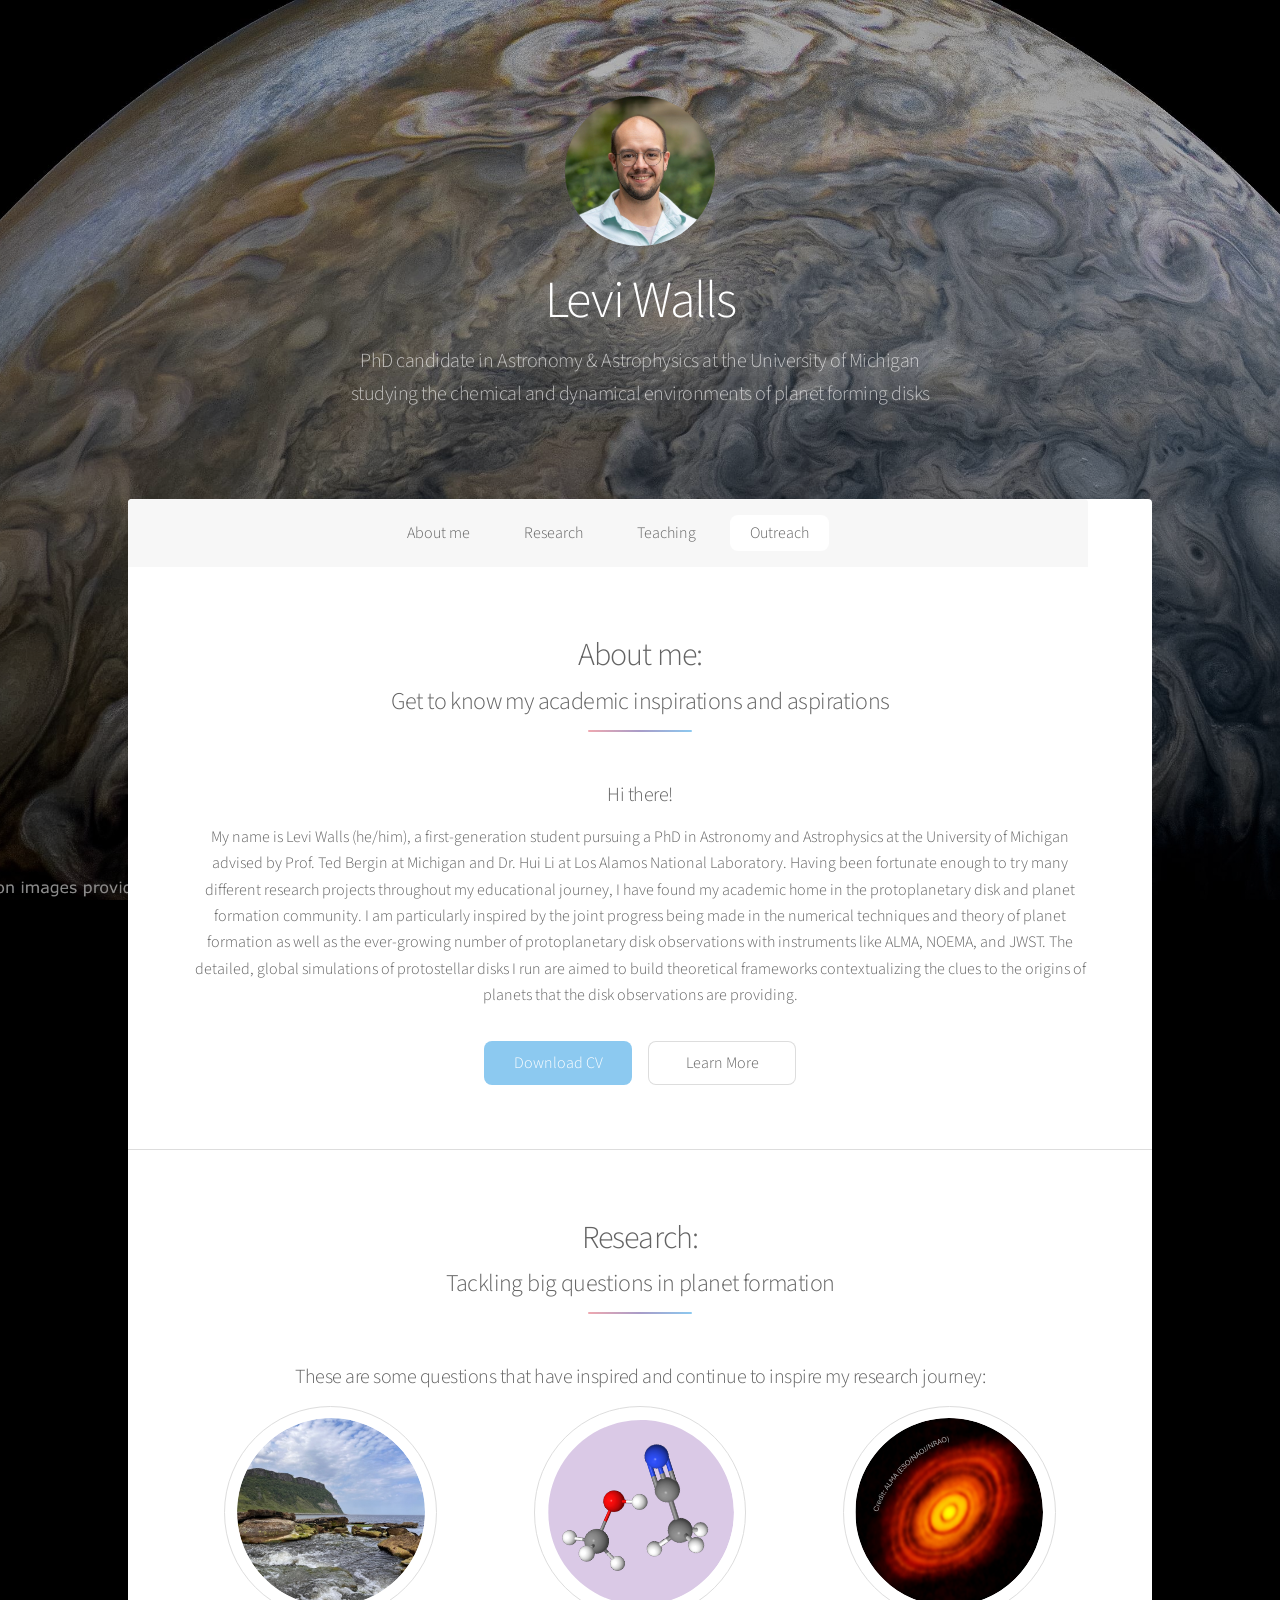
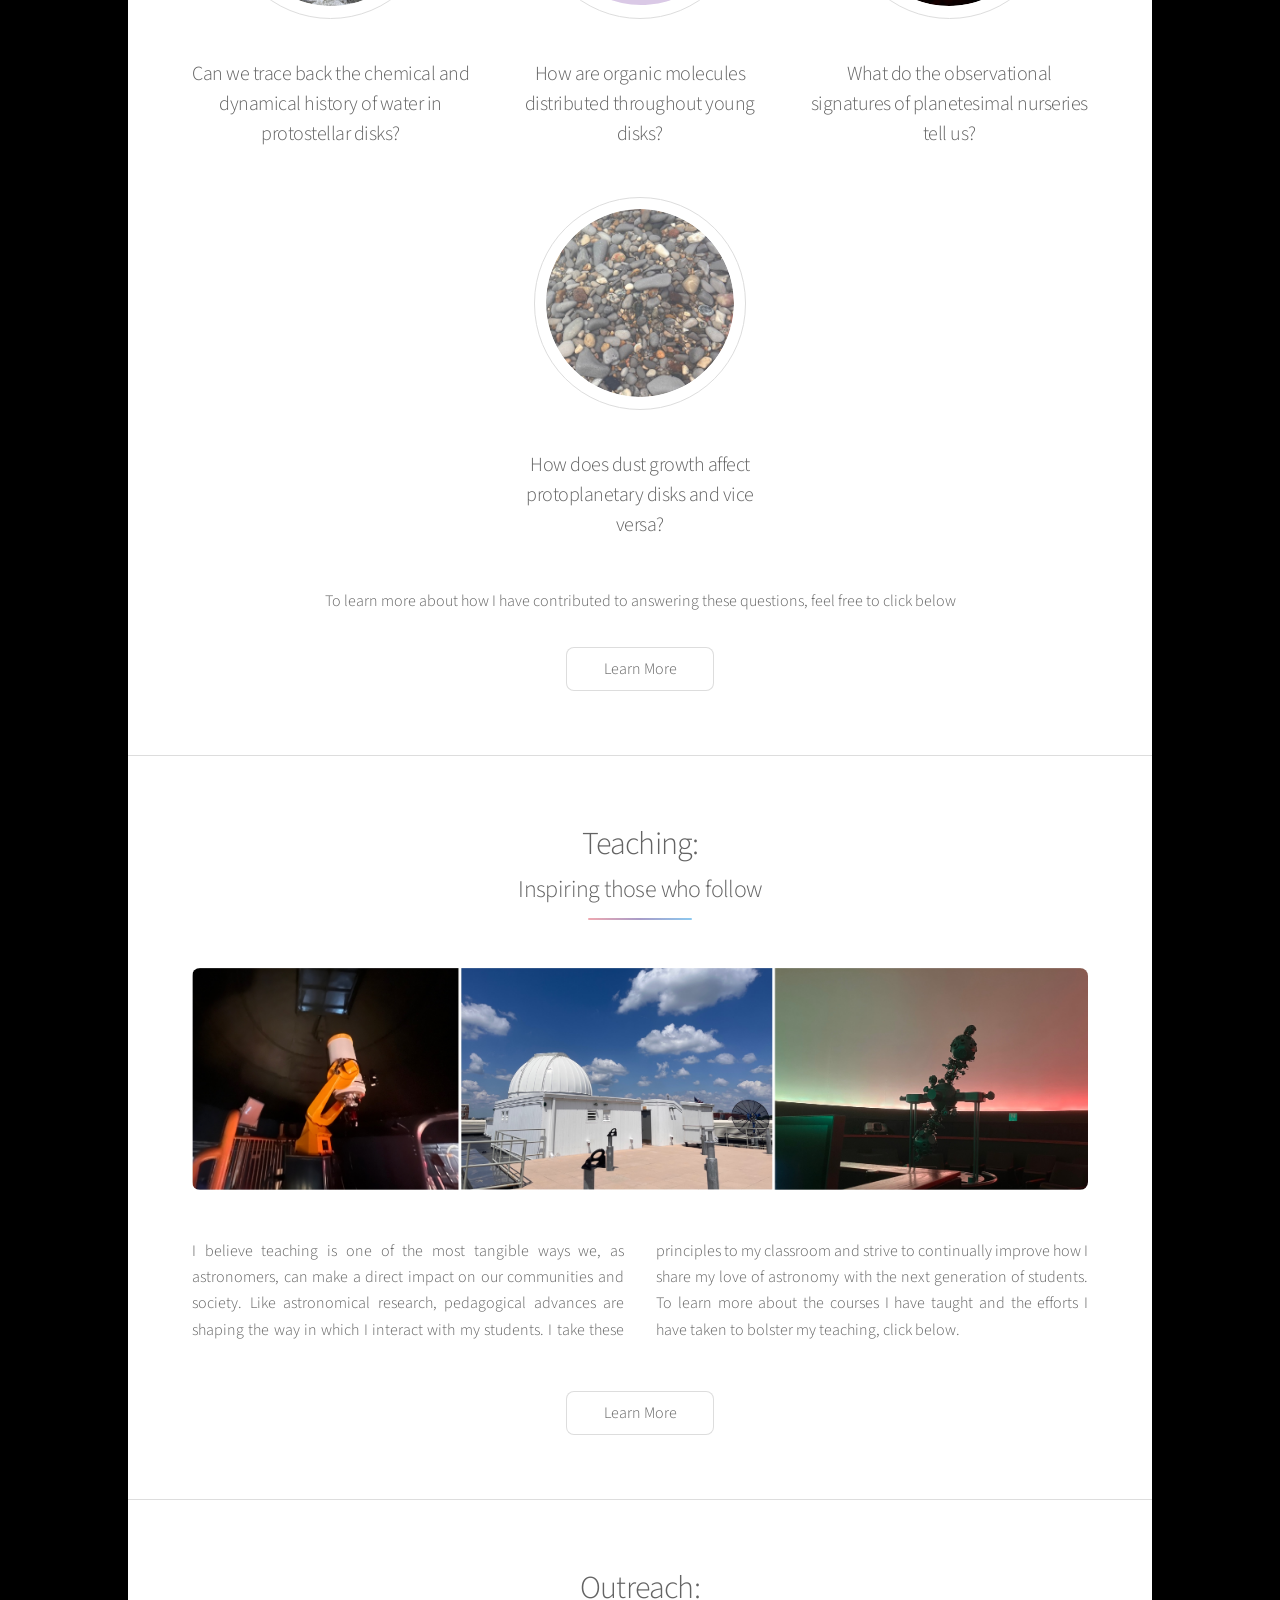
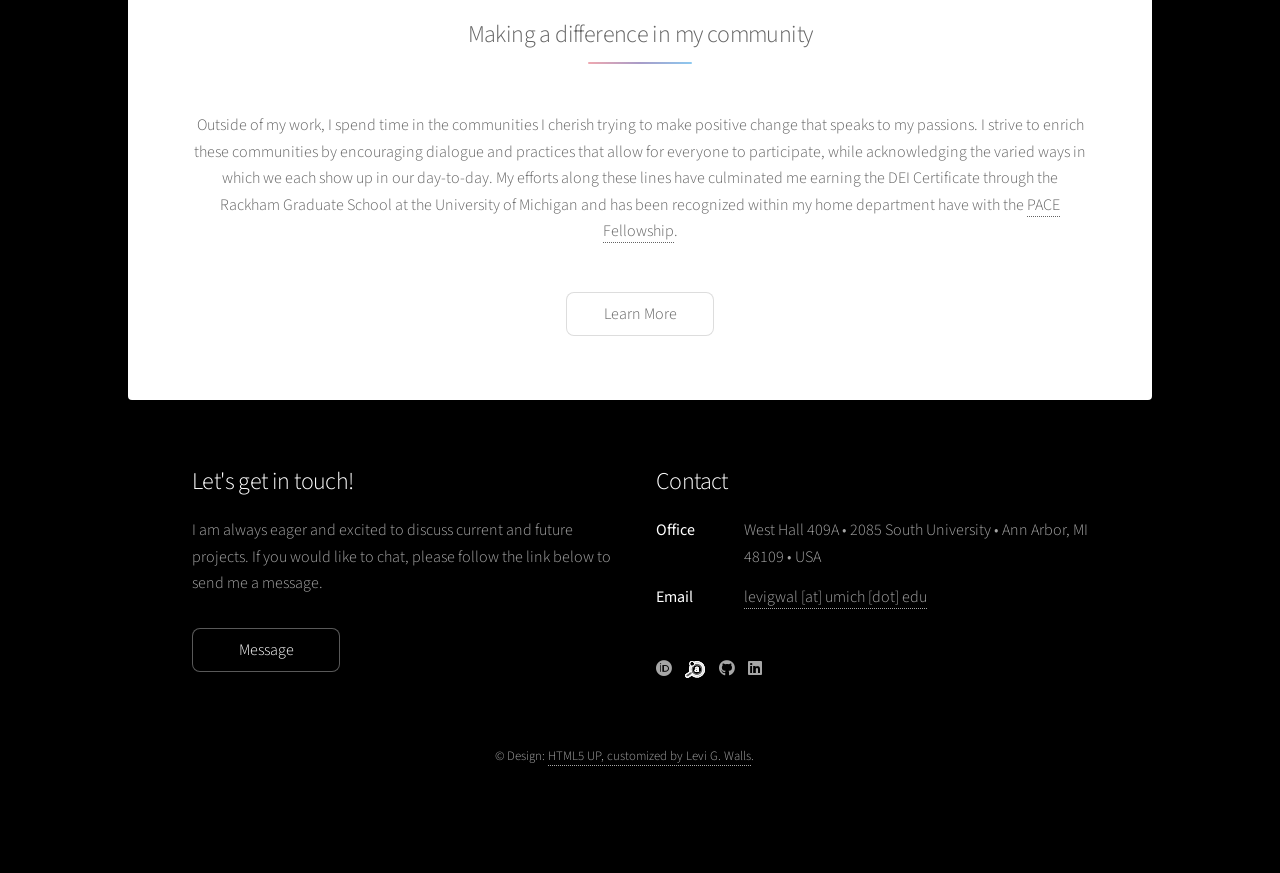
==== commit 902a81bc: "Fixed typos in index.html and research page. Changed CV filename" ====
--- a/index.html
+++ b/index.html
@@ -51,12 +51,12 @@
 										My name is Levi Walls (he/him), a first-generation student pursuing a PhD in Astronomy and Astrophysics at the University of Michigan advised by Prof. Ted Bergin at Michigan and Dr. Hui Li at Los Alamos National Laboratory. 
 										Having been fortunate enough to try many different research projects throughout my educational journey, I have found my academic home in the protoplanetary disk and planet formation community.
 										I am particularly inspired by the joint progress being made in the numerical techniques and theory of planet formation as well as the ever-growing number of protoplanetary disk observations with instruments like ALMA, NOEMA, and JWST. 
-										The detailed, global simulations of protostellar disks I run are aimed to build theoretical framework contextualizing the clues to the origins of planets that the disk observations are providing.
+										The detailed, global simulations of protostellar disks I run are aimed to build theoretical frameworks contextualizing the clues to the origins of planets that the disk observations are providing.
 									</p>
 											
 									
 									<ul class="actions special">
-										<li><a href="files/CV_liter-4.pdf" class="button primary" download>Download CV</a></li> 
+										<li><a href="files/WallsLevi_CV_Jul2026.pdf" class="button primary" download>Download CV</a></li> 
 										<li><a href="aboutme.html" class="button">Learn More</a></li>
 									</ul>
 
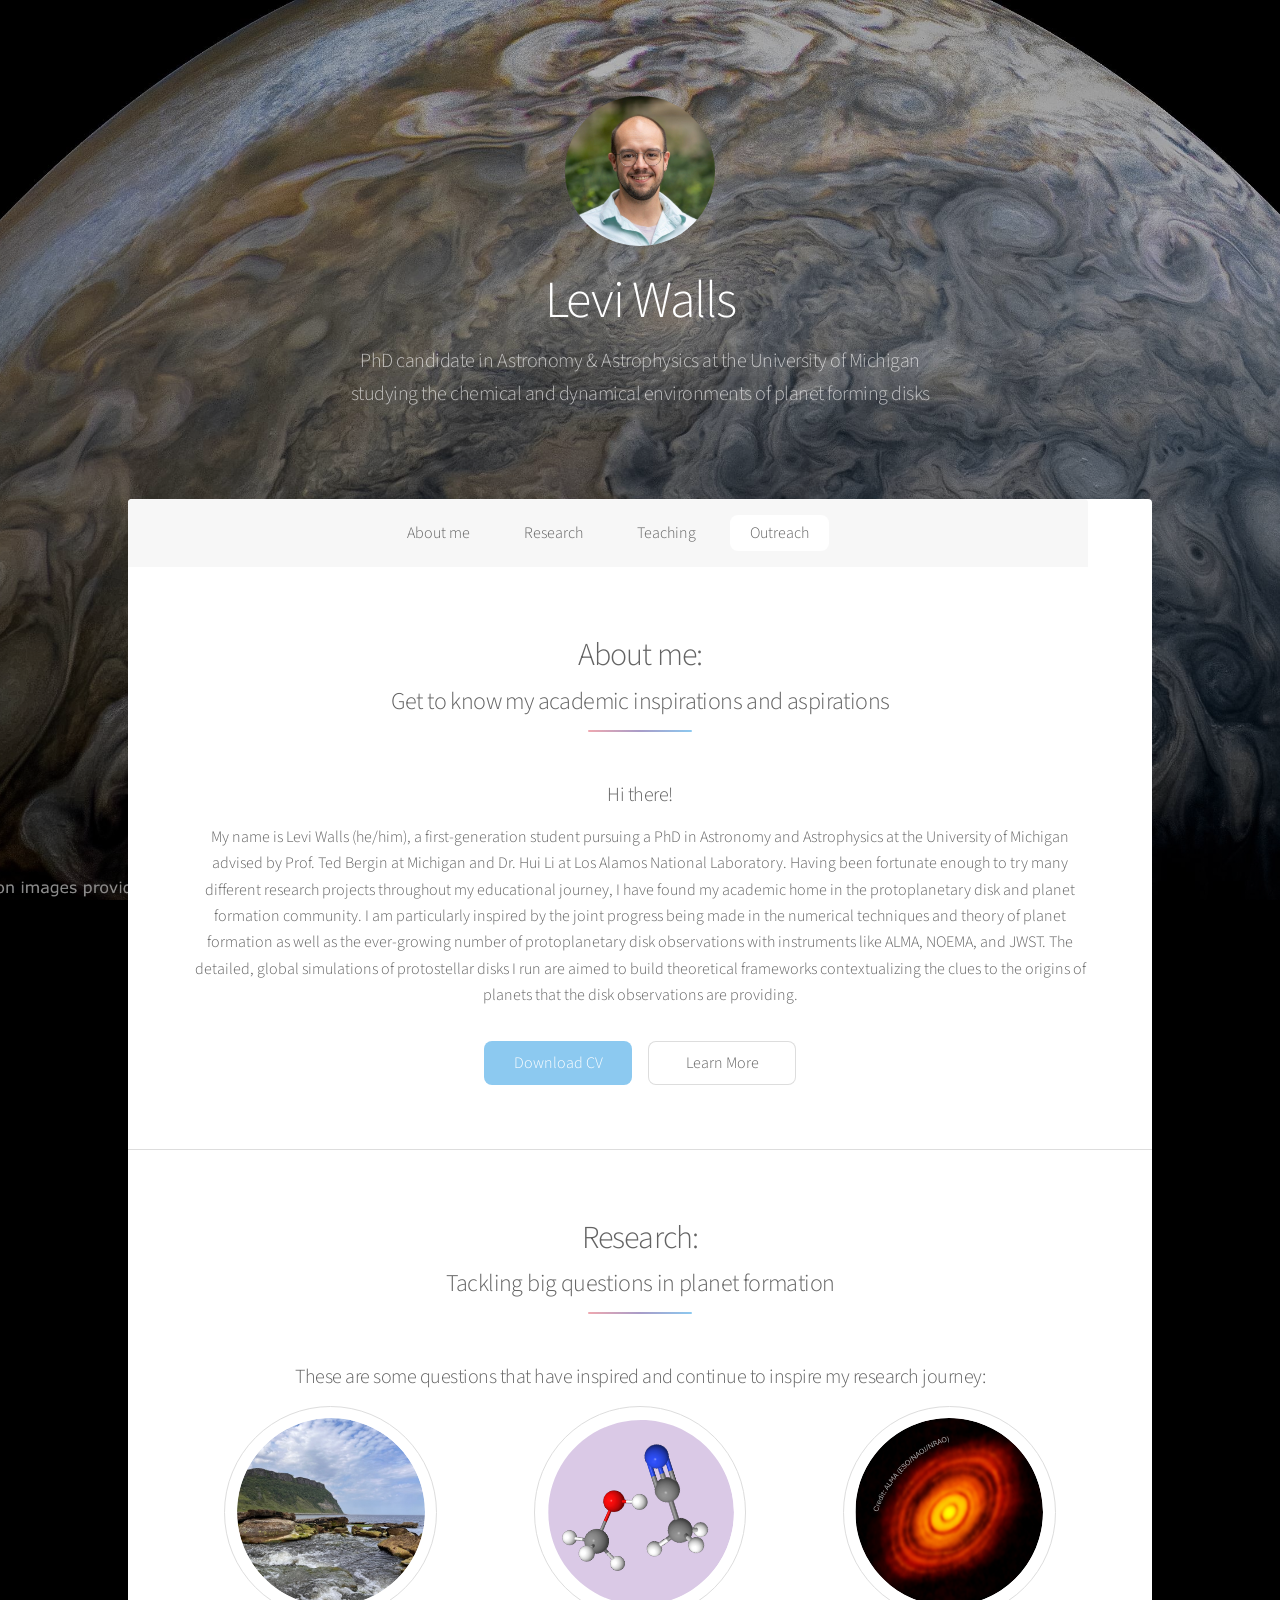
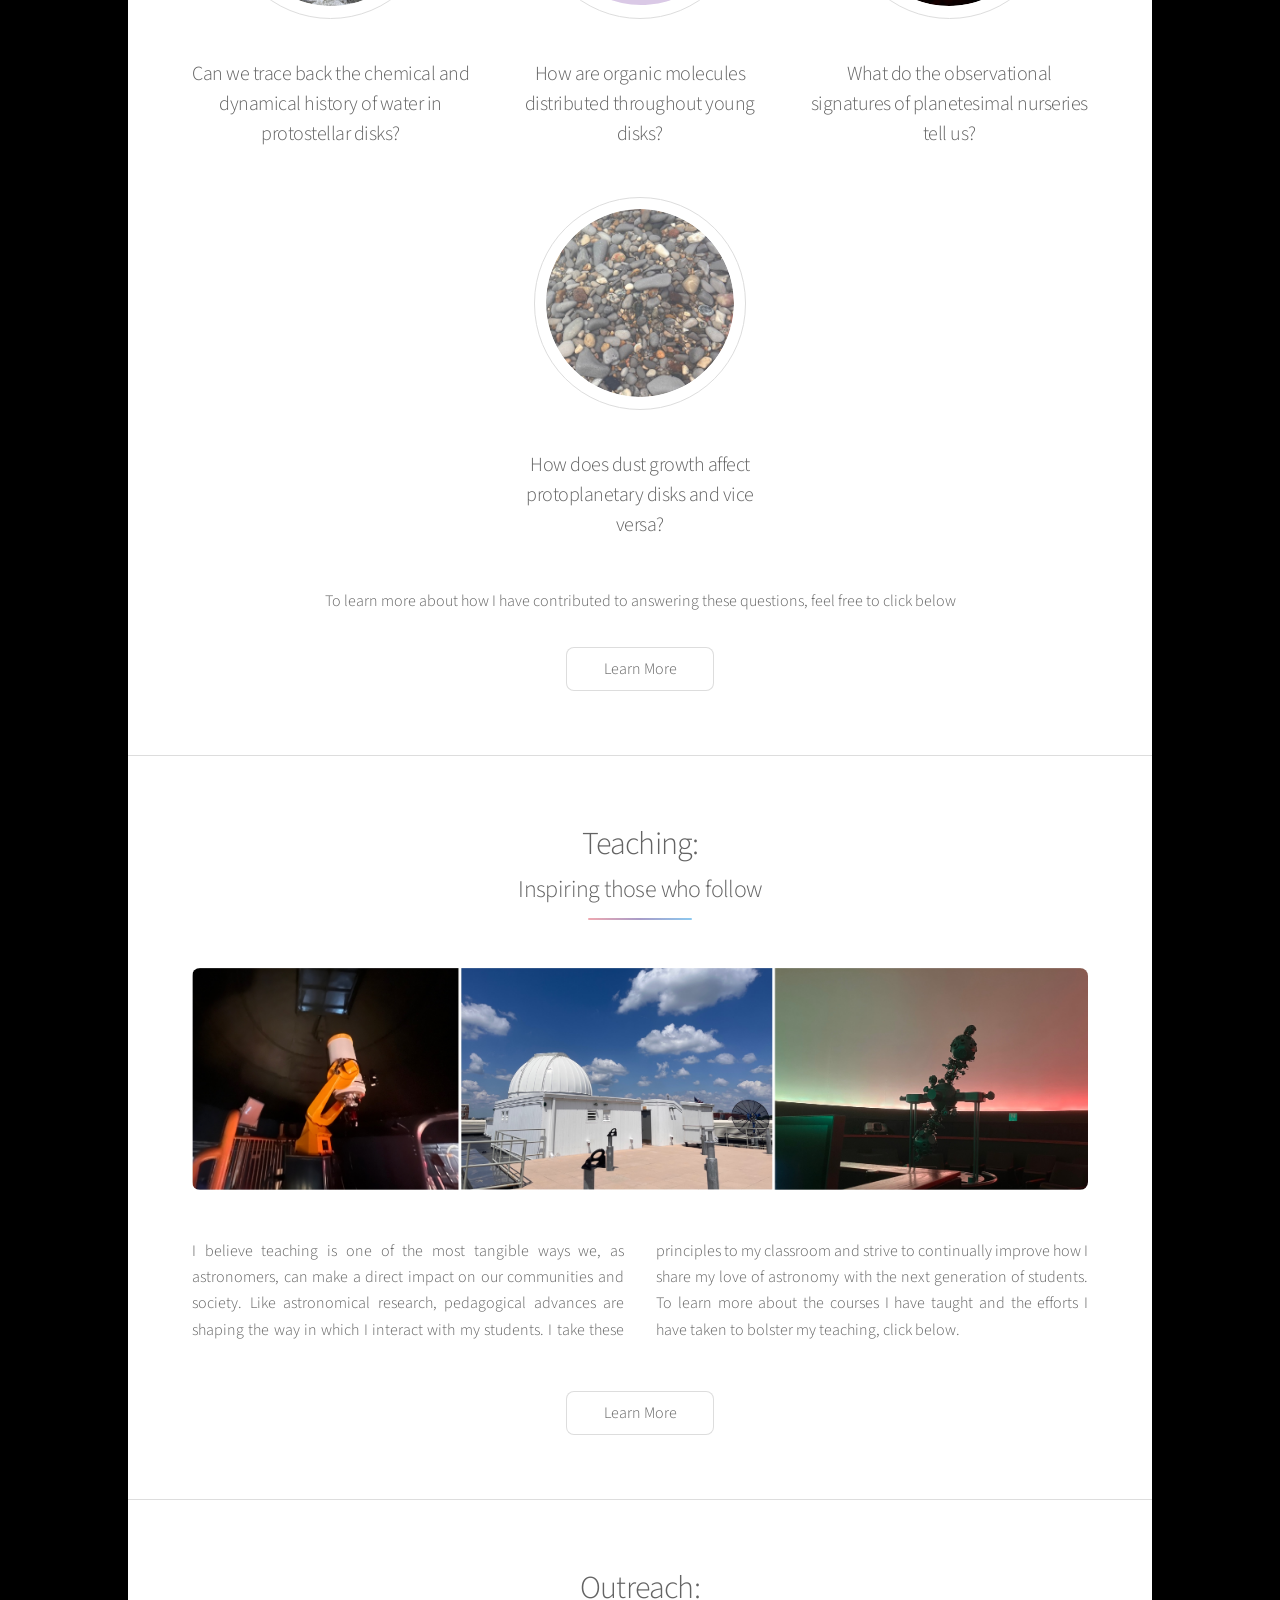
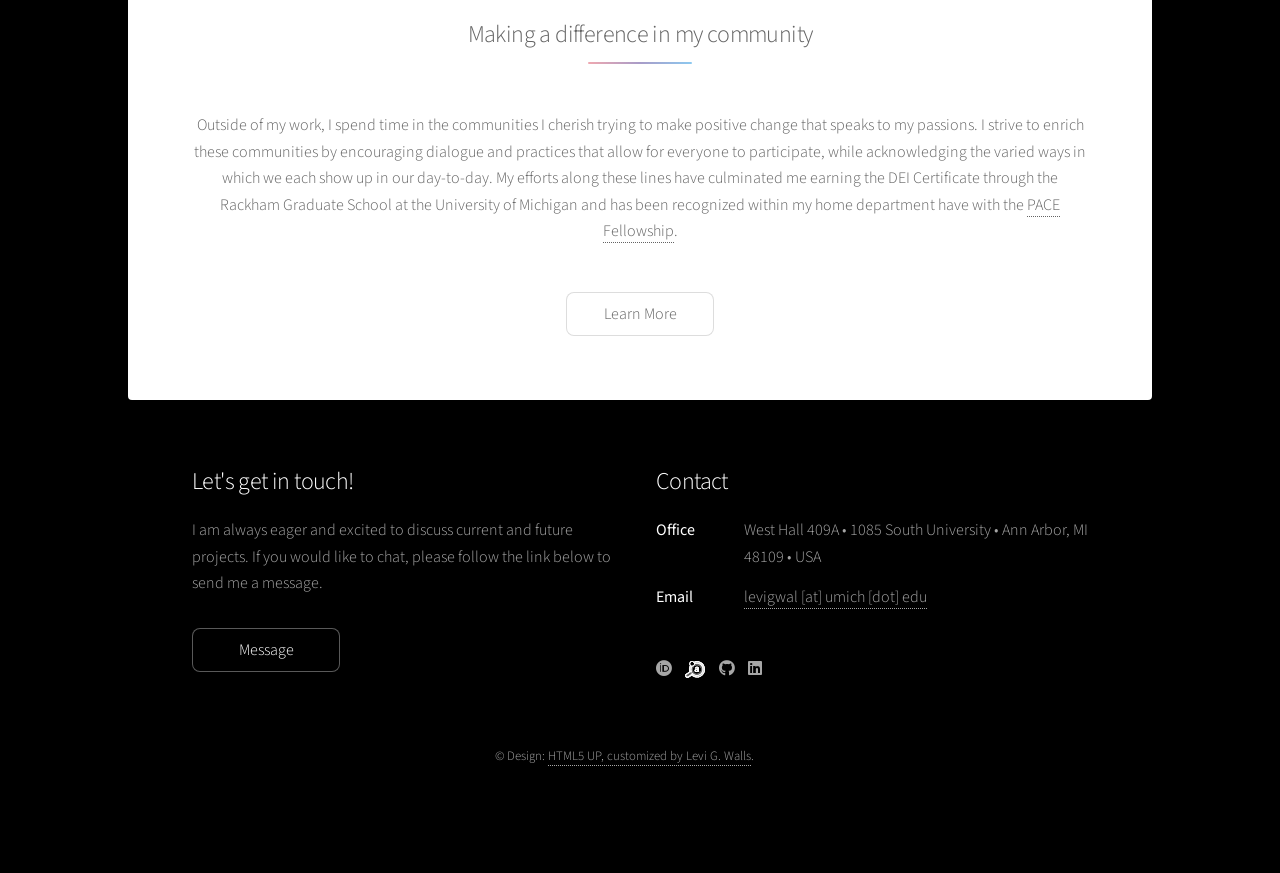
==== commit 4cbf14b2: "Corrected office address" ====
--- a/index.html
+++ b/index.html
@@ -166,7 +166,7 @@
 							<h2>Contact</h2>
 							<dl class="alt">
 								<dt>Office</dt>
-								<dd> West Hall 409A &bull; 2085 South University &bull; Ann Arbor, MI 48109 &bull; USA</dd>
+								<dd> West Hall 409A &bull; 1085 South University &bull; Ann Arbor, MI 48109 &bull; USA</dd>
 								<!-- 
 								<dt>Phone</dt>
 								<dd>(000) 000-0000 x 0000</dd>
